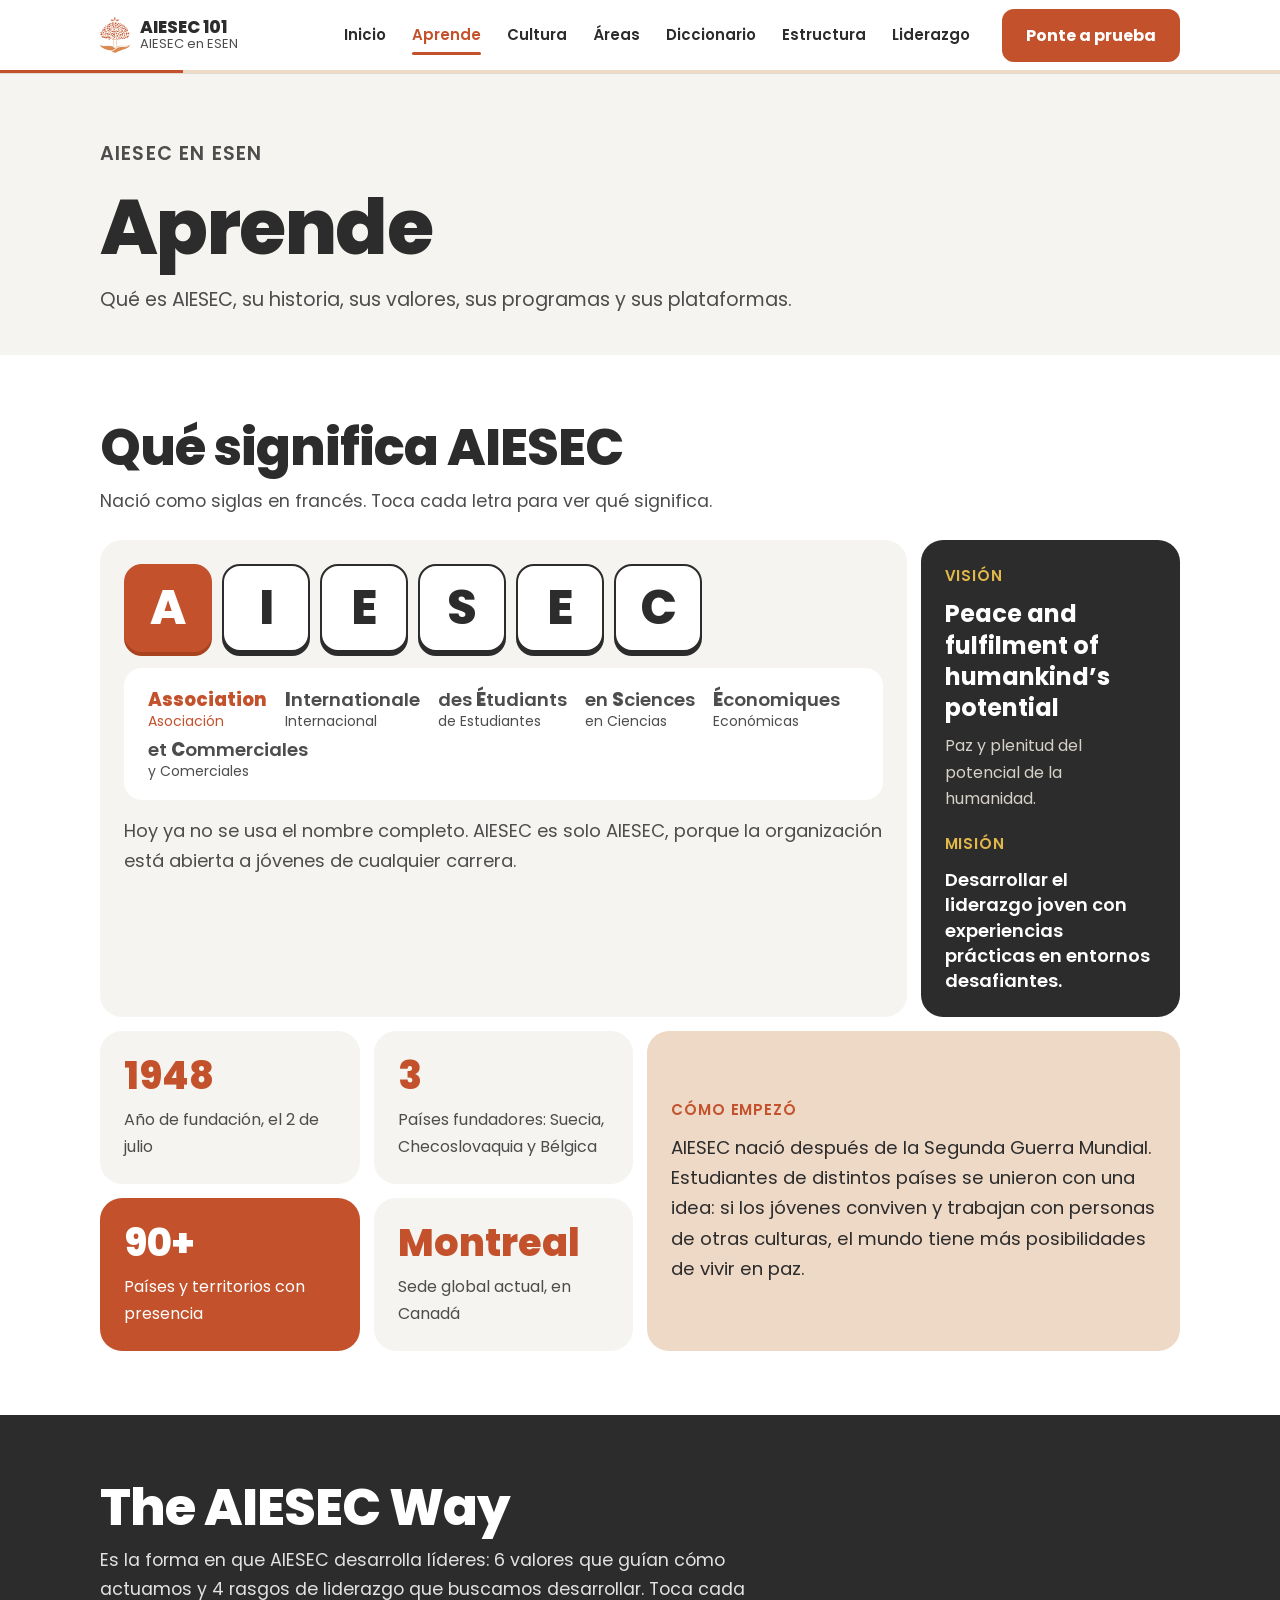
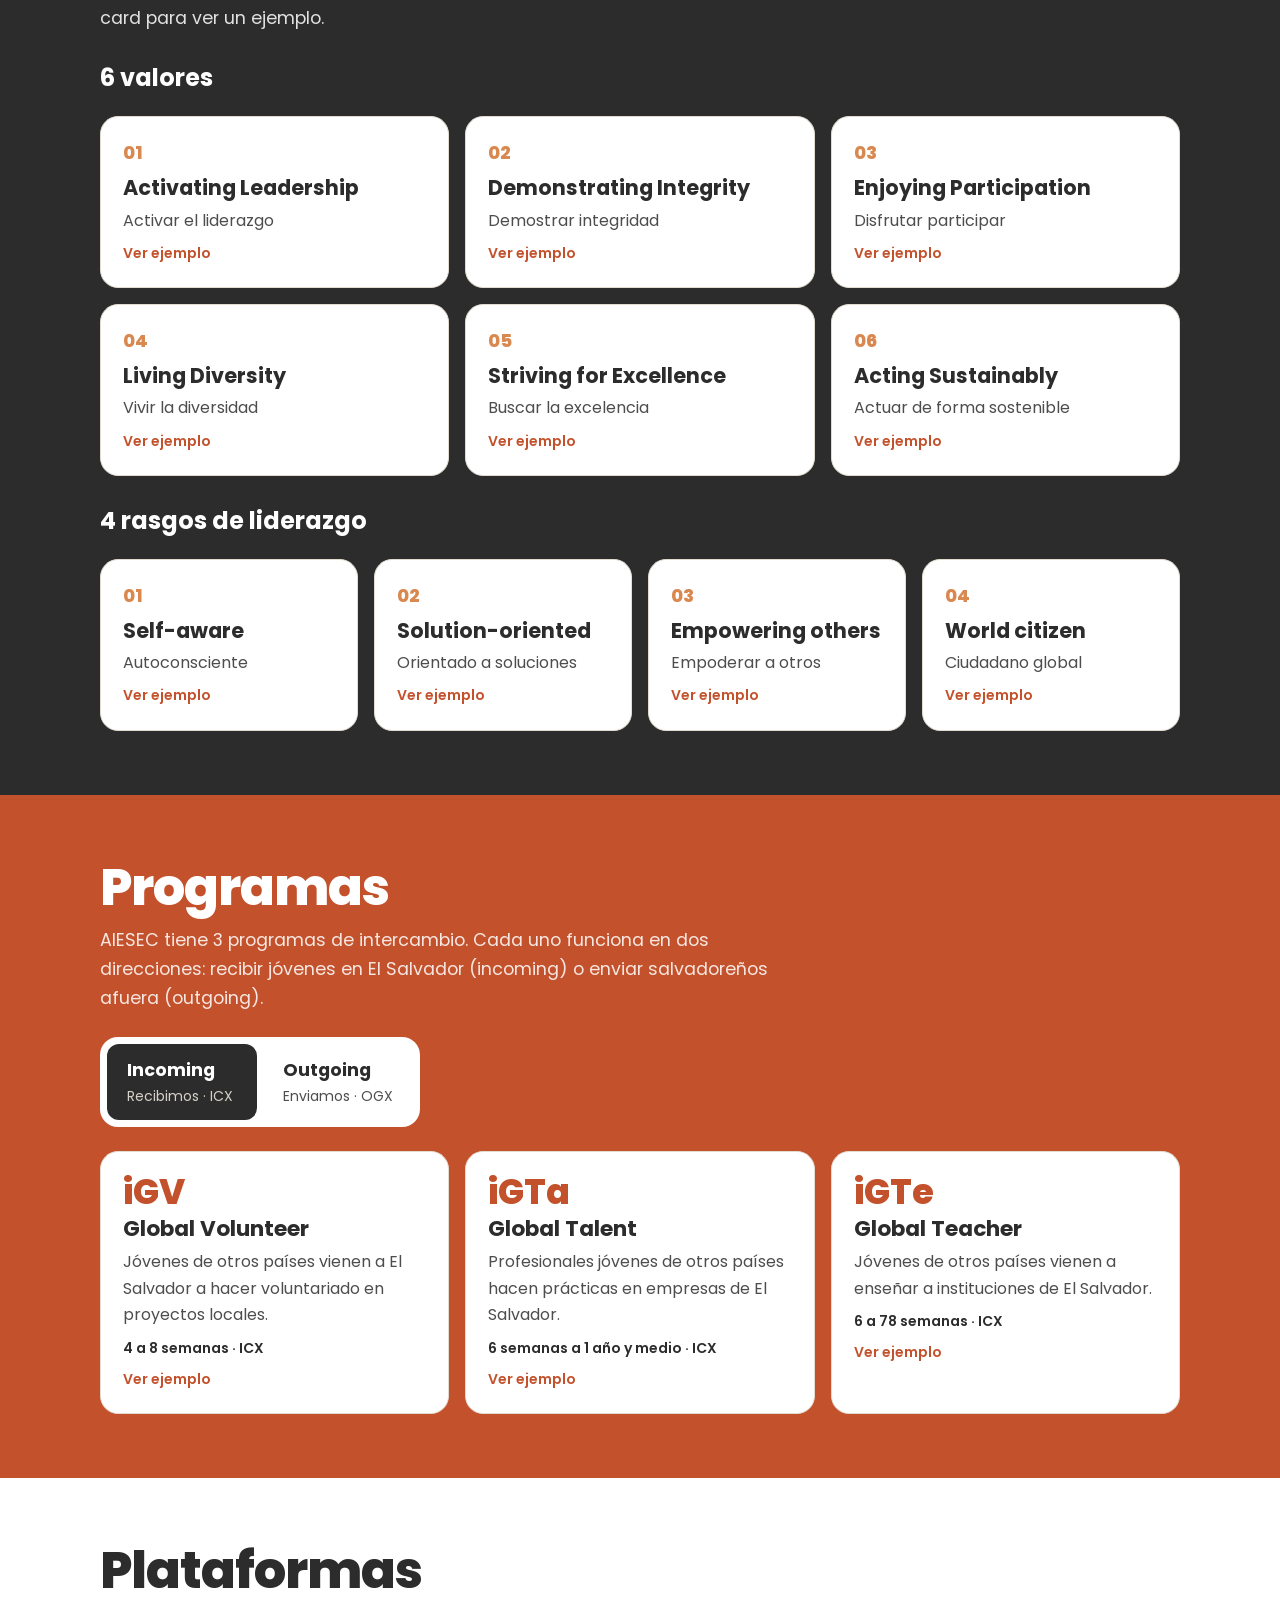
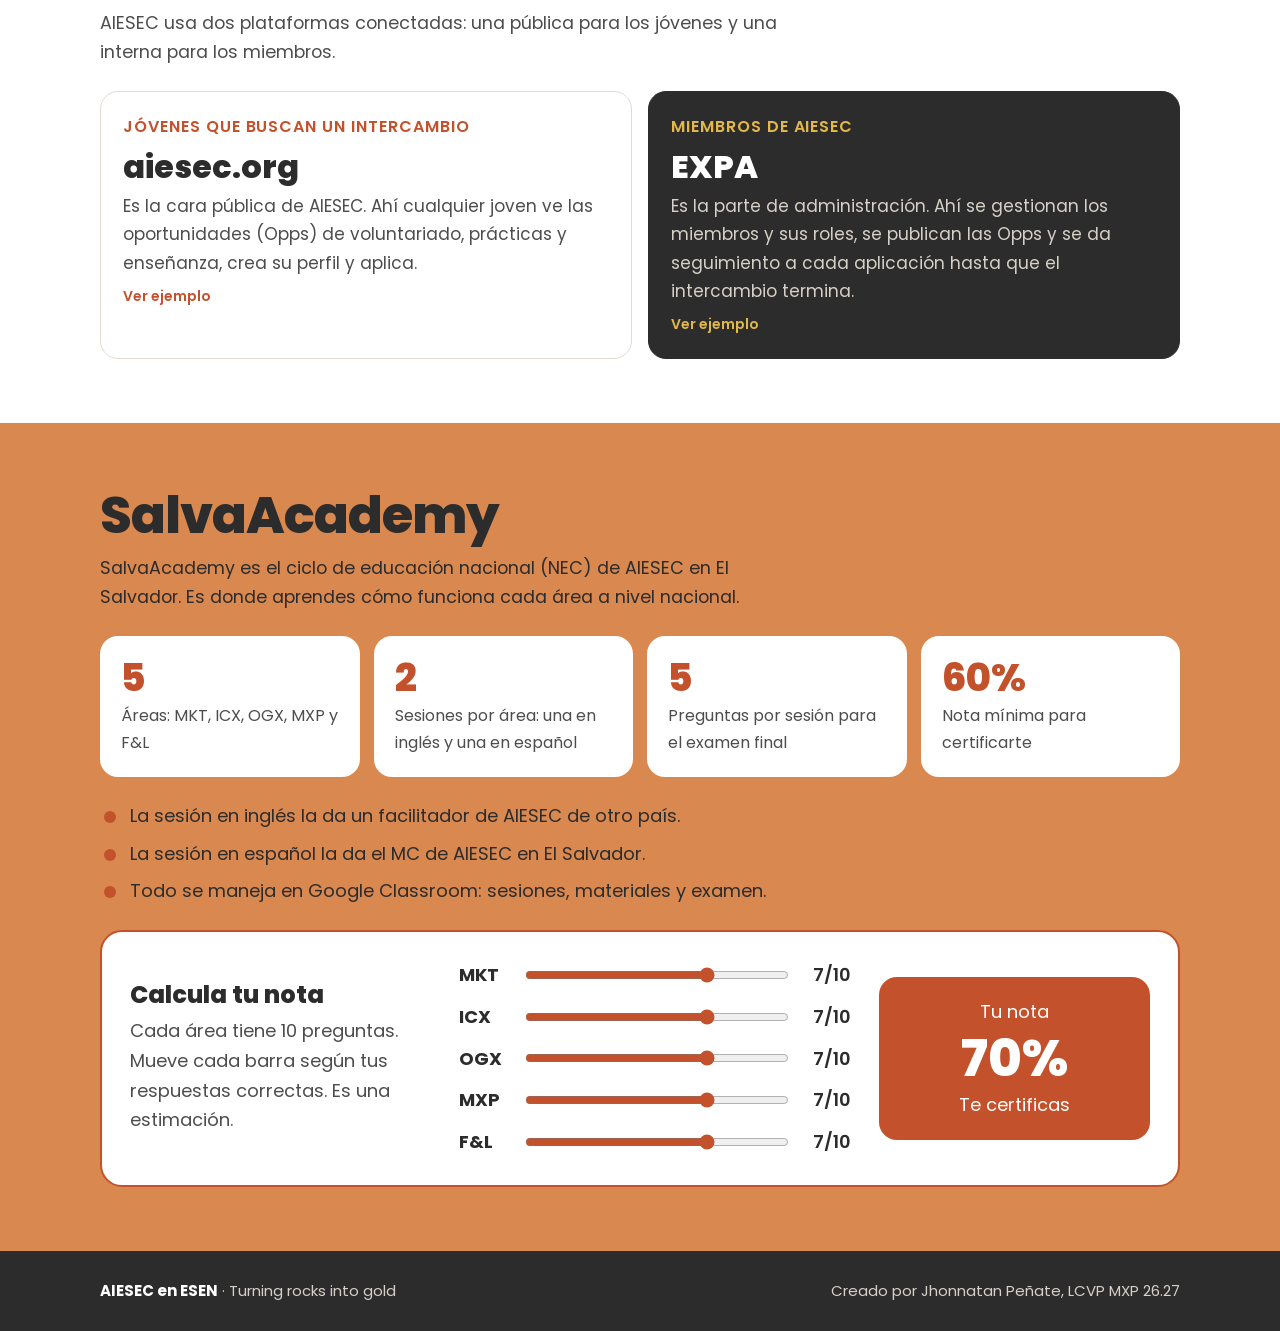
==== aprende.html @ 0e199e3c "feat(cultura): historia, EBs, Edrik, valores, espacios, tradiciones y convivencia - Paleta oficial A" ====
<!doctype html>
<html lang="es">
  <head>
    <meta charset="utf-8" />
    <meta
      name="viewport"
      content="width=device-width, initial-scale=1, viewport-fit=cover"
    />
    <title>Aprende · AIESEC 101</title>
    <meta
      name="description"
      content="Qué es AIESEC, su historia, sus valores, sus programas y sus plataformas."
    />
    <meta name="theme-color" content="#ffffff" />
    <link rel="icon" href="assets/img/logo.png" />
    <link rel="preconnect" href="https://fonts.googleapis.com" />
    <link rel="preconnect" href="https://fonts.gstatic.com" crossorigin />
    <link
      rel="stylesheet"
      href="https://fonts.googleapis.com/css2?family=Poppins:wght@400;500;600;700;800&display=swap"
    />
    <link rel="stylesheet" href="assets/css/tokens.css" />
    <link rel="stylesheet" href="assets/css/base.css" />
    <link rel="stylesheet" href="assets/css/layout.css" />
    <link rel="stylesheet" href="assets/css/components.css" />
    <link rel="stylesheet" href="assets/css/aprende.css" />
  </head>
  <body data-page="aprende">
    <a class="skip" href="#contenido">Saltar al contenido</a>
    <div data-site-header></div>

    <main id="contenido">
      <section class="page-head">
        <div class="wrap">
          <p class="kicker">AIESEC en ESEN</p>
          <h1>Aprende</h1>
          <p>
            Qué es AIESEC, su historia, sus valores, sus programas y sus
            plataformas.
          </p>
        </div>
      </section>

      <section class="section section--white" id="que-significa-aiesec">
        <div class="wrap">
          <header class="section__head">
            <h2>Qué significa AIESEC</h2>
            <p>
              Nació como siglas en francés. Toca cada letra para ver qué
              significa.
            </p>
          </header>
          <div class="bento">
            <div class="tile tile--acr">
              <div
                class="acronym"
                id="acronym"
                role="group"
                aria-label="Letras de AIESEC"
              ></div>
              <div
                class="acronym__out"
                id="acronymOut"
                aria-live="polite"
              ></div>
              <p class="muted" id="acronymNota"></p>
            </div>
            <div class="tile tile--dark tile--vision">
              <p class="kicker">Visión</p>
              <p class="vision__en" id="vision"></p>
              <p class="vision__es" id="visionEs"></p>
              <p class="kicker vision__k2">Misión</p>
              <p class="vision__mision" id="mision"></p>
            </div>
            <div class="tile tile--fact f1" data-fact="0"></div>
            <div class="tile tile--fact f2" data-fact="1"></div>
            <div class="tile tile--fact tile--terra f3" data-fact="2"></div>
            <div class="tile tile--fact f4" data-fact="3"></div>
            <div class="tile tile--story">
              <p class="kicker">Cómo empezó</p>
              <p id="historia"></p>
            </div>
          </div>
        </div>
      </section>
      <section class="section section--dark" id="the-aiesec-way">
        <div class="wrap">
          <header class="section__head">
            <h2>The AIESEC Way</h2>
            <p>
              Es la forma en que AIESEC desarrolla líderes: 6 valores que guían
              cómo actuamos y 4 rasgos de liderazgo que buscamos desarrollar.
              Toca cada card para ver un ejemplo.
            </p>
          </header>
          <h3 class="block-title">6 valores</h3>
          <div class="grid grid--3" id="valores"></div>
          <h3 class="block-title">4 rasgos de liderazgo</h3>
          <div class="grid grid--4" id="rasgos"></div>
        </div>
      </section>
      <section class="section section--terra" id="programas">
        <div class="wrap">
          <header class="section__head">
            <h2>Programas</h2>
            <p>
              AIESEC tiene 3 programas de intercambio. Cada uno funciona en dos
              direcciones: recibir jóvenes en El Salvador (incoming) o enviar
              salvadoreños afuera (outgoing).
            </p>
          </header>
          <div
            class="switch"
            role="radiogroup"
            aria-label="Dirección del intercambio"
          >
            <button
              type="button"
              role="radio"
              aria-checked="true"
              data-dir="in"
            >
              <b>Incoming</b><span>Recibimos · ICX</span>
            </button>
            <button
              type="button"
              role="radio"
              aria-checked="false"
              data-dir="out"
            >
              <b>Outgoing</b><span>Enviamos · OGX</span>
            </button>
          </div>
          <div class="grid grid--3" id="programas-grid"></div>
        </div>
      </section>
      <section class="section section--white" id="plataformas">
        <div class="wrap">
          <header class="section__head">
            <h2>Plataformas</h2>
            <p>
              AIESEC usa dos plataformas conectadas: una pública para los
              jóvenes y una interna para los miembros.
            </p>
          </header>
          <div class="platforms" id="plataformas-grid"></div>
        </div>
      </section>
      <section class="section section--orange" id="salvaacademy">
        <div class="wrap">
          <header class="section__head">
            <h2>SalvaAcademy</h2>
            <p id="saTexto"></p>
          </header>
          <div class="facts" id="saFacts"></div>
          <ul class="checks" id="saDetalle"></ul>
          <div class="calc">
            <div>
              <h3>Calcula tu nota</h3>
              <p class="muted">
                Cada área tiene 10 preguntas. Mueve cada barra según tus
                respuestas correctas. Es una estimación.
              </p>
            </div>
            <div class="calc__rows" id="calcRows"></div>
            <div class="calc__out" id="calcOut" aria-live="polite"></div>
          </div>
        </div>
      </section>
    </main>

    <div data-site-footer></div>

    <script src="data/site.js"></script>
    <script src="assets/js/site.js"></script>
    <script src="assets/js/modal.js"></script>
    <script src="data/aprende.js"></script>
    <script src="assets/js/aprende.js"></script>
  </body>
</html>
---- assets/css/tokens.css ----
/* Tokens de diseño: colores, tipografía, espacios y movimiento.
   Cambia aquí y se actualiza todo el sitio. */
:root {
  /* color · paleta oficial Alchemist ESEN */
  --charcoal: #2c2c2c; /* Carbón profundo */
  --terra: #c3522c; /* Terracota intenso */
  --orange: #d98850; /* Cobre mate */
  --bg: #f6f4f0; /* Blanco pergamino */
  --white: #ffffff;

  /* tonos de la paleta */
  --charcoal-1: #4c4d4c;
  --charcoal-2: #7e7c7d;
  --charcoal-3: #a9a7a8;
  --terra-1: #c26f4c;
  --terra-2: #daac92;
  --terra-3: #ead0c1;
  --orange-1: #d69b72;
  --orange-2: #e0b492;
  --orange-3: #eed8c6;
  --bg-1: #f5f2ea;
  --bg-2: #f9f7f1;

  /* acento dorado (roca de oro): solo para destacar sobre fondos oscuros */
  --gold: #e3b84a;

  /* alias usados por los componentes */
  --ink: var(--charcoal);
  --muted: var(--charcoal-1);
  --line: #e2dbd0;
  --terra-dark: #a8431f;
  --soft: var(--terra-3);
  --sand: var(--orange-3);

  /* estados (quiz, calculadora) */
  --ok: #2f7d4f;
  --ok-soft: #e1f0e6;
  --bad: #b3261e;
  --bad-soft: #fbe3e0;

  /* tipografía */
  --font: 'Poppins', ui-sans-serif, system-ui, 'Segoe UI', sans-serif;
  --mono: ui-monospace, 'SFMono-Regular', Menlo, Consolas, monospace;
  --fs-body: 18px;
  --fs-small: 15px;
  --fs-h1: clamp(2.6rem, 7vw, 4.8rem);
  --fs-h2: clamp(2rem, 5vw, 3.2rem);
  --fs-h3: 1.35rem;

  /* espacio y forma */
  --gutter: max(20px, env(safe-area-inset-left, 0px));
  --gutter-r: max(20px, env(safe-area-inset-right, 0px));
  --max: 1120px;
  --radius: 18px;
  --radius-sm: 12px;

  /* movimiento */
  --ease: cubic-bezier(0.2, 0.8, 0.2, 1);
  --fast: 180ms;

  color-scheme: light;
}
---- assets/css/base.css ----
/* Base: reset, tipografía y utilidades */
* {
  box-sizing: border-box;
}
html {
  scroll-padding-top: 90px;
}
@media (prefers-reduced-motion: no-preference) {
  html {
    scroll-behavior: smooth;
  }
}
body {
  margin: 0;
  background: var(--bg);
  color: var(--ink);
  font: 400 var(--fs-body) / 1.65 var(--font);
  -webkit-font-smoothing: antialiased;
}
img {
  max-width: 100%;
  height: auto;
}
h1,
h2,
h3,
p {
  margin: 0;
}
h1,
h2,
h3 {
  line-height: 1.12;
  text-wrap: balance;
}
a {
  color: var(--terra);
}
:focus-visible {
  outline: 3px solid var(--terra);
  outline-offset: 3px;
}
.wrap {
  max-width: var(--max);
  margin: 0 auto;
  padding-left: var(--gutter);
  padding-right: var(--gutter-r);
}
.sr {
  position: absolute;
  width: 1px;
  height: 1px;
  overflow: hidden;
  clip: rect(0 0 0 0);
  white-space: nowrap;
}
.skip {
  position: absolute;
  left: -9999px;
}
.skip:focus {
  left: 16px;
  top: 16px;
  z-index: 100;
  background: var(--white);
  padding: 8px 14px;
}
.muted {
  color: var(--muted);
}
.kicker {
  font-weight: 600;
  font-size: var(--fs-small);
  letter-spacing: 0.06em;
  text-transform: uppercase;
  color: var(--terra);
}
[hidden] {
  display: none !important;
}
---- assets/css/layout.css ----
/* Layout: header, menú, encabezado de página, secciones y footer */

/* ---------- header ---------- */
.site-header {
  position: sticky;
  top: 0;
  z-index: 40;
  background: rgba(255, 255, 255, 0.96);
  backdrop-filter: blur(8px);
  border-bottom: 1px solid var(--line);
  padding-top: env(safe-area-inset-top, 0px);
}
.site-header__in {
  display: flex;
  align-items: center;
  gap: 20px;
  min-height: 70px;
}
.brand {
  display: flex;
  align-items: center;
  gap: 10px;
  text-decoration: none;
  color: var(--ink);
  flex: none;
}
.brand img {
  width: 30px;
  height: auto;
}
.brand span {
  display: grid;
  line-height: 1.15;
}
.brand b {
  font-weight: 800;
  font-size: 17px;
}
.brand small {
  font-size: 13px;
  color: var(--muted);
}
.nav {
  display: flex;
  gap: 2px;
  margin-left: auto;
}
.nav a {
  position: relative;
  color: var(--ink);
  text-decoration: none;
  font-weight: 600;
  font-size: 15px;
  padding: 8px 12px;
}
.nav a::after {
  content: '';
  position: absolute;
  left: 12px;
  right: 12px;
  bottom: 0;
  height: 3px;
  border-radius: 2px;
  background: var(--terra);
  transform: scaleX(0);
  transition: transform var(--fast) var(--ease);
}
.nav a:hover::after {
  transform: scaleX(0.4);
}
.nav a[aria-current='page'] {
  color: var(--terra);
}
.nav a[aria-current='page']::after {
  transform: scaleX(1);
}
.site-header .btn--quiz {
  flex: none;
}
.menu-btn {
  display: none;
  margin-left: auto;
  font: 600 16px var(--font);
  background: var(--ink);
  color: var(--white);
  border: 0;
  border-radius: 10px;
  padding: 10px 16px;
  cursor: pointer;
}
.progress {
  height: 3px;
  background: var(--sand);
}
.progress span {
  display: block;
  height: 100%;
  width: 0;
  background: var(--terra);
  transition: width 0.4s var(--ease);
}

/* menú móvil a pantalla completa */
.mobile-nav {
  position: fixed;
  inset: 0;
  z-index: 60;
  background: var(--white);
  padding: calc(20px + env(safe-area-inset-top, 0px)) var(--gutter-r)
    calc(24px + env(safe-area-inset-bottom, 0px)) var(--gutter);
  display: grid;
  grid-template-rows: auto 1fr auto;
  gap: 24px;
}
.mobile-nav__top {
  display: flex;
  justify-content: space-between;
  align-items: center;
}
.mobile-nav ul {
  list-style: none;
  margin: 0;
  padding: 0;
  display: grid;
  align-content: start;
  gap: 4px;
}
.mobile-nav a {
  display: block;
  font-size: 1.6rem;
  font-weight: 700;
  color: var(--ink);
  text-decoration: none;
  padding: 10px 0;
  border-bottom: 1px solid var(--line);
}
.mobile-nav a[aria-current='page'] {
  color: var(--terra);
}

@media (max-width: 1060px) {
  .nav,
  .site-header .btn--quiz {
    display: none;
  }
  .menu-btn {
    display: block;
  }
}

/* ---------- encabezado de página ---------- */
.page-head {
  padding-block: 64px 40px;
}
.page-head .wrap {
  display: grid;
  gap: 14px;
}
.page-head h1 {
  font-size: var(--fs-h1);
  font-weight: 800;
  letter-spacing: -0.02em;
}
.page-head p {
  font-size: 1.2rem;
  color: var(--muted);
  max-width: 60ch;
}

/* ---------- secciones ---------- */
.section {
  padding-block: 64px;
}
.section--sand {
  background: var(--sand);
}
.section--white {
  background: var(--white);
}
.section--dark {
  background: var(--charcoal);
  color: var(--white);
}
.section--terra {
  background: var(--terra);
  color: var(--white);
}
.section--orange {
  background: var(--orange);
  color: var(--ink);
}
.section--orange .section__head p {
  color: var(--ink);
}
.section--dark .section__head p,
.section--terra .section__head p,
.section--dark .block-title,
.section--terra .block-title {
  color: rgba(255, 255, 255, 0.86);
}
.section--dark .block-title,
.section--terra .block-title {
  color: var(--white);
}
/* dorado para destacar en fondos oscuros */
.section--dark .section__head h2 em,
.section--dark .kicker {
  color: var(--gold);
}
/* las cards conservan su color de texto dentro de fondos oscuros */
.section--dark .card,
.section--terra .card {
  color: var(--ink);
}
.section .wrap {
  display: grid;
  grid-template-columns: minmax(0, 1fr);
  gap: 24px;
}
.section__head {
  display: grid;
  gap: 10px;
}
.section__head h2 {
  font-size: var(--fs-h2);
  font-weight: 800;
  letter-spacing: -0.02em;
}
.section__head p {
  font-size: 1.1rem;
  color: var(--muted);
  max-width: 62ch;
}

/* bloque temporal mientras se llena el contenido */
.placeholder {
  border: 2px dashed var(--line);
  border-radius: var(--radius);
  padding: 28px;
  color: var(--muted);
  background: var(--white);
}

/* ---------- footer ---------- */
.site-footer {
  background: var(--charcoal);
  color: #d6d1c8;
}
.site-footer__in {
  display: flex;
  flex-wrap: wrap;
  justify-content: space-between;
  gap: 12px 24px;
  padding-block: 28px calc(28px + env(safe-area-inset-bottom, 0px));
  font-size: var(--fs-small);
}
.site-footer b {
  color: var(--white);
}
.site-footer a {
  color: var(--gold);
}
---- assets/css/components.css ----
/* Componentes reutilizables: botones, cards, grid y modal */

/* ---------- botones ---------- */
.btn {
  display: inline-flex;
  align-items: center;
  justify-content: center;
  gap: 8px;
  background: var(--terra);
  color: var(--white);
  font: 700 16px var(--font);
  text-decoration: none;
  border: 2px solid var(--terra);
  border-radius: var(--radius-sm);
  padding: 12px 22px;
  cursor: pointer;
  transition:
    background var(--fast) var(--ease),
    transform var(--fast) var(--ease);
}
.btn:hover {
  background: var(--terra-dark);
  border-color: var(--terra-dark);
}
.btn:active {
  transform: translateY(1px);
}
.btn--ghost {
  background: var(--white);
  color: var(--terra);
}
.btn--ghost:hover {
  background: var(--soft);
  color: var(--terra-dark);
}
.btn--dark {
  background: var(--ink);
  border-color: var(--ink);
}

/* ---------- grid y cards ---------- */
.grid {
  display: grid;
  gap: 16px;
  grid-template-columns: repeat(auto-fill, minmax(min(100%, 260px), 1fr));
}
.card {
  background: var(--white);
  border: 1px solid var(--line);
  border-radius: var(--radius);
  padding: 22px;
  display: grid;
  gap: 8px;
  align-content: start;
  min-width: 0;
}
.card h3 {
  font-size: var(--fs-h3);
  font-weight: 700;
}
.card p {
  color: var(--muted);
  font-size: 16px;
}
/* card que abre un modal */
.card--action {
  text-align: left;
  font: inherit;
  color: inherit;
  cursor: pointer;
  transition:
    transform var(--fast) var(--ease),
    border-color var(--fast) var(--ease),
    box-shadow var(--fast) var(--ease);
}
.card--action:hover {
  transform: translateY(-3px);
  border-color: var(--terra);
  box-shadow: 0 6px 0 var(--soft);
}
.card--action .more {
  font-size: 14px;
  font-weight: 600;
  color: var(--terra);
}

/* ---------- modal ---------- */
.modal {
  position: fixed;
  inset: 0;
  z-index: 80;
  display: grid;
  place-items: center;
  padding: 20px var(--gutter-r) 20px var(--gutter);
}
.modal__backdrop {
  position: absolute;
  inset: 0;
  background: rgba(43, 43, 43, 0.55);
  animation: fade var(--fast) var(--ease);
}
.modal__box {
  position: relative;
  width: min(100%, 560px);
  max-height: calc(100% - 40px);
  overflow: auto;
  background: var(--white);
  border-radius: 22px;
  padding: 32px;
  display: grid;
  gap: 14px;
  animation: pop 220ms var(--ease);
  box-shadow: 0 20px 60px rgba(0, 0, 0, 0.2);
}
.modal__close {
  position: absolute;
  top: 14px;
  right: 14px;
  width: 40px;
  height: 40px;
  border-radius: 50%;
  border: 0;
  background: var(--sand);
  font: 700 20px var(--font);
  color: var(--ink);
  cursor: pointer;
}
.modal__kicker {
  font-size: 14px;
  font-weight: 600;
  letter-spacing: 0.06em;
  text-transform: uppercase;
  color: var(--orange);
}
.modal__title {
  font-size: 2rem;
  font-weight: 800;
  color: var(--terra);
  padding-right: 40px;
}
.modal__sub {
  font-weight: 600;
}
.modal__body p {
  color: var(--muted);
}
.modal__example {
  background: var(--soft);
  border-radius: var(--radius-sm);
  padding: 16px 18px;
}
.modal__example b {
  display: block;
  font-size: 14px;
  text-transform: uppercase;
  letter-spacing: 0.06em;
  color: var(--terra-dark);
  margin-bottom: 4px;
}
.modal.closing .modal__box {
  animation: pop-out 160ms var(--ease) forwards;
}
.modal.closing .modal__backdrop {
  animation: fade 160ms var(--ease) reverse forwards;
}
@keyframes fade {
  from {
    opacity: 0;
  }
}
@keyframes pop {
  from {
    opacity: 0;
    transform: translateY(16px) scale(0.96);
  }
}
@keyframes pop-out {
  to {
    opacity: 0;
    transform: translateY(10px) scale(0.97);
  }
}
@media (prefers-reduced-motion: reduce) {
  .modal__box,
  .modal__backdrop,
  .modal.closing .modal__box,
  .modal.closing .modal__backdrop {
    animation: none;
  }
}
@media (max-width: 560px) {
  .modal {
    place-items: end center;
    padding: 0;
  }
  .modal__box {
    width: 100%;
    max-height: 88%;
    border-radius: 22px 22px 0 0;
    padding: 28px var(--gutter-r) calc(28px + env(safe-area-inset-bottom, 0px))
      var(--gutter);
  }
}

/* ---------- chips de filtro ---------- */
.chips {
  display: flex;
  flex-wrap: wrap;
  gap: 8px;
}
.chip {
  font: 600 15px var(--font);
  padding: 8px 16px;
  border-radius: 999px;
  border: 2px solid var(--line);
  background: var(--white);
  color: var(--ink);
  cursor: pointer;
  transition:
    background var(--fast) var(--ease),
    border-color var(--fast) var(--ease);
}
.chip:hover {
  border-color: var(--terra);
}
.chip[aria-pressed='true'] {
  background: var(--terra);
  border-color: var(--terra);
  color: var(--white);
}
.card .kicker {
  color: var(--terra);
}
.modal__people {
  display: grid;
  gap: 10px;
  border-top: 1px solid var(--line);
  padding-top: 14px;
}
.modal__people > b {
  font-size: 14px;
  letter-spacing: 0.06em;
  text-transform: uppercase;
  color: var(--terra);
}
.modal__people ul {
  list-style: none;
  margin: 0;
  padding: 0;
  display: grid;
  gap: 8px;
}
.modal__people li {
  display: flex;
  align-items: center;
  gap: 12px;
}
.modal__people li > span:last-child {
  display: grid;
  line-height: 1.3;
}
.modal__people small {
  font-size: 14px;
  color: var(--muted);
}
.avatar {
  flex: none;
  width: 40px;
  height: 40px;
  border-radius: 50%;
  display: grid;
  place-items: center;
  font-weight: 700;
  font-size: 14px;
  background: var(--soft);
  color: var(--terra-dark);
}

/* ---------- interruptor de dos opciones ---------- */
.switch {
  display: inline-grid;
  grid-template-columns: 1fr 1fr;
  gap: 6px;
  padding: 6px;
  background: var(--white);
  border-radius: var(--radius);
  border: 1px solid var(--line);
  justify-self: start;
  max-width: 100%;
}
.switch button {
  display: grid;
  text-align: left;
  font: inherit;
  padding: 12px 20px;
  border: 0;
  border-radius: var(--radius-sm);
  background: transparent;
  color: var(--ink);
  cursor: pointer;
  transition: background var(--fast) var(--ease);
}
.switch b {
  font-size: 1.1rem;
}
.switch span {
  font-size: 14px;
  color: var(--muted);
}
.switch button[aria-checked='true'] {
  background: var(--ink);
  color: var(--white);
}
.switch button[aria-checked='true'] span {
  color: #d6d1c8;
}
---- assets/css/aprende.css ----
/* Página Aprende */

.grid--3 {
  grid-template-columns: repeat(auto-fill, minmax(min(100%, 300px), 1fr));
}
.grid--4 {
  grid-template-columns: repeat(auto-fill, minmax(min(100%, 240px), 1fr));
}
.block-title {
  font-size: 1.5rem;
  font-weight: 700;
  margin-top: 8px;
}

/* ---------- siglas de AIESEC ---------- */
.acronym {
  display: flex;
  gap: clamp(6px, 1.5vw, 10px);
}
.acronym button {
  flex: 1 1 0;
  min-width: 0;
  max-width: 88px;
  aspect-ratio: 1;
  font: 800 clamp(1.8rem, 6vw, 3rem) var(--font);
  border-radius: var(--radius);
  border: 2px solid var(--ink);
  background: var(--white);
  color: var(--ink);
  cursor: pointer;
  box-shadow: 0 4px 0 var(--ink);
  transition:
    transform var(--fast) var(--ease),
    background var(--fast) var(--ease);
}
.acronym button:hover {
  transform: translateY(-3px);
}
.acronym button[aria-pressed='true'] {
  background: var(--terra);
  border-color: var(--terra);
  color: var(--white);
  box-shadow: 0 4px 0 var(--terra-dark);
}
.acronym__out {
  display: flex;
  flex-wrap: wrap;
  gap: 8px 18px;
  background: var(--white);
  border-radius: var(--radius);
  padding: 20px 24px;
}
.acronym__out span {
  display: grid;
  line-height: 1.3;
  color: var(--muted);
  transition: color var(--fast) var(--ease);
}
.acronym__out b {
  font-size: 1.15rem;
  font-weight: 600;
}
.acronym__out u {
  text-decoration: none;
  font-weight: 800;
}
.acronym__out small {
  font-size: 14px;
}
.acronym__out .on {
  color: var(--terra);
}
.acronym__out .on b {
  font-weight: 800;
}

/* ---------- datos ---------- */
.facts {
  display: grid;
  grid-template-columns: repeat(4, 1fr);
  gap: 14px;
}
@media (max-width: 860px) {
  .facts {
    grid-template-columns: 1fr 1fr;
  }
}
@media (max-width: 520px) {
  .facts b {
    font-size: 1.5rem;
  }
}
.facts div {
  background: var(--white);
  border: 1px solid var(--line);
  border-radius: var(--radius);
  padding: 20px;
  display: grid;
  gap: 4px;
  align-content: start;
  min-width: 0;
}
.facts b {
  font-size: clamp(1.8rem, 4vw, 2.4rem);
  font-weight: 800;
  color: var(--terra);
  line-height: 1.1;
  overflow-wrap: anywhere;
}
.facts span {
  color: var(--muted);
  font-size: 16px;
}

.story {
  display: grid;
  grid-template-columns: 1.2fr 1fr;
  gap: 16px;
}
@media (max-width: 820px) {
  .story {
    grid-template-columns: 1fr;
  }
}
.story > div {
  display: grid;
  gap: 8px;
  align-content: start;
  padding: 24px;
  border-radius: var(--radius);
  background: var(--white);
}
.story .vision {
  background: var(--charcoal);
  color: var(--white);
}
.story .vision .kicker {
  color: var(--gold);
}
.vision__en {
  font-size: 1.5rem;
  font-weight: 700;
  line-height: 1.3;
}
.story .vision .muted {
  color: #d6d1c8;
}

/* ---------- valores ---------- */
.value__n {
  font-weight: 800;
  font-size: 1.1rem;
  color: var(--orange);
}
.value h3 {
  font-size: 1.3rem;
}

/* ---------- programas ---------- */
.program__code {
  font-size: 2.2rem;
  font-weight: 800;
  color: var(--terra);
  line-height: 1;
}
.program__meta {
  font-size: 14px;
  font-weight: 600;
  color: var(--ink);
}
#programas-grid .card {
  animation: rise 240ms var(--ease) both;
}
#programas-grid .card:nth-child(2) {
  animation-delay: 40ms;
}
#programas-grid .card:nth-child(3) {
  animation-delay: 80ms;
}
@keyframes rise {
  from {
    opacity: 0;
    transform: translateY(8px);
  }
}
@media (prefers-reduced-motion: reduce) {
  #programas-grid .card {
    animation: none;
  }
}

/* ---------- plataformas ---------- */
.platforms {
  display: grid;
  grid-template-columns: 1fr 1fr;
  gap: 16px;
}
@media (max-width: 760px) {
  .platforms {
    grid-template-columns: 1fr;
  }
}
.platform h3 {
  font-size: 2rem;
  font-weight: 800;
}
.platform p:not(.kicker) {
  font-size: 17px;
}

/* ---------- SalvaAcademy ---------- */
.checks {
  list-style: none;
  margin: 0;
  padding: 0;
  display: grid;
  gap: 8px;
}
.checks li {
  position: relative;
  padding-left: 30px;
}
.checks li::before {
  content: '';
  position: absolute;
  left: 4px;
  top: 0.55em;
  width: 12px;
  height: 12px;
  border-radius: 50%;
  background: var(--terra);
}
.calc {
  background: var(--white);
  border: 2px solid var(--ink);
  border-radius: 22px;
  padding: 28px;
  display: grid;
  grid-template-columns: 1fr 1.3fr 0.9fr;
  gap: 28px;
  align-items: center;
}
@media (max-width: 900px) {
  .calc {
    grid-template-columns: 1fr;
  }
}
.calc h3 {
  font-size: 1.5rem;
  font-weight: 800;
  margin-bottom: 8px;
}
.calc__rows {
  display: grid;
  gap: 12px;
}
.calc__row {
  display: grid;
  grid-template-columns: 52px 1fr 52px;
  align-items: center;
  gap: 12px;
}
.calc__row label {
  font-weight: 700;
}
.calc__row output {
  font-weight: 600;
  text-align: right;
  font-variant-numeric: tabular-nums;
}
input[type='range'] {
  width: 100%;
  accent-color: var(--terra);
}
.calc__out {
  text-align: center;
  display: grid;
  gap: 6px;
  padding: 20px;
  border-radius: var(--radius);
  background: var(--soft);
}
.calc__out b {
  font-size: 3.2rem;
  font-weight: 800;
  line-height: 1;
  font-variant-numeric: tabular-nums;
}
.calc__out.pass {
  background: var(--terra);
  color: var(--white);
}
.calc__out.fail {
  background: var(--bad-soft);
  color: var(--bad);
}

/* ---------- bento ---------- */
.bento {
  display: grid;
  grid-template-columns: repeat(4, 1fr);
  grid-template-areas:
    'acr acr acr vis'
    'f1 f2 sto sto'
    'f3 f4 sto sto';
  gap: 14px;
}
.tile {
  background: var(--bg);
  border-radius: 22px;
  padding: 24px;
  display: grid;
  gap: 10px;
  align-content: start;
  min-width: 0;
}
.tile--acr {
  grid-area: acr;
  gap: 16px;
}
.tile--vision {
  grid-area: vis;
  align-content: end;
}
.tile--story {
  grid-area: sto;
  background: var(--sand);
  align-content: center;
  font-size: 1.15rem;
}
.f1 {
  grid-area: f1;
}
.f2 {
  grid-area: f2;
}
.f3 {
  grid-area: f3;
}
.f4 {
  grid-area: f4;
}
.tile--dark {
  background: var(--charcoal);
  color: var(--white);
}
.tile--dark .kicker {
  color: var(--gold);
}
.vision__es {
  color: #d6d1c8;
  font-size: 16px;
}
.tile--fact b {
  font-size: clamp(1.6rem, 3.4vw, 2.4rem);
  font-weight: 800;
  color: var(--terra);
  line-height: 1.1;
  overflow-wrap: anywhere;
}
.tile--fact span {
  color: var(--muted);
  font-size: 16px;
}
.tile--terra {
  background: var(--terra);
}
.tile--terra b,
.tile--terra span {
  color: var(--white);
}
.tile--acr .acronym__out {
  background: var(--white);
}
@media (max-width: 900px) {
  .bento {
    grid-template-columns: 1fr 1fr;
    grid-template-areas:
      'acr acr'
      'vis vis'
      'f1 f2'
      'f3 f4'
      'sto sto';
  }
}

/* ---------- ajustes por fondo ---------- */
.section--dark .value__n {
  color: var(--orange);
}
.section--terra .switch {
  border-color: transparent;
}
.section--terra .program__code {
  color: var(--terra);
}
.platform--dark {
  background: var(--charcoal);
  border-color: var(--charcoal);
  color: var(--white);
}
.platform--dark p:not(.kicker) {
  color: #d6d1c8;
}
.platform--dark .kicker,
.platform--dark .more {
  color: var(--gold);
}
.section--orange .facts b {
  color: var(--terra);
}
.section--orange .facts div {
  border-color: transparent;
}
.section--orange .checks li::before {
  background: var(--terra);
}
.section--orange .calc {
  border-color: var(--terra);
}
.section--orange input[type='range'] {
  accent-color: var(--terra);
}

.vision__k2 {
  margin-top: 10px;
}
.vision__mision {
  font-weight: 600;
  line-height: 1.4;
}
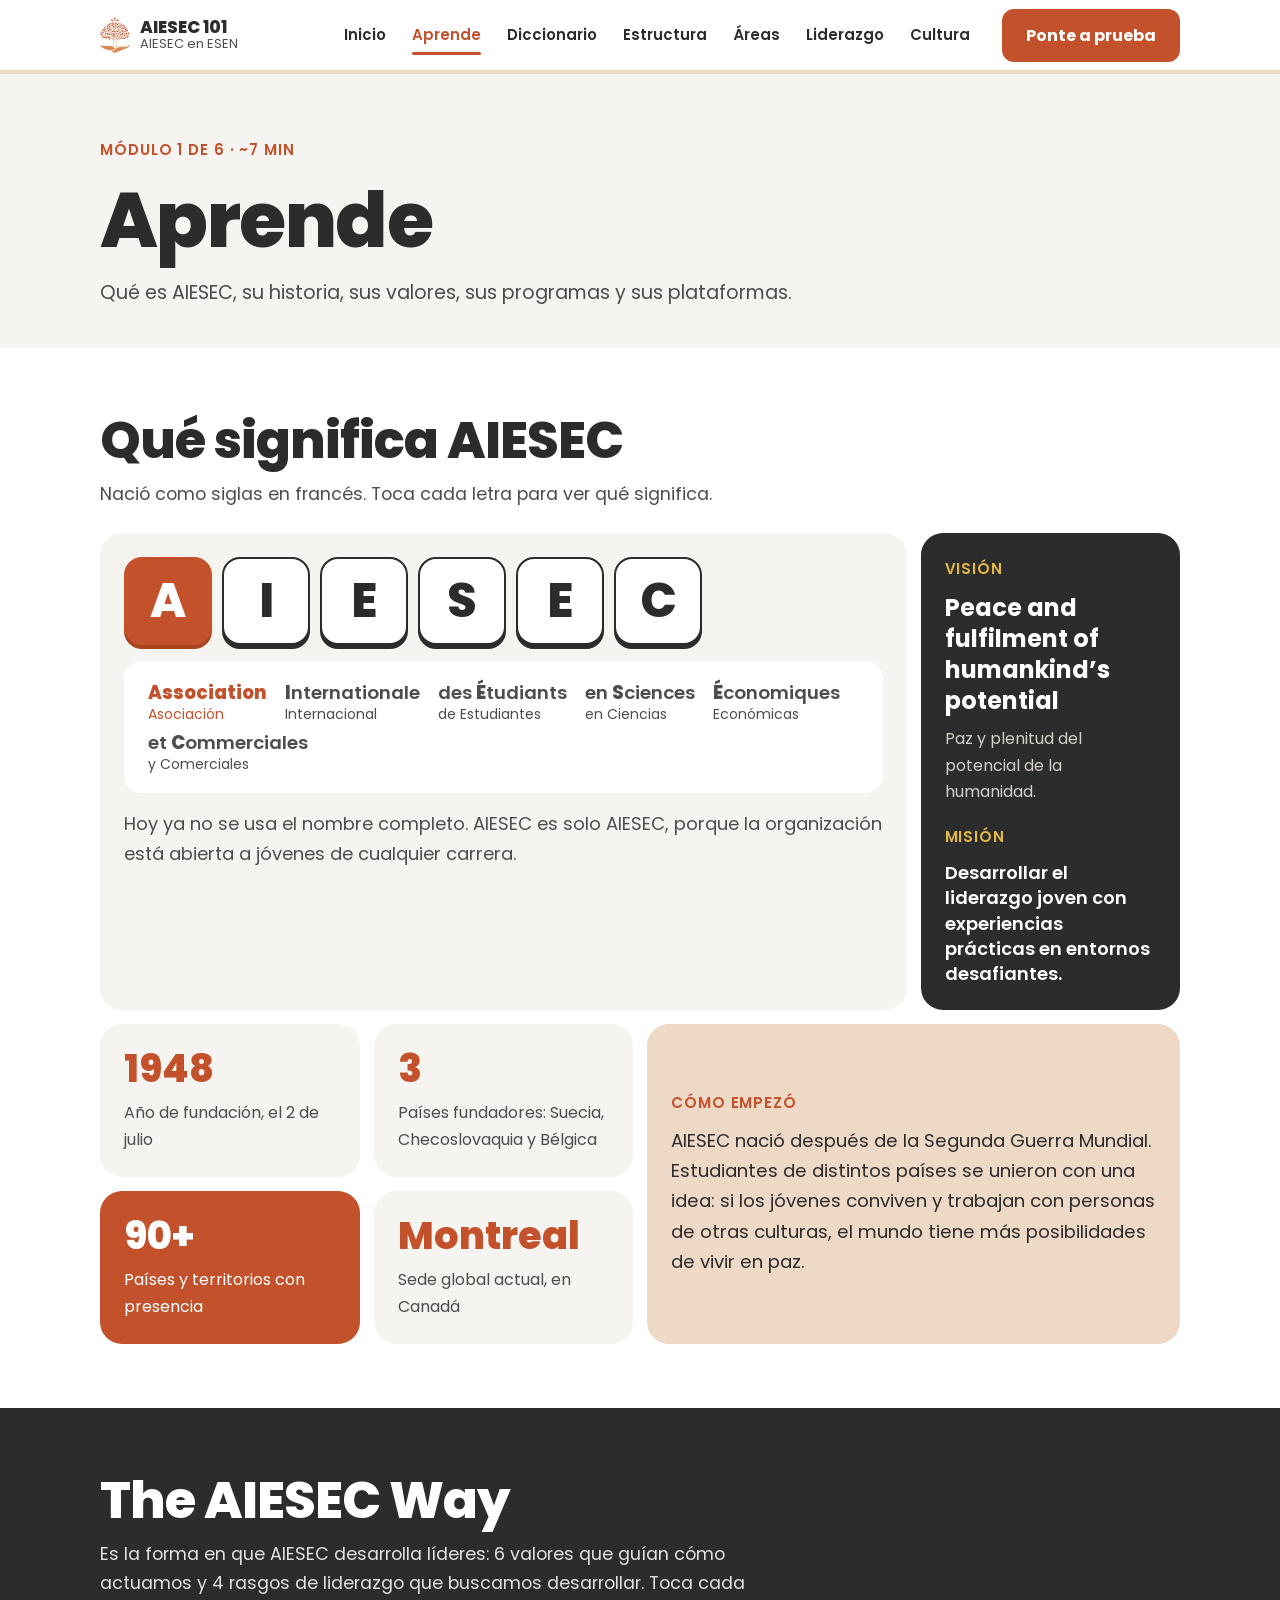
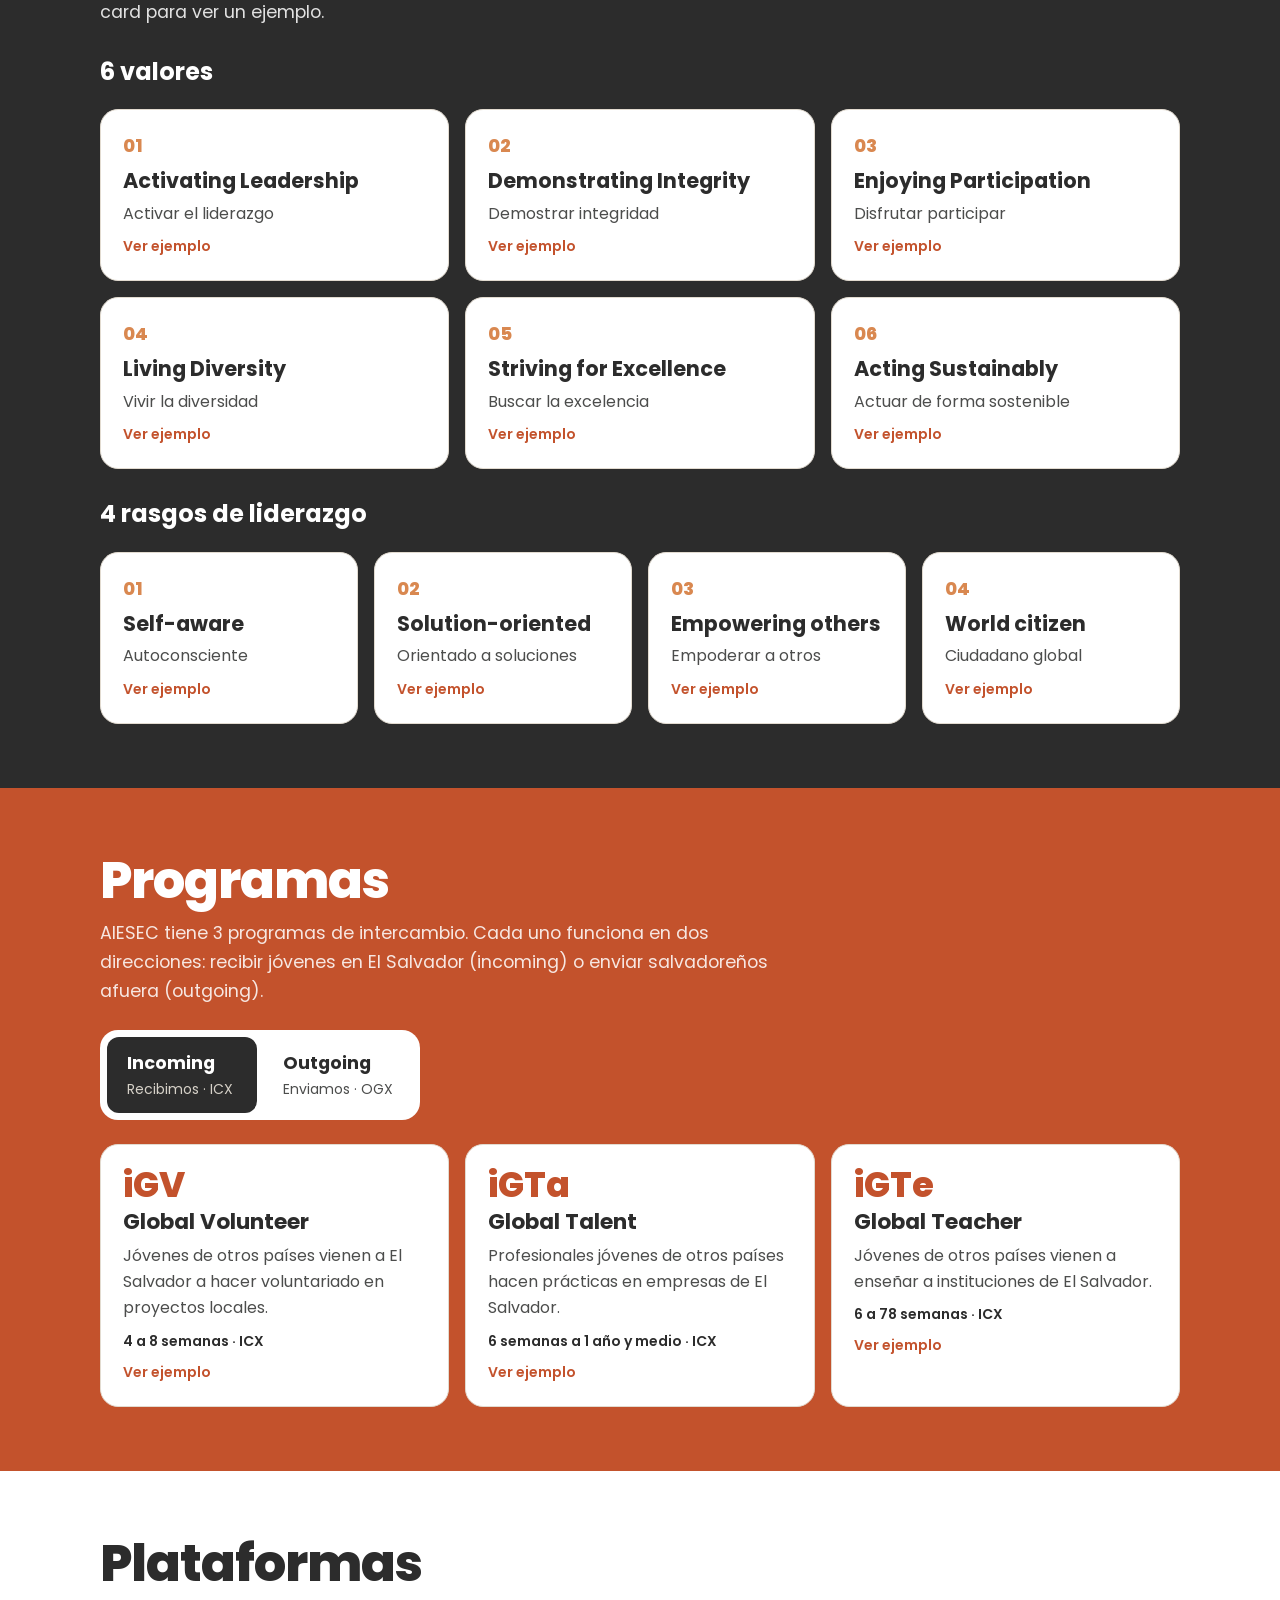
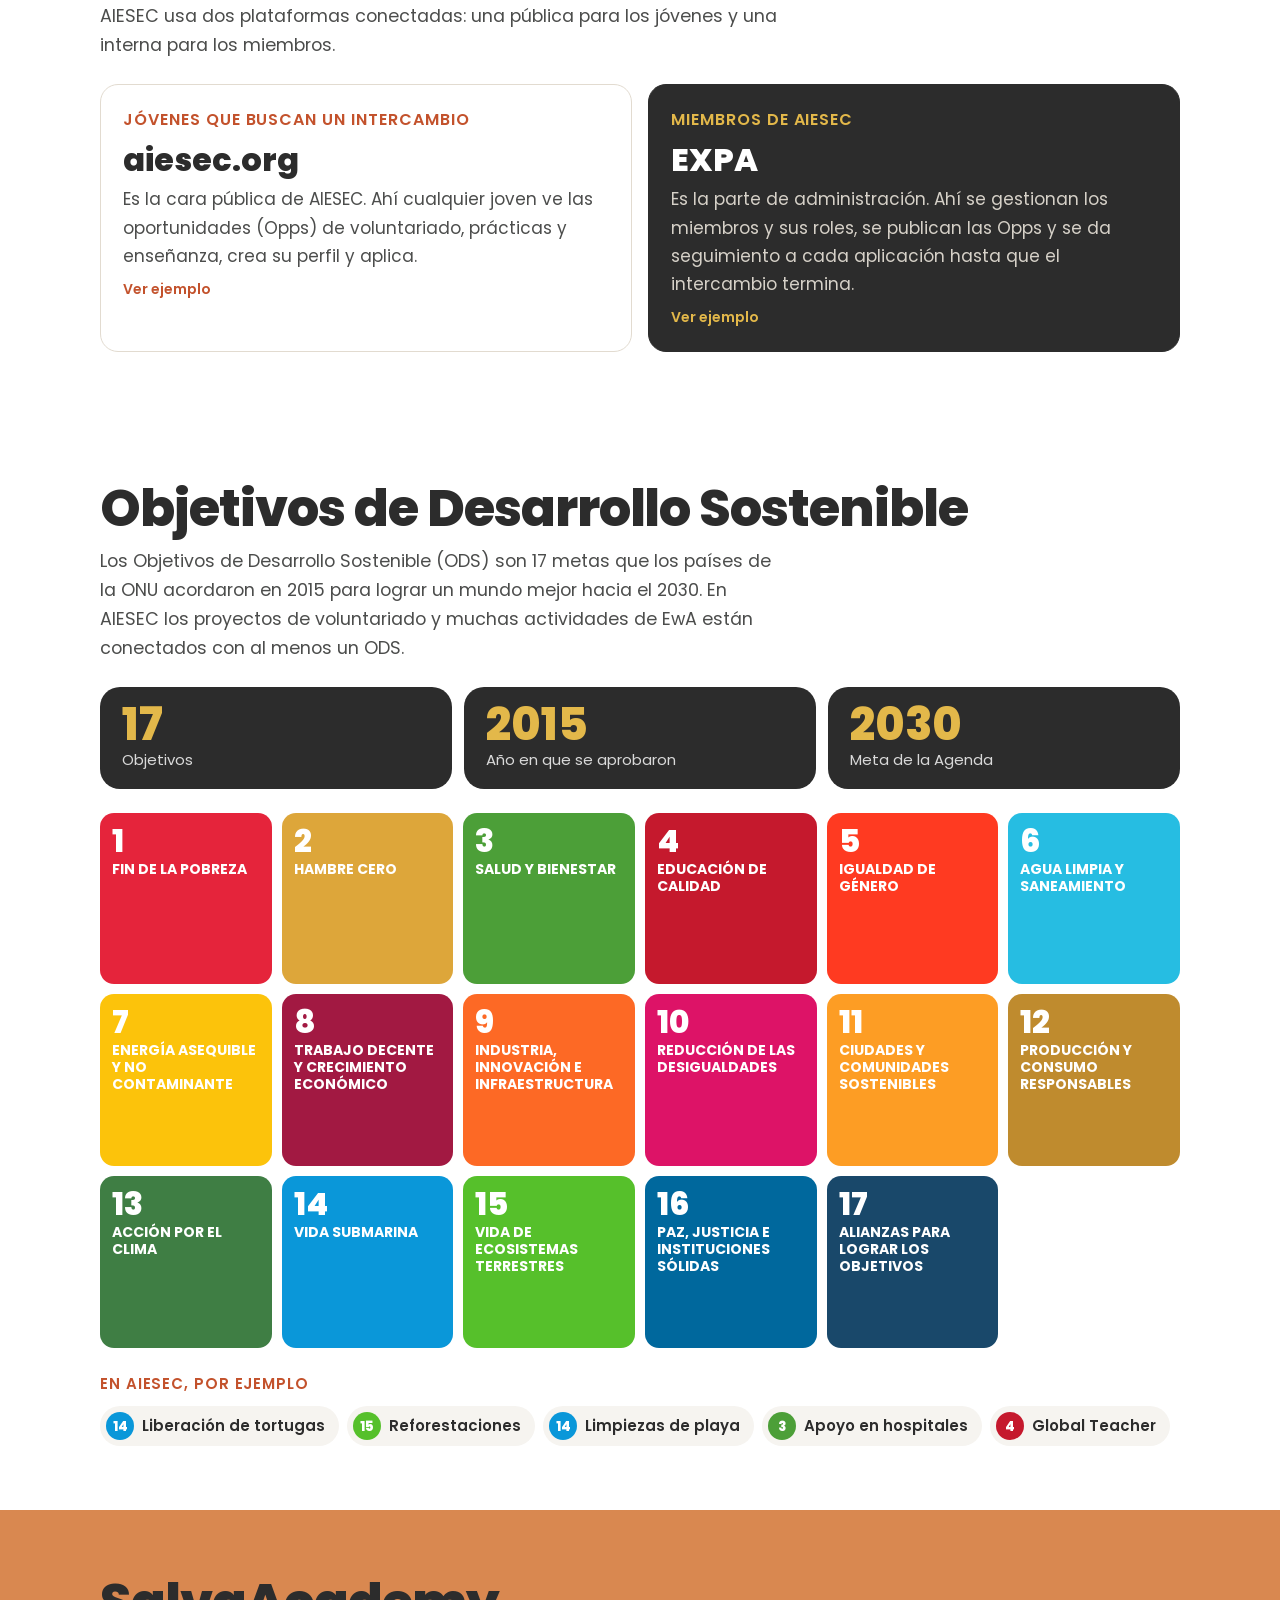
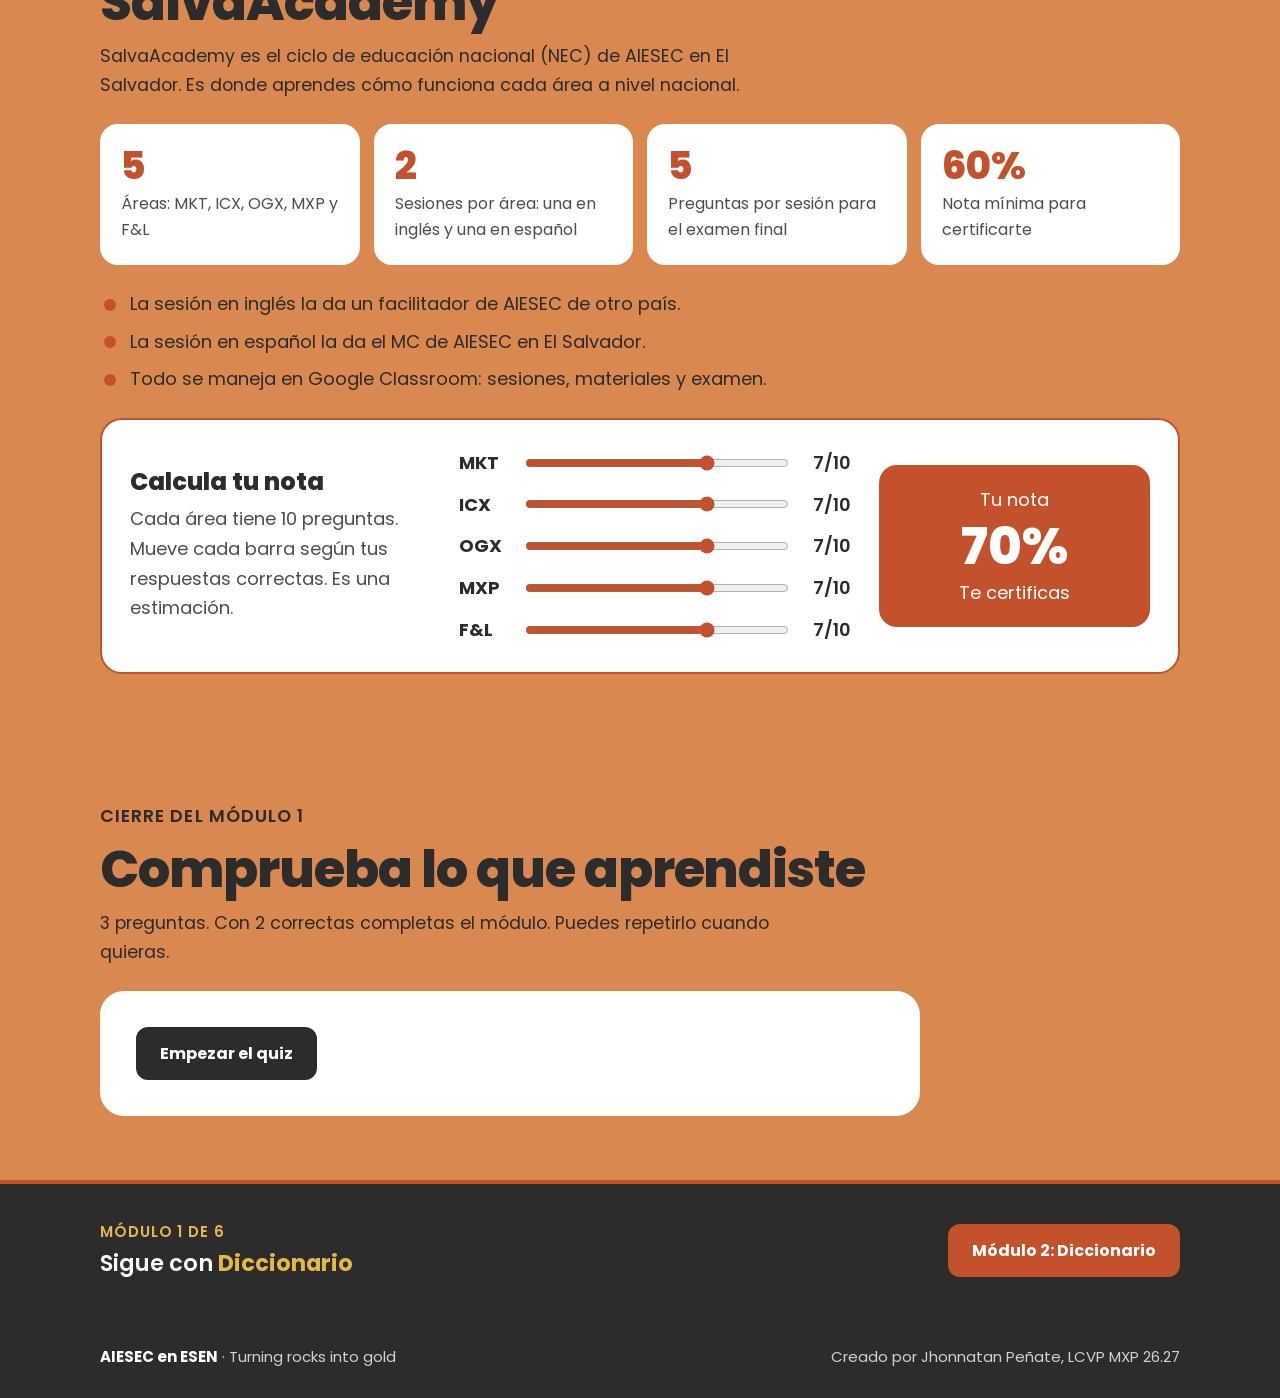
==== commit ac7ff5d9: "feat: mini-quiz por módulo, insignias con celebración y ODS - Mini-quiz de 3 preguntas al final de c" ====
--- a/aprende.html
+++ b/aprende.html
@@ -23,6 +23,7 @@
     <link rel="stylesheet" href="assets/css/base.css" />
     <link rel="stylesheet" href="assets/css/layout.css" />
     <link rel="stylesheet" href="assets/css/components.css" />
+    <link rel="stylesheet" href="assets/css/badges.css" />
     <link rel="stylesheet" href="assets/css/aprende.css" />
   </head>
   <body data-page="aprende">
@@ -146,6 +147,20 @@
           <div class="platforms" id="plataformas-grid"></div>
         </div>
       </section>
+      <section class="section section--white" id="ods">
+        <div class="wrap">
+          <header class="section__head">
+            <h2>Objetivos de Desarrollo Sostenible</h2>
+            <p id="odsIntro"></p>
+          </header>
+          <div class="ods-facts" id="odsFacts"></div>
+          <div class="ods" id="odsGrid"></div>
+          <div class="ods-ex">
+            <p class="kicker">En AIESEC, por ejemplo</p>
+            <div class="ods-ex__list" id="odsEx"></div>
+          </div>
+        </div>
+      </section>
       <section class="section section--orange" id="salvaacademy">
         <div class="wrap">
           <header class="section__head">
@@ -174,6 +189,9 @@
     <script src="data/site.js"></script>
     <script src="assets/js/site.js"></script>
     <script src="assets/js/modal.js"></script>
+    <script src="data/quizzes.js"></script>
+    <script src="assets/js/quiz.js"></script>
+    <script src="assets/js/insignias.js"></script>
     <script src="data/aprende.js"></script>
     <script src="assets/js/aprende.js"></script>
   </body>
--- a/assets/css/layout.css
+++ b/assets/css/layout.css
@@ -166,6 +166,10 @@
   color: var(--muted);
   max-width: 60ch;
 }
+.page-head .kicker {
+  color: var(--terra);
+  font-size: 15px;
+}
 
 /* ---------- secciones ---------- */
 .section {
@@ -260,3 +264,28 @@
 .site-footer a {
   color: var(--gold);
 }
+
+/* ---------- banda "siguiente módulo" ---------- */
+.next-band {
+  background: var(--charcoal);
+  color: var(--white);
+  border-top: 4px solid var(--terra);
+}
+.next-band__in {
+  display: flex;
+  flex-wrap: wrap;
+  align-items: center;
+  justify-content: space-between;
+  gap: 16px 24px;
+  padding-block: 36px;
+}
+.next-band .kicker {
+  color: var(--gold);
+}
+.next-band__t {
+  font-size: 1.4rem;
+  font-weight: 600;
+}
+.next-band__t b {
+  color: var(--gold);
+}
--- a/assets/css/components.css
+++ b/assets/css/components.css
@@ -76,7 +76,7 @@
 .card--action:hover {
   transform: translateY(-3px);
   border-color: var(--terra);
-  box-shadow: 0 6px 0 var(--soft);
+  box-shadow: 0 6px 0 var(--orange);
 }
 .card--action .more {
   font-size: 14px;
@@ -120,10 +120,20 @@
   height: 40px;
   border-radius: 50%;
   border: 0;
-  background: var(--sand);
-  font: 700 20px var(--font);
-  color: var(--ink);
-  cursor: pointer;
+  background: var(--charcoal);
+  font: 700 22px var(--font);
+  line-height: 1;
+  color: var(--white);
+  cursor: pointer;
+  display: grid;
+  place-items: center;
+  transition:
+    background var(--fast) var(--ease),
+    transform var(--fast) var(--ease);
+}
+.modal__close:hover {
+  background: var(--terra);
+  transform: rotate(90deg);
 }
 .modal__kicker {
   font-size: 14px;
@@ -145,16 +155,18 @@
   color: var(--muted);
 }
 .modal__example {
-  background: var(--soft);
+  background: var(--charcoal);
+  color: var(--white);
+  border-left: 5px solid var(--gold);
   border-radius: var(--radius-sm);
   padding: 16px 18px;
 }
 .modal__example b {
   display: block;
-  font-size: 14px;
+  font-size: 13px;
   text-transform: uppercase;
-  letter-spacing: 0.06em;
-  color: var(--terra-dark);
+  letter-spacing: 0.08em;
+  color: var(--gold);
   margin-bottom: 4px;
 }
 .modal.closing .modal__box {
--- a/assets/css/badges.css
+++ b/assets/css/badges.css
@@ -0,0 +1,310 @@
+/* Mini-quiz de módulo, insignias y modal de celebración */
+
+/* ---------- mini-quiz ---------- */
+.mq .mq__kicker {
+  color: var(--charcoal);
+}
+.mq__box {
+  background: var(--white);
+  color: var(--ink);
+  border-radius: 24px;
+  padding: clamp(22px, 4vw, 36px);
+  display: grid;
+  gap: 18px;
+  max-width: 820px;
+}
+.mq__start {
+  display: grid;
+  gap: 14px;
+  justify-items: start;
+}
+.mq__done {
+  font-weight: 600;
+  color: var(--terra);
+}
+.mq__top {
+  display: flex;
+  justify-content: space-between;
+  align-items: center;
+  gap: 12px;
+  font-size: 14px;
+  font-weight: 600;
+  letter-spacing: 0.04em;
+  text-transform: uppercase;
+  color: var(--muted);
+}
+.mq__dots {
+  display: flex;
+  gap: 6px;
+}
+.mq__dots i {
+  width: 28px;
+  height: 6px;
+  border-radius: 3px;
+  background: var(--line);
+}
+.mq__dots i.past {
+  background: var(--terra);
+}
+.mq__dots i.now {
+  background: var(--orange);
+}
+.mq__q {
+  font-size: clamp(1.25rem, 3vw, 1.6rem);
+  font-weight: 700;
+  line-height: 1.3;
+}
+.mq__opts {
+  display: grid;
+  gap: 10px;
+}
+.mq .opt {
+  text-align: left;
+  font: 500 17px/1.4 var(--font);
+  padding: 14px 18px;
+  border-radius: 14px;
+  border: 2px solid var(--line);
+  background: var(--bg);
+  color: var(--ink);
+  cursor: pointer;
+  transition: border-color var(--fast) var(--ease);
+}
+.mq .opt:hover:not(:disabled) {
+  border-color: var(--terra);
+}
+.mq .opt:disabled {
+  cursor: default;
+}
+.mq .opt.ok {
+  background: var(--ok-soft);
+  border-color: var(--ok);
+}
+.mq .opt.bad {
+  background: var(--bad-soft);
+  border-color: var(--bad);
+}
+.mq__fb {
+  display: grid;
+  gap: 14px;
+  justify-items: start;
+}
+.mq__fb:empty {
+  display: none;
+}
+.mq__fb p {
+  background: var(--charcoal);
+  color: var(--white);
+  border-left: 5px solid var(--gold);
+  border-radius: 14px;
+  padding: 14px 18px;
+}
+.mq__fb p b {
+  color: var(--gold);
+}
+.mq__end {
+  display: grid;
+  gap: 10px;
+  justify-items: start;
+}
+.mq__end > b {
+  font-size: 4rem;
+  font-weight: 800;
+  line-height: 1;
+}
+.mq__end.pass > b {
+  color: var(--terra);
+}
+.mq__end.fail > b {
+  color: var(--muted);
+}
+.mq__end p {
+  font-size: 1.2rem;
+  font-weight: 600;
+}
+.mq__actions {
+  display: flex;
+  flex-wrap: wrap;
+  gap: 10px;
+  margin-top: 6px;
+}
+
+/* ---------- insignias en el Inicio ---------- */
+.badges {
+  display: grid;
+  grid-template-columns: repeat(2, minmax(0, 1fr));
+  gap: 16px;
+}
+@media (max-width: 700px) {
+  .badges {
+    grid-template-columns: 1fr;
+  }
+}
+.badge-card {
+  font: inherit;
+  text-align: left;
+  border: 0;
+  cursor: pointer;
+  background: var(--white);
+  color: var(--ink);
+  border-radius: 24px;
+  padding: 18px;
+  display: grid;
+  grid-template-columns: 130px 1fr;
+  align-items: center;
+  gap: 18px;
+  transition: transform var(--fast) var(--ease);
+}
+.badge-card:hover {
+  transform: translateY(-3px);
+}
+.badge-card__img svg {
+  width: 100%;
+  height: auto;
+  display: block;
+}
+.badge-card__txt {
+  display: grid;
+  gap: 4px;
+}
+.badge-card__txt b {
+  font-size: 1.25rem;
+}
+.badge-card__txt span {
+  color: var(--muted);
+  font-size: 15px;
+}
+.badge-card--locked {
+  cursor: default;
+}
+.badge-card--locked:hover {
+  transform: none;
+}
+.badge-card--locked .badge-card__img {
+  filter: grayscale(1);
+  opacity: 0.35;
+}
+
+/* ---------- modal de celebración ---------- */
+.celebra__box {
+  width: min(100%, 520px);
+  justify-items: center;
+  text-align: center;
+}
+.celebra__box .modal__title {
+  padding-right: 0;
+}
+.celebra__txt {
+  color: var(--muted);
+}
+.badge {
+  width: min(100%, 320px);
+}
+.badge svg {
+  width: 100%;
+  height: auto;
+  display: block;
+}
+.celebra__label {
+  justify-self: stretch;
+  text-align: left;
+  font-size: 14px;
+  font-weight: 600;
+}
+.celebra__input {
+  justify-self: stretch;
+  font: 500 17px var(--font);
+  padding: 12px 16px;
+  border-radius: 12px;
+  border: 2px solid var(--line);
+  color: var(--ink);
+}
+.celebra__input:focus {
+  outline: none;
+  border-color: var(--terra);
+}
+.celebra__actions {
+  display: flex;
+  flex-wrap: wrap;
+  justify-content: center;
+  gap: 10px;
+}
+.celebra__note {
+  font-size: 13px;
+  color: var(--muted);
+}
+
+/* animación de la insignia */
+@media (prefers-reduced-motion: no-preference) {
+  .badge--anim .b-ring {
+    transform-origin: 300px 300px;
+    animation: b-spin 700ms var(--ease) both;
+  }
+  .badge--anim .b-stitch {
+    stroke-dasharray: 1760;
+    stroke-dashoffset: 1760;
+    animation: b-sew 900ms 300ms ease-out forwards;
+  }
+  .badge--anim .b-center {
+    transform-origin: 300px 300px;
+    animation: b-pop 500ms 500ms var(--ease) both;
+  }
+  .badge--anim .b-tag {
+    animation: b-fade 400ms 900ms both;
+  }
+  .badge--anim .b-ribbon {
+    transform-origin: 150px 436px;
+    animation: b-unroll 500ms 1050ms var(--ease) both;
+  }
+  .confeti i {
+    position: absolute;
+    top: -20px;
+    left: var(--x);
+    width: 10px;
+    height: 16px;
+    background: var(--c);
+    border-radius: 2px;
+    transform: rotate(var(--r));
+    animation: b-fall 2.4s var(--d) ease-in forwards;
+  }
+}
+.confeti {
+  position: absolute;
+  inset: 0;
+  pointer-events: none;
+  overflow: hidden;
+  z-index: 2;
+}
+@keyframes b-spin {
+  from {
+    opacity: 0;
+    transform: rotate(-120deg) scale(0.6);
+  }
+}
+@keyframes b-sew {
+  to {
+    stroke-dashoffset: 0;
+    stroke-dasharray: 7 6;
+  }
+}
+@keyframes b-pop {
+  from {
+    opacity: 0;
+    transform: scale(0.4);
+  }
+}
+@keyframes b-fade {
+  from {
+    opacity: 0;
+  }
+}
+@keyframes b-unroll {
+  from {
+    transform: scaleX(0);
+  }
+}
+@keyframes b-fall {
+  to {
+    top: 110%;
+    transform: rotate(calc(var(--r) + 540deg));
+  }
+}
--- a/assets/css/aprende.css
+++ b/assets/css/aprende.css
@@ -429,3 +429,106 @@
   font-weight: 600;
   line-height: 1.4;
 }
+
+/* ---------- ODS ---------- */
+.ods-facts {
+  display: grid;
+  grid-template-columns: repeat(3, minmax(0, 1fr));
+  gap: 12px;
+}
+.ods-facts div {
+  background: var(--charcoal);
+  color: var(--white);
+  border-radius: 20px;
+  padding: 16px clamp(12px, 3vw, 22px);
+  min-width: 0;
+  display: grid;
+}
+.ods-facts b {
+  font-size: clamp(1.5rem, 5vw, 2.8rem);
+  font-weight: 800;
+  line-height: 1;
+  color: var(--gold);
+}
+.ods-facts span {
+  font-size: 15px;
+  color: rgba(255, 255, 255, 0.82);
+}
+.ods {
+  display: grid;
+  grid-template-columns: repeat(6, minmax(0, 1fr));
+  gap: 10px;
+}
+@media (max-width: 900px) {
+  .ods {
+    grid-template-columns: repeat(4, minmax(0, 1fr));
+  }
+}
+@media (max-width: 520px) {
+  .ods {
+    grid-template-columns: repeat(3, minmax(0, 1fr));
+  }
+}
+.ods__tile {
+  font: inherit;
+  text-align: left;
+  border: 0;
+  cursor: pointer;
+  aspect-ratio: 1;
+  max-width: 100%;
+  border-radius: 14px;
+  padding: 12px;
+  background: var(--c);
+  color: #fff;
+  display: grid;
+  align-content: start;
+  gap: 4px;
+  min-width: 0;
+  transition: transform var(--fast) var(--ease);
+}
+.ods__tile:hover {
+  transform: translateY(-3px) scale(1.03);
+}
+.ods__tile b {
+  font-size: clamp(1.4rem, 3vw, 2rem);
+  font-weight: 800;
+  line-height: 1;
+}
+.ods__tile span {
+  font-size: clamp(11px, 1.3vw, 14px);
+  font-weight: 700;
+  line-height: 1.2;
+  text-transform: uppercase;
+  overflow-wrap: anywhere;
+}
+.ods-ex {
+  display: grid;
+  gap: 10px;
+}
+.ods-ex__list {
+  display: flex;
+  flex-wrap: wrap;
+  gap: 8px;
+}
+.ods-ex__list span {
+  display: inline-flex;
+  align-items: center;
+  gap: 8px;
+  padding: 6px 14px 6px 6px;
+  border-radius: 999px;
+  background: var(--bg);
+  font-weight: 600;
+  font-size: 15px;
+}
+.ods-ex__list i {
+  font-style: normal;
+  width: 28px;
+  height: 28px;
+  border-radius: 50%;
+  display: grid;
+  place-items: center;
+  background: var(--c);
+  color: #fff;
+  font-weight: 800;
+  font-size: 13px;
+}
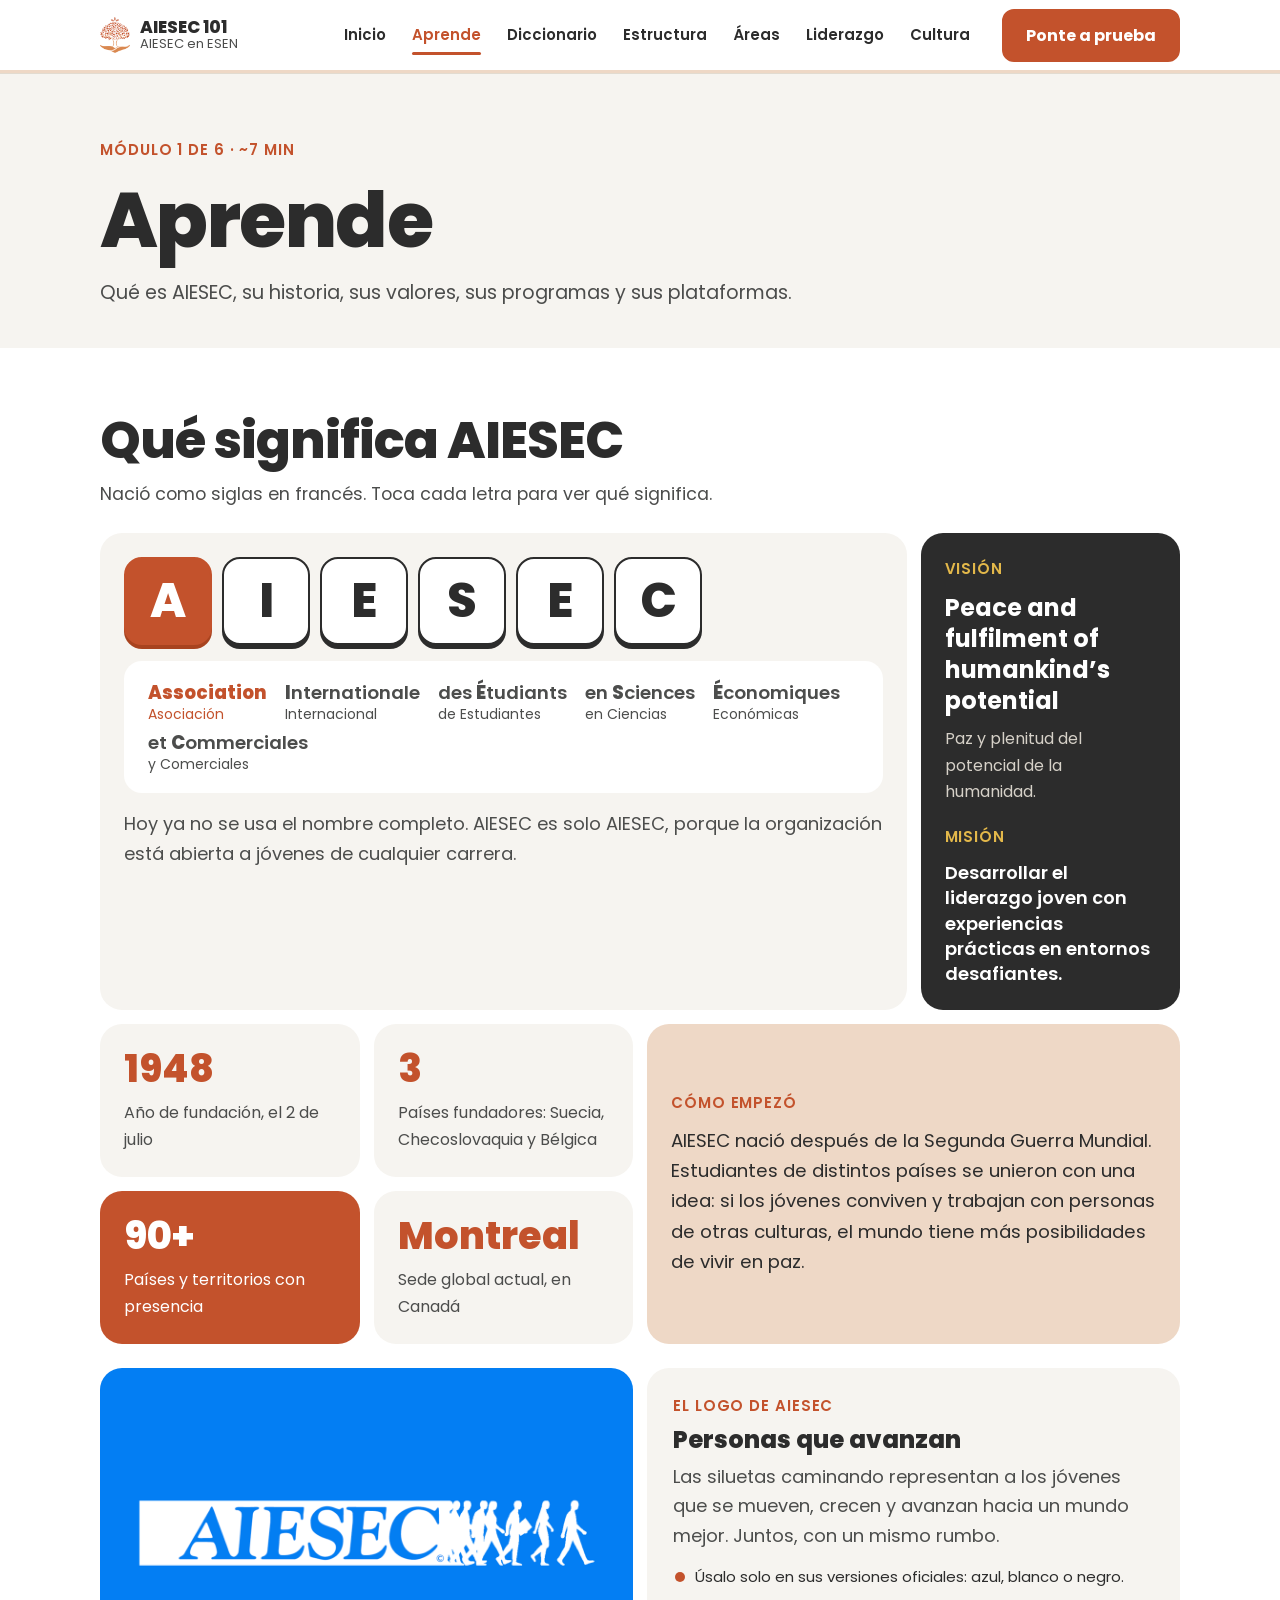
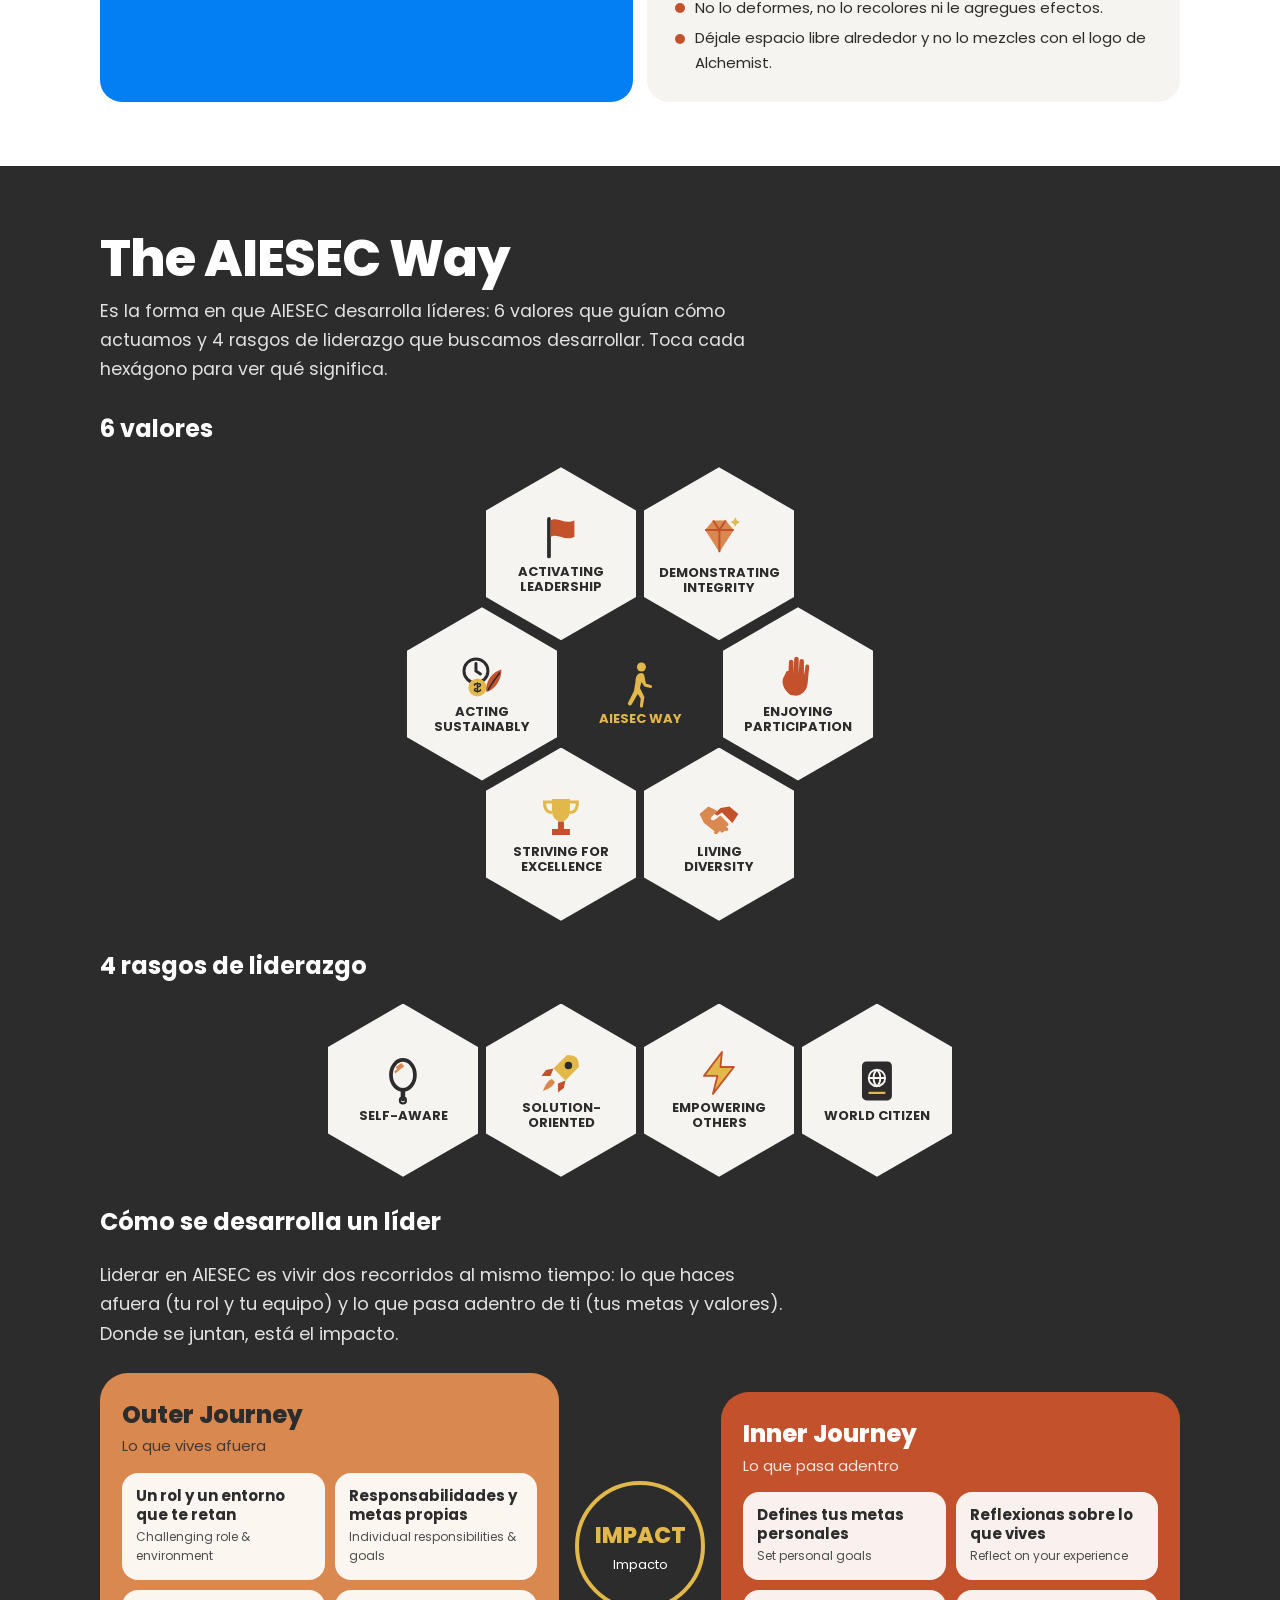
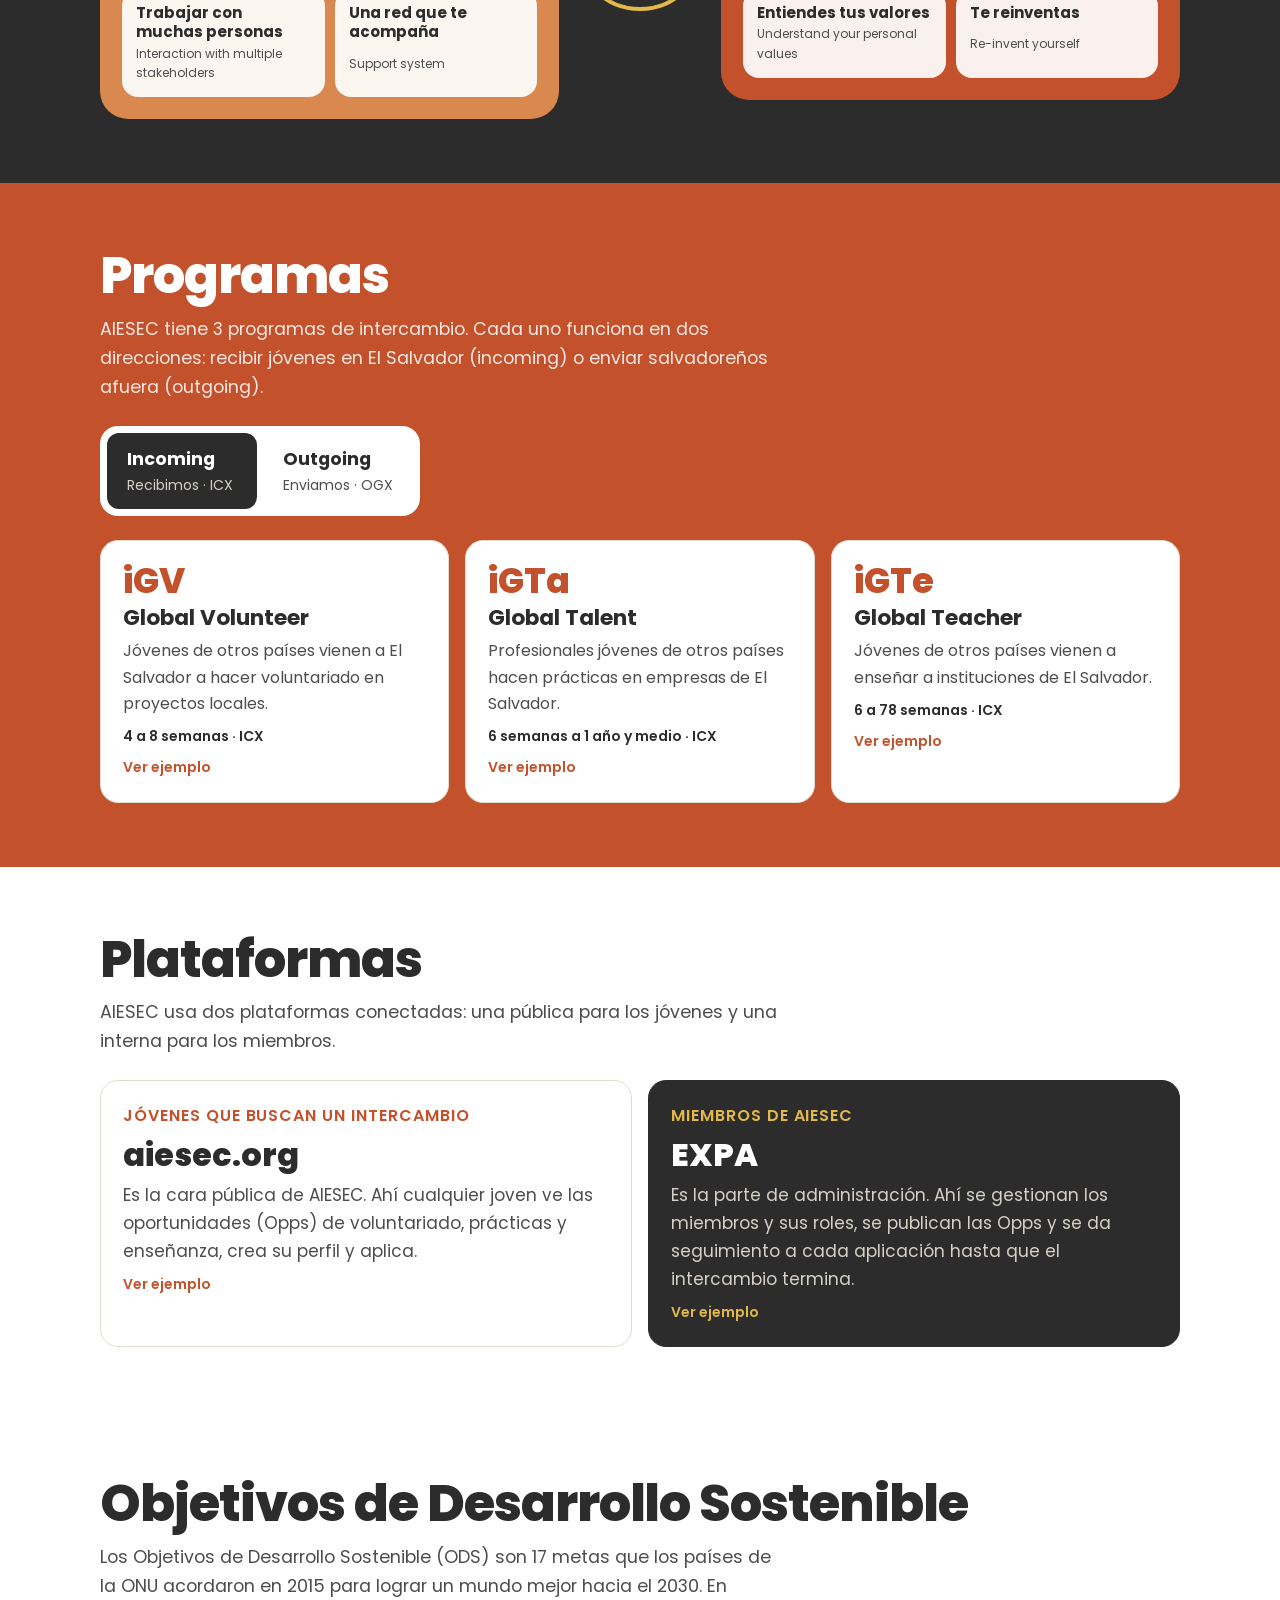
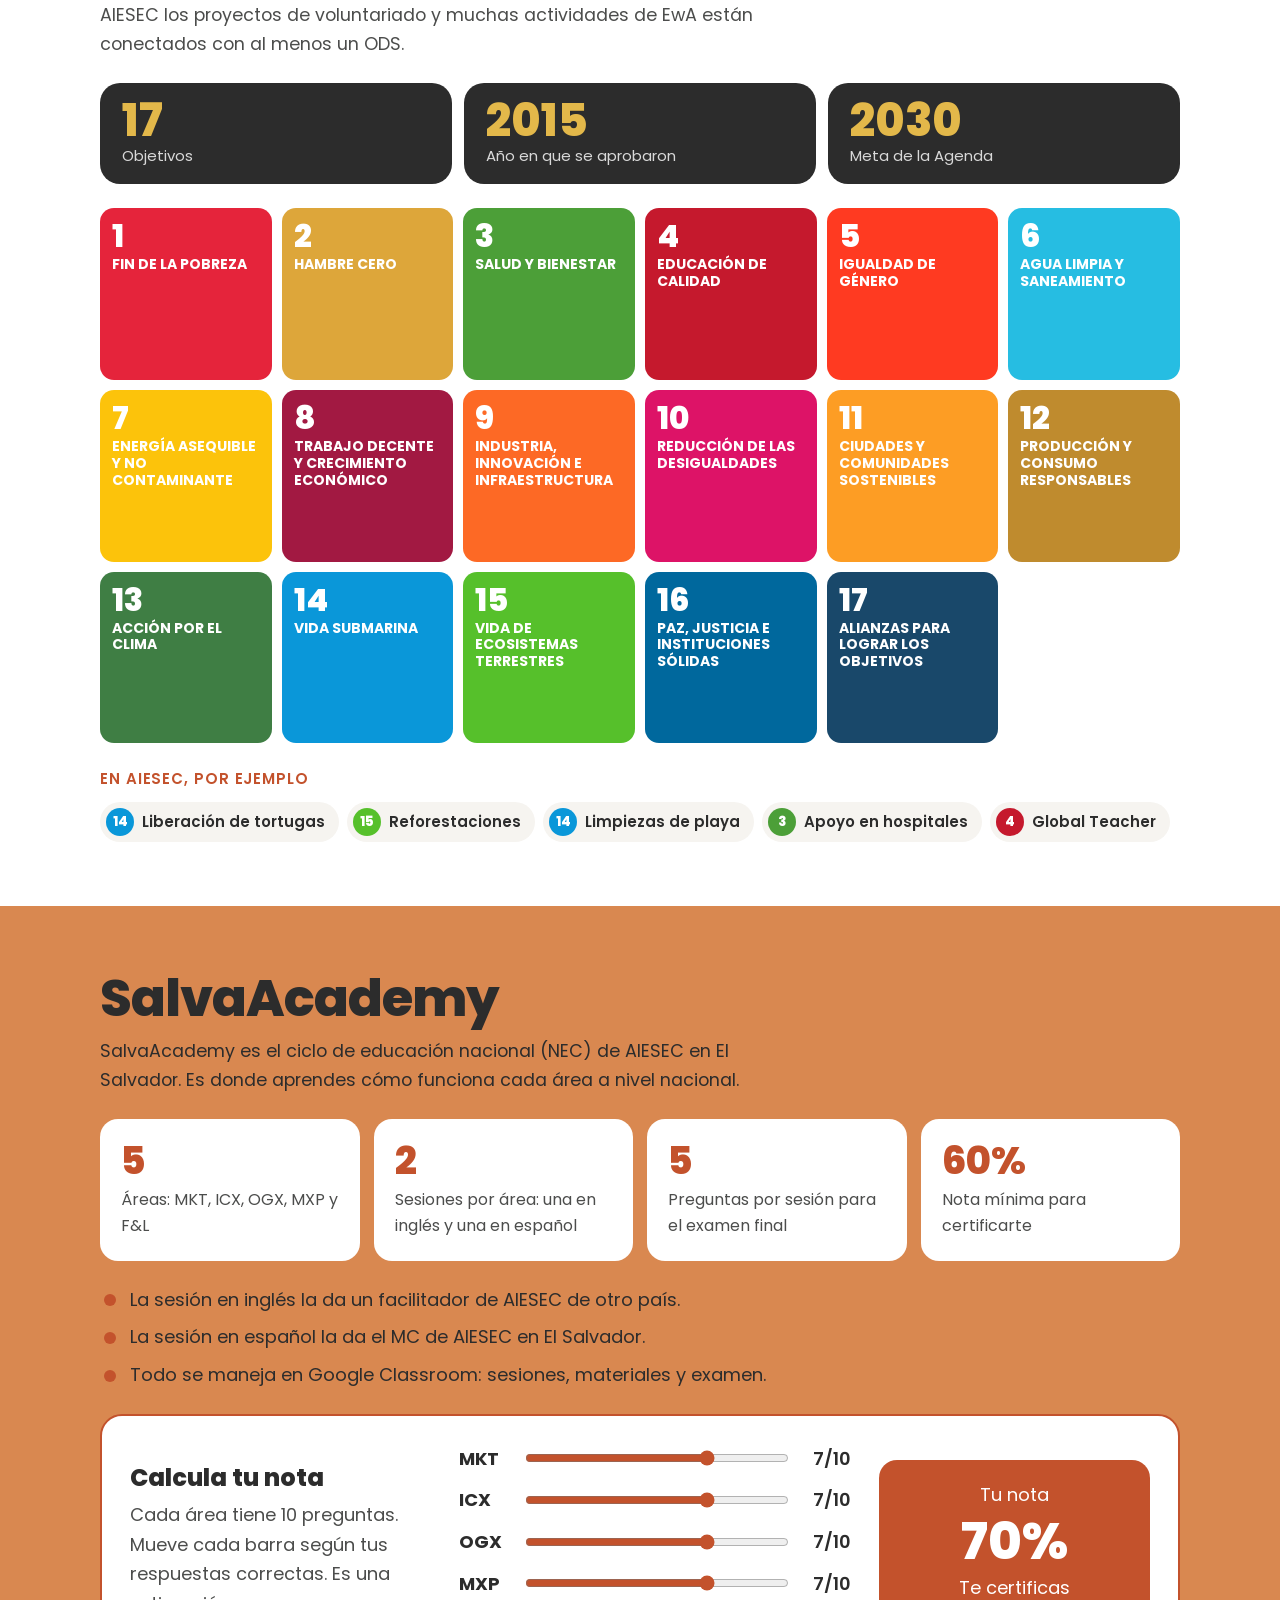
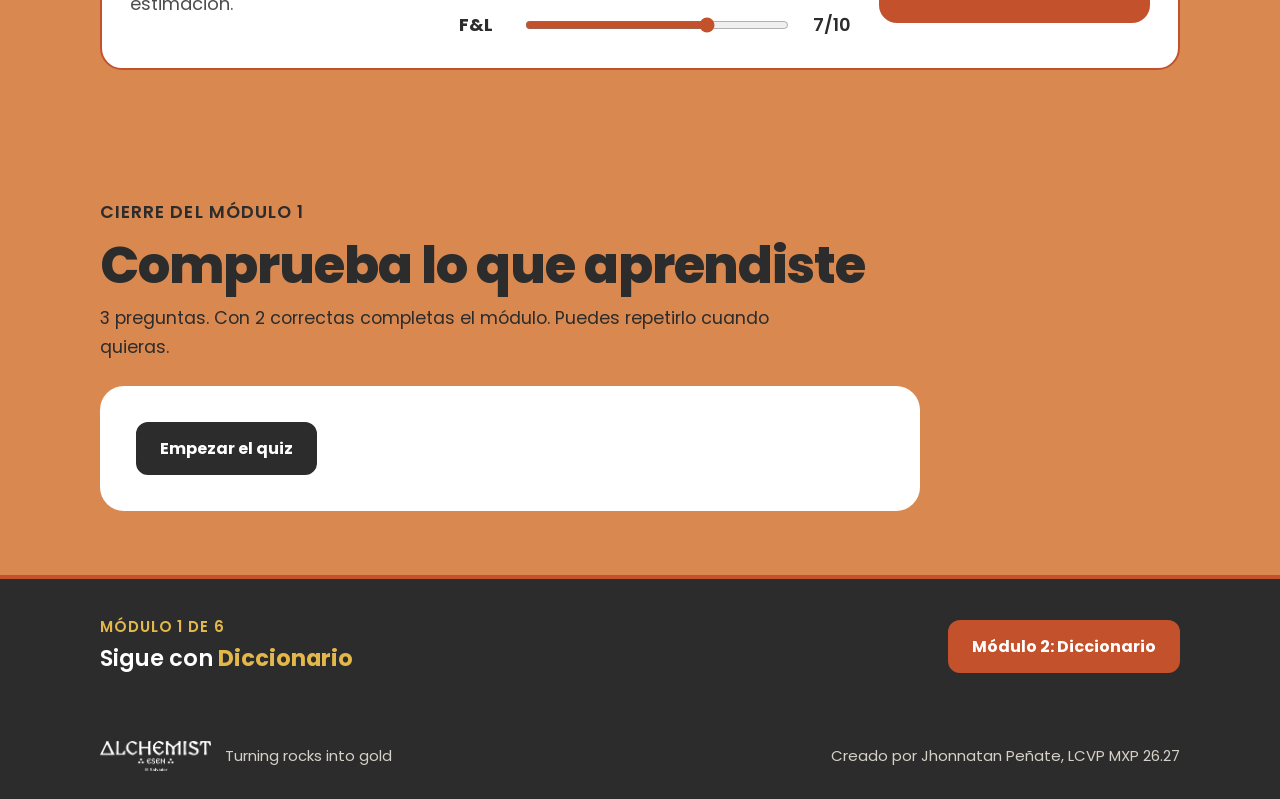
==== commit 511282b3: "feat: hexágonos, LDE, logos, EwA, La señal y equipo en bento - Valores en panal de hexágonos con el " ====
--- a/aprende.html
+++ b/aprende.html
@@ -82,6 +82,35 @@
               <p id="historia"></p>
             </div>
           </div>
+          <div class="ailogo">
+            <div class="ailogo__img">
+              <img
+                src="assets/img/aiesec-logo.png"
+                alt="Logo de AIESEC"
+                width="1000"
+                height="196"
+              />
+            </div>
+            <div class="ailogo__txt">
+              <p class="kicker">El logo de AIESEC</p>
+              <h3>Personas que avanzan</h3>
+              <p>
+                Las siluetas caminando representan a los jóvenes que se mueven,
+                crecen y avanzan hacia un mundo mejor. Juntos, con un mismo
+                rumbo.
+              </p>
+              <ul class="rules">
+                <li>
+                  Úsalo solo en sus versiones oficiales: azul, blanco o negro.
+                </li>
+                <li>No lo deformes, no lo recolores ni le agregues efectos.</li>
+                <li>
+                  Déjale espacio libre alrededor y no lo mezcles con el logo de
+                  Alchemist.
+                </li>
+              </ul>
+            </div>
+          </div>
         </div>
       </section>
       <section class="section section--dark" id="the-aiesec-way">
@@ -91,13 +120,27 @@
             <p>
               Es la forma en que AIESEC desarrolla líderes: 6 valores que guían
               cómo actuamos y 4 rasgos de liderazgo que buscamos desarrollar.
-              Toca cada card para ver un ejemplo.
+              Toca cada hexágono para ver qué significa.
             </p>
           </header>
           <h3 class="block-title">6 valores</h3>
-          <div class="grid grid--3" id="valores"></div>
+          <div class="hexwrap">
+            <div class="honey" id="valores"></div>
+            <div class="hexdetail" id="valoresDetail" aria-live="polite"></div>
+          </div>
           <h3 class="block-title">4 rasgos de liderazgo</h3>
-          <div class="grid grid--4" id="rasgos"></div>
+          <div class="hexwrap">
+            <div class="honey honey--row" id="rasgos"></div>
+            <div class="hexdetail" id="rasgosDetail" aria-live="polite"></div>
+          </div>
+          <h3 class="block-title">Cómo se desarrolla un líder</h3>
+          <p class="lde__intro" id="ldeIntro"></p>
+          <div class="lde" id="lde"></div>
+          <div
+            class="hexdetail hexdetail--lde"
+            id="ldeDetail"
+            aria-live="polite"
+          ></div>
         </div>
       </section>
       <section class="section section--terra" id="programas">
@@ -192,6 +235,7 @@
     <script src="data/quizzes.js"></script>
     <script src="assets/js/quiz.js"></script>
     <script src="assets/js/insignias.js"></script>
+    <script src="assets/js/iconos.js"></script>
     <script src="data/aprende.js"></script>
     <script src="assets/js/aprende.js"></script>
   </body>
--- a/assets/css/tokens.css
+++ b/assets/css/tokens.css
@@ -33,10 +33,11 @@
   --sand: var(--orange-3);
 
   /* estados (quiz, calculadora) */
-  --ok: #2f7d4f;
-  --ok-soft: #e1f0e6;
-  --bad: #b3261e;
-  --bad-soft: #fbe3e0;
+  /* verde del ODS 3 y rojo del ODS 4 */
+  --ok: #4c9f38;
+  --ok-soft: #e4f1df;
+  --bad: #c5192d;
+  --bad-soft: #f8e0e3;
 
   /* tipografía */
   --font: 'Poppins', ui-sans-serif, system-ui, 'Segoe UI', sans-serif;
--- a/assets/css/layout.css
+++ b/assets/css/layout.css
@@ -289,3 +289,16 @@
 .next-band__t b {
   color: var(--gold);
 }
+
+.site-footer__brand {
+  display: flex;
+  align-items: center;
+  gap: 14px;
+}
+.site-footer__brand img {
+  height: 30px;
+  width: auto;
+}
+.site-footer__in {
+  align-items: center;
+}
--- a/assets/css/components.css
+++ b/assets/css/components.css
@@ -326,3 +326,64 @@
 .switch button[aria-checked='true'] span {
   color: #d6d1c8;
 }
+
+/* ---------- equipo en bento dentro del modal ---------- */
+.team-bento {
+  display: grid;
+  gap: 10px;
+  border-top: 1px solid var(--line);
+  padding-top: 14px;
+}
+.team-bento__t {
+  font-size: 14px;
+  letter-spacing: 0.06em;
+  text-transform: uppercase;
+  color: var(--terra);
+}
+.team-bento__row {
+  display: grid;
+  grid-template-columns: repeat(auto-fit, minmax(min(100%, 140px), 1fr));
+  gap: 8px;
+}
+.team-bento__row--lcvp {
+  grid-template-columns: minmax(0, 260px);
+  justify-content: center;
+}
+.team-bento__card {
+  border-radius: 16px;
+  padding: 12px;
+  display: grid;
+  justify-items: center;
+  text-align: center;
+  gap: 4px;
+  background: var(--orange-3);
+  min-width: 0;
+}
+.team-bento__card strong {
+  font-size: 15px;
+  line-height: 1.25;
+}
+.team-bento__card small {
+  font-size: 13px;
+  color: var(--muted);
+}
+.team-bento__row--lcvp .team-bento__card {
+  background: var(--terra);
+  color: var(--white);
+  padding: 16px;
+}
+.team-bento__row--lcvp .team-bento__card small {
+  color: rgba(255, 255, 255, 0.85);
+}
+.team-bento__row--lcvp .avatar {
+  background: var(--white);
+}
+.team-bento__row--manager .team-bento__card {
+  background: var(--orange);
+}
+.team-bento__row--manager .team-bento__card small {
+  color: var(--ink);
+}
+.team-bento__row--team .team-bento__card {
+  background: var(--bg);
+}
--- a/assets/css/badges.css
+++ b/assets/css/badges.css
@@ -76,12 +76,14 @@
   cursor: default;
 }
 .mq .opt.ok {
-  background: var(--ok-soft);
+  background: var(--ok);
   border-color: var(--ok);
+  color: var(--white);
 }
 .mq .opt.bad {
-  background: var(--bad-soft);
+  background: var(--bad);
   border-color: var(--bad);
+  color: var(--white);
 }
 .mq__fb {
   display: grid;
@@ -92,14 +94,36 @@
   display: none;
 }
 .mq__fb p {
-  background: var(--charcoal);
   color: var(--white);
-  border-left: 5px solid var(--gold);
   border-radius: 14px;
   padding: 14px 18px;
 }
-.mq__fb p b {
-  color: var(--gold);
+.mq__fb p.is-ok {
+  background: var(--ok);
+}
+.mq__fb p.is-bad {
+  background: var(--bad);
+}
+/* el fondo de la sección se tiñe un instante según la respuesta */
+@media (prefers-reduced-motion: no-preference) {
+  .mq.flash-ok {
+    animation: flash-ok 1.4s ease-out;
+  }
+  .mq.flash-bad {
+    animation: flash-bad 1.4s ease-out;
+  }
+}
+@keyframes flash-ok {
+  0%,
+  35% {
+    background: var(--ok-soft);
+  }
+}
+@keyframes flash-bad {
+  0%,
+  35% {
+    background: var(--bad-soft);
+  }
 }
 .mq__end {
   display: grid;
--- a/assets/css/aprende.css
+++ b/assets/css/aprende.css
@@ -457,6 +457,7 @@
 .ods {
   display: grid;
   grid-template-columns: repeat(6, minmax(0, 1fr));
+  grid-auto-flow: dense;
   gap: 10px;
 }
 @media (max-width: 900px) {
@@ -532,3 +533,397 @@
   font-weight: 800;
   font-size: 13px;
 }
+
+.ods__more {
+  display: none;
+}
+/* ODS abierto: ocupa 2x2 (o 3x2) en su lugar */
+.ods__tile.is-open {
+  aspect-ratio: auto;
+  padding: clamp(14px, 2vw, 22px);
+  gap: 8px;
+  overflow: hidden;
+  box-shadow: 0 8px 0 rgba(0, 0, 0, 0.18);
+  animation: ods-in 240ms var(--ease);
+}
+.ods__tile.is-open:hover {
+  transform: none;
+}
+.ods__tile.is-open b {
+  font-size: clamp(2.2rem, 5vw, 3.4rem);
+}
+.ods__tile.is-open .ods__name {
+  font-size: clamp(14px, 1.8vw, 19px);
+}
+.ods__tile.is-open .ods__more {
+  display: grid;
+  gap: 8px;
+  font-size: clamp(14px, 1.5vw, 16px);
+  line-height: 1.4;
+  font-weight: 500;
+}
+.ods__more em {
+  font-style: normal;
+  font-weight: 700;
+  background: rgba(0, 0, 0, 0.2);
+  padding: 8px 12px;
+  border-radius: 10px;
+  justify-self: start;
+}
+@keyframes ods-in {
+  from {
+    opacity: 0;
+    transform: scale(0.96);
+  }
+}
+@media (prefers-reduced-motion: reduce) {
+  .ods__tile.is-open {
+    animation: none;
+  }
+}
+.ods__tile[hidden] {
+  display: none;
+}
+
+/* ---------- logo de AIESEC ---------- */
+.ailogo {
+  display: grid;
+  grid-template-columns: 1fr 1fr;
+  gap: 14px;
+  align-items: stretch;
+}
+@media (max-width: 820px) {
+  .ailogo {
+    grid-template-columns: 1fr;
+  }
+}
+.ailogo__img {
+  background: #037ef3;
+  border-radius: 22px;
+  display: grid;
+  place-items: center;
+  padding: 28px;
+  min-width: 0;
+}
+.ailogo__img img {
+  width: 100%;
+  height: auto;
+}
+.ailogo__txt {
+  background: var(--bg);
+  border-radius: 22px;
+  padding: 26px;
+  display: grid;
+  gap: 8px;
+  align-content: start;
+}
+.ailogo__txt h3 {
+  font-size: 1.5rem;
+  font-weight: 800;
+}
+.ailogo__txt > p:not(.kicker) {
+  color: var(--muted);
+}
+.rules {
+  margin: 6px 0 0;
+  padding: 0;
+  list-style: none;
+  display: grid;
+  gap: 6px;
+  font-size: 15px;
+}
+.rules li {
+  position: relative;
+  padding-left: 22px;
+}
+.rules li::before {
+  content: '';
+  position: absolute;
+  left: 2px;
+  top: 0.5em;
+  width: 10px;
+  height: 10px;
+  border-radius: 50%;
+  background: var(--terra);
+}
+
+/* ---------- hexágonos (valores y rasgos) ---------- */
+.hexwrap {
+  display: grid;
+  gap: 16px;
+}
+.honey {
+  --hw: clamp(104px, 15vw, 150px);
+  display: grid;
+  justify-items: center;
+}
+.honey__row {
+  display: flex;
+  justify-content: center;
+  gap: 8px;
+}
+.honey__row + .honey__row {
+  margin-top: calc(var(--hw) * -0.22);
+}
+.honey--row .honey__row {
+  flex-wrap: wrap;
+  row-gap: 8px;
+}
+.hex {
+  font: inherit;
+  border: 0;
+  padding: 0;
+  background: none;
+  cursor: pointer;
+  width: var(--hw);
+  aspect-ratio: 0.866;
+  color: var(--charcoal);
+  transition: transform var(--fast) var(--ease);
+}
+.hex__in {
+  width: 100%;
+  height: 100%;
+  clip-path: polygon(50% 0, 100% 25%, 100% 75%, 50% 100%, 0 75%, 0 25%);
+  background: var(--bg);
+  display: grid;
+  place-content: center;
+  justify-items: center;
+  gap: 4px;
+  padding: 18% 12%;
+  text-align: center;
+  transition: background var(--fast) var(--ease);
+}
+.hex__icon {
+  width: 42%;
+  display: block;
+}
+.hex__icon svg {
+  width: 100%;
+  height: auto;
+  display: block;
+}
+.hex b {
+  font-size: clamp(10px, 1.25vw, 13px);
+  font-weight: 700;
+  line-height: 1.15;
+  text-transform: uppercase;
+}
+.hex:hover {
+  transform: translateY(-3px) scale(1.04);
+}
+.hex[aria-pressed='true'] .hex__in {
+  background: var(--terra);
+}
+.hex[aria-pressed='true'] {
+  color: var(--white);
+  transform: scale(1.08);
+}
+.hex--center {
+  cursor: default;
+}
+.hex--center .hex__in {
+  background: var(--charcoal);
+  color: var(--gold);
+  border: 0;
+}
+.hex--center:hover {
+  transform: none;
+}
+.hexdetail {
+  display: none;
+}
+.hexdetail.open {
+  display: grid;
+  grid-template-columns: auto 1fr;
+  gap: 20px;
+  align-items: start;
+  background: var(--white);
+  color: var(--ink);
+  border-radius: 22px;
+  padding: clamp(20px, 3vw, 28px);
+  animation: fade-in 240ms var(--ease);
+}
+.hexdetail--lde.open {
+  grid-template-columns: 1fr;
+}
+.hexdetail__icon {
+  width: 72px;
+  color: var(--charcoal);
+}
+.hexdetail__icon svg {
+  width: 100%;
+  height: auto;
+}
+.hexdetail__txt {
+  display: grid;
+  gap: 6px;
+}
+.hexdetail__txt h4 {
+  margin: 0;
+  font-size: 1.6rem;
+  color: var(--terra);
+}
+.hexdetail__es {
+  font-weight: 600;
+}
+.hexdetail__txt > p:not(.kicker):not(.hexdetail__es) {
+  color: var(--muted);
+}
+.hexdetail__ex {
+  margin-top: 6px;
+  background: var(--charcoal);
+  color: var(--white);
+  border-left: 5px solid var(--gold);
+  border-radius: 14px;
+  padding: 14px 18px;
+}
+.hexdetail__ex b {
+  display: block;
+  font-size: 13px;
+  letter-spacing: 0.08em;
+  text-transform: uppercase;
+  color: var(--gold);
+}
+@media (max-width: 520px) {
+  .honey {
+    --hw: 96px;
+  }
+  .hex b {
+    font-size: 9.5px;
+  }
+  .hexdetail.open {
+    grid-template-columns: 1fr;
+  }
+}
+
+/* ---------- Leadership Development Experience ---------- */
+.lde__intro {
+  color: rgba(255, 255, 255, 0.86);
+  max-width: 62ch;
+}
+.lde {
+  display: grid;
+  grid-template-columns: 1fr auto 1fr;
+  gap: 16px;
+  align-items: center;
+}
+@media (max-width: 820px) {
+  .lde {
+    grid-template-columns: 1fr;
+  }
+}
+.lde__loop {
+  border-radius: 28px;
+  padding: 22px;
+  display: grid;
+  gap: 14px;
+}
+.lde__loop--outer {
+  background: var(--orange);
+  color: var(--ink);
+}
+.lde__loop--inner {
+  background: var(--terra);
+  color: var(--white);
+}
+.lde__t {
+  display: grid;
+}
+.lde__t b {
+  font-size: 1.5rem;
+  font-weight: 800;
+}
+.lde__t span {
+  font-size: 15px;
+  opacity: 0.85;
+}
+.lde__steps {
+  display: grid;
+  grid-template-columns: 1fr 1fr;
+  gap: 10px;
+}
+.lde__step {
+  font: inherit;
+  text-align: left;
+  border: 0;
+  cursor: pointer;
+  border-radius: 16px;
+  padding: 14px;
+  display: grid;
+  gap: 2px;
+  background: rgba(255, 255, 255, 0.92);
+  color: var(--ink);
+  transition: transform var(--fast) var(--ease);
+}
+.lde__step b {
+  font-size: 15px;
+  line-height: 1.25;
+}
+.lde__step span {
+  font-size: 12px;
+  color: var(--muted);
+}
+.lde__step:hover {
+  transform: translateY(-2px);
+}
+.lde__step[aria-pressed='true'] {
+  background: var(--charcoal);
+  color: var(--white);
+}
+.lde__step[aria-pressed='true'] span {
+  color: var(--gold);
+}
+.lde__impact {
+  font: inherit;
+  border: 4px solid var(--gold);
+  cursor: pointer;
+  width: 130px;
+  aspect-ratio: 1;
+  border-radius: 50%;
+  justify-self: center;
+  background: var(--charcoal);
+  color: var(--white);
+  display: grid;
+  place-content: center;
+  text-align: center;
+  transition: transform var(--fast) var(--ease);
+}
+.lde__impact b {
+  font-size: 1.4rem;
+  font-weight: 800;
+  text-transform: uppercase;
+  color: var(--gold);
+}
+.lde__impact span {
+  font-size: 13px;
+}
+.lde__impact:hover,
+.lde__impact[aria-pressed='true'] {
+  transform: scale(1.06);
+  background: var(--gold);
+  color: var(--charcoal);
+}
+.lde__impact[aria-pressed='true'] b,
+.lde__impact:hover b {
+  color: var(--charcoal);
+}
+@keyframes fade-in {
+  from {
+    opacity: 0;
+    transform: translateY(6px);
+  }
+}
+@media (prefers-reduced-motion: reduce) {
+  .hexdetail.open {
+    animation: none;
+  }
+}
+.hex[aria-pressed='true'] .hex__icon {
+  background: var(--bg);
+  border-radius: 50%;
+  padding: 7%;
+  width: 50%;
+}
+.hex[aria-pressed='true'] .hex__icon {
+  color: var(--charcoal);
+}
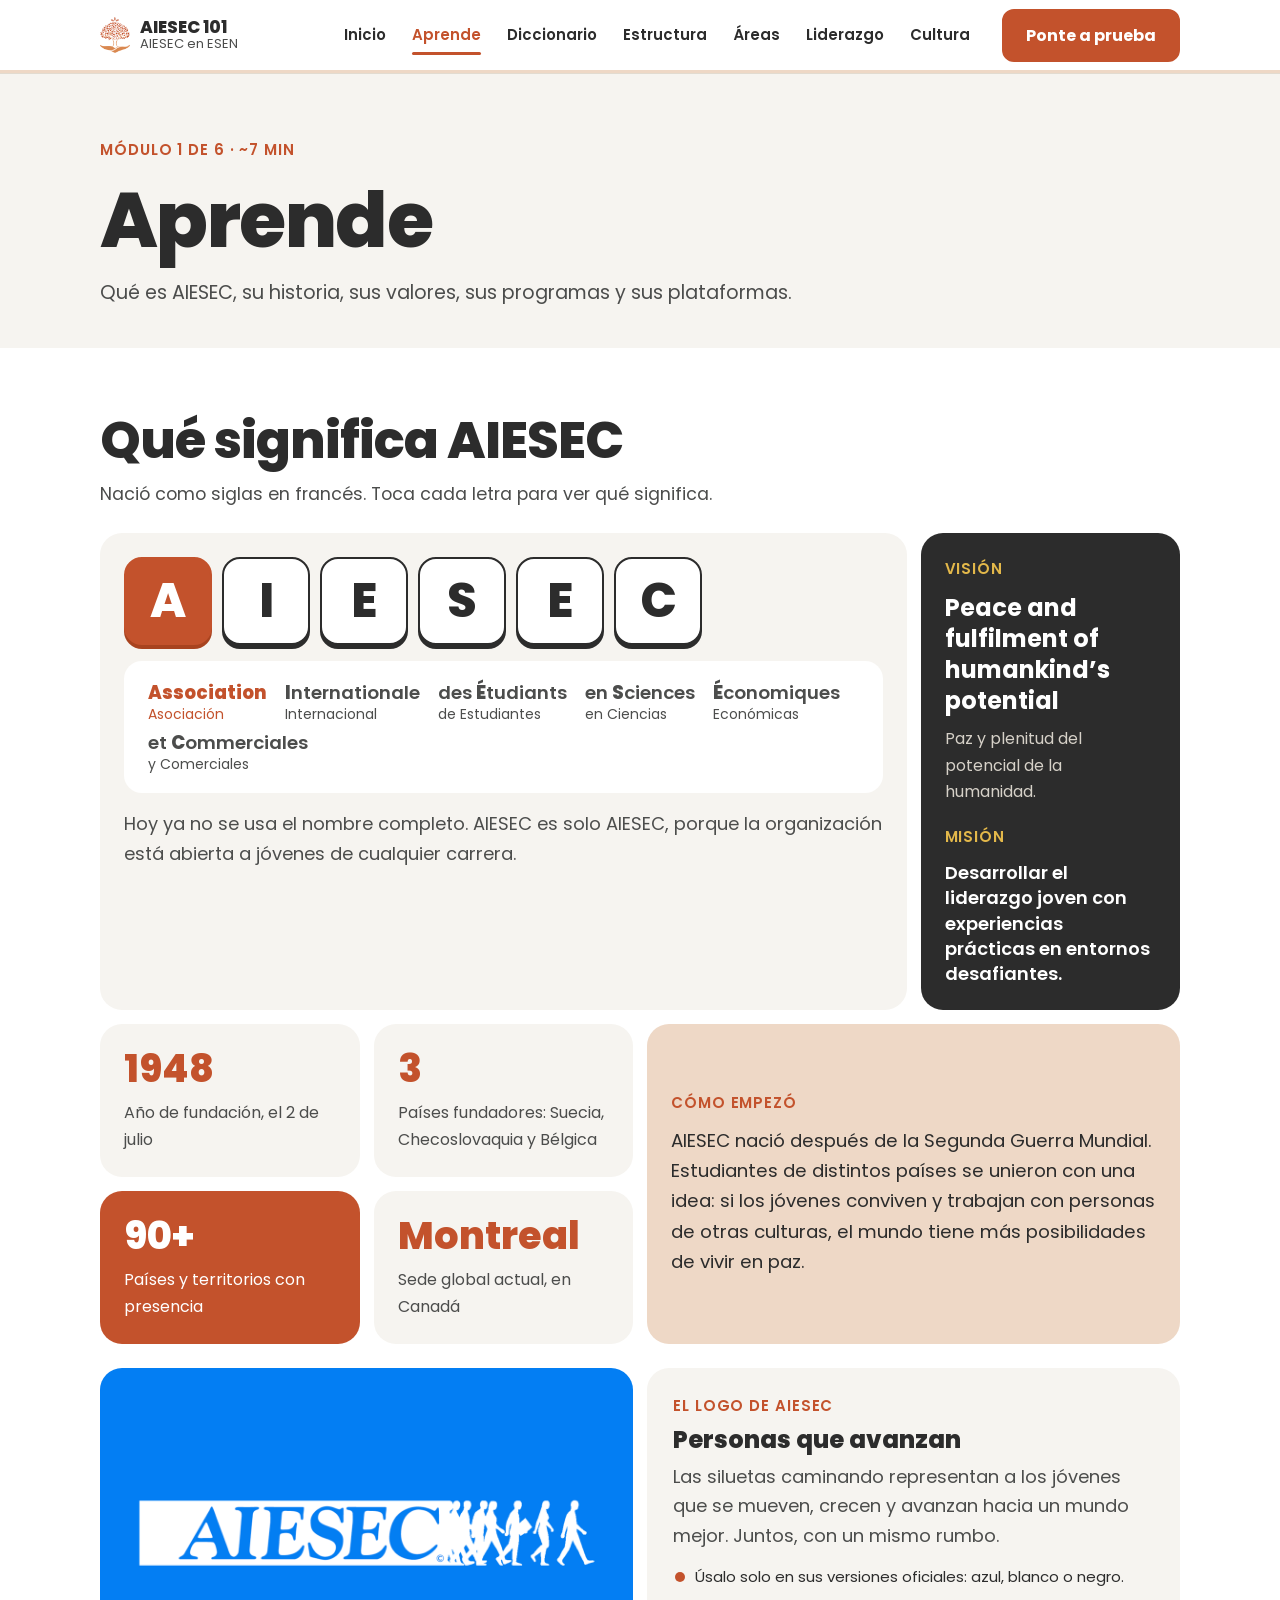
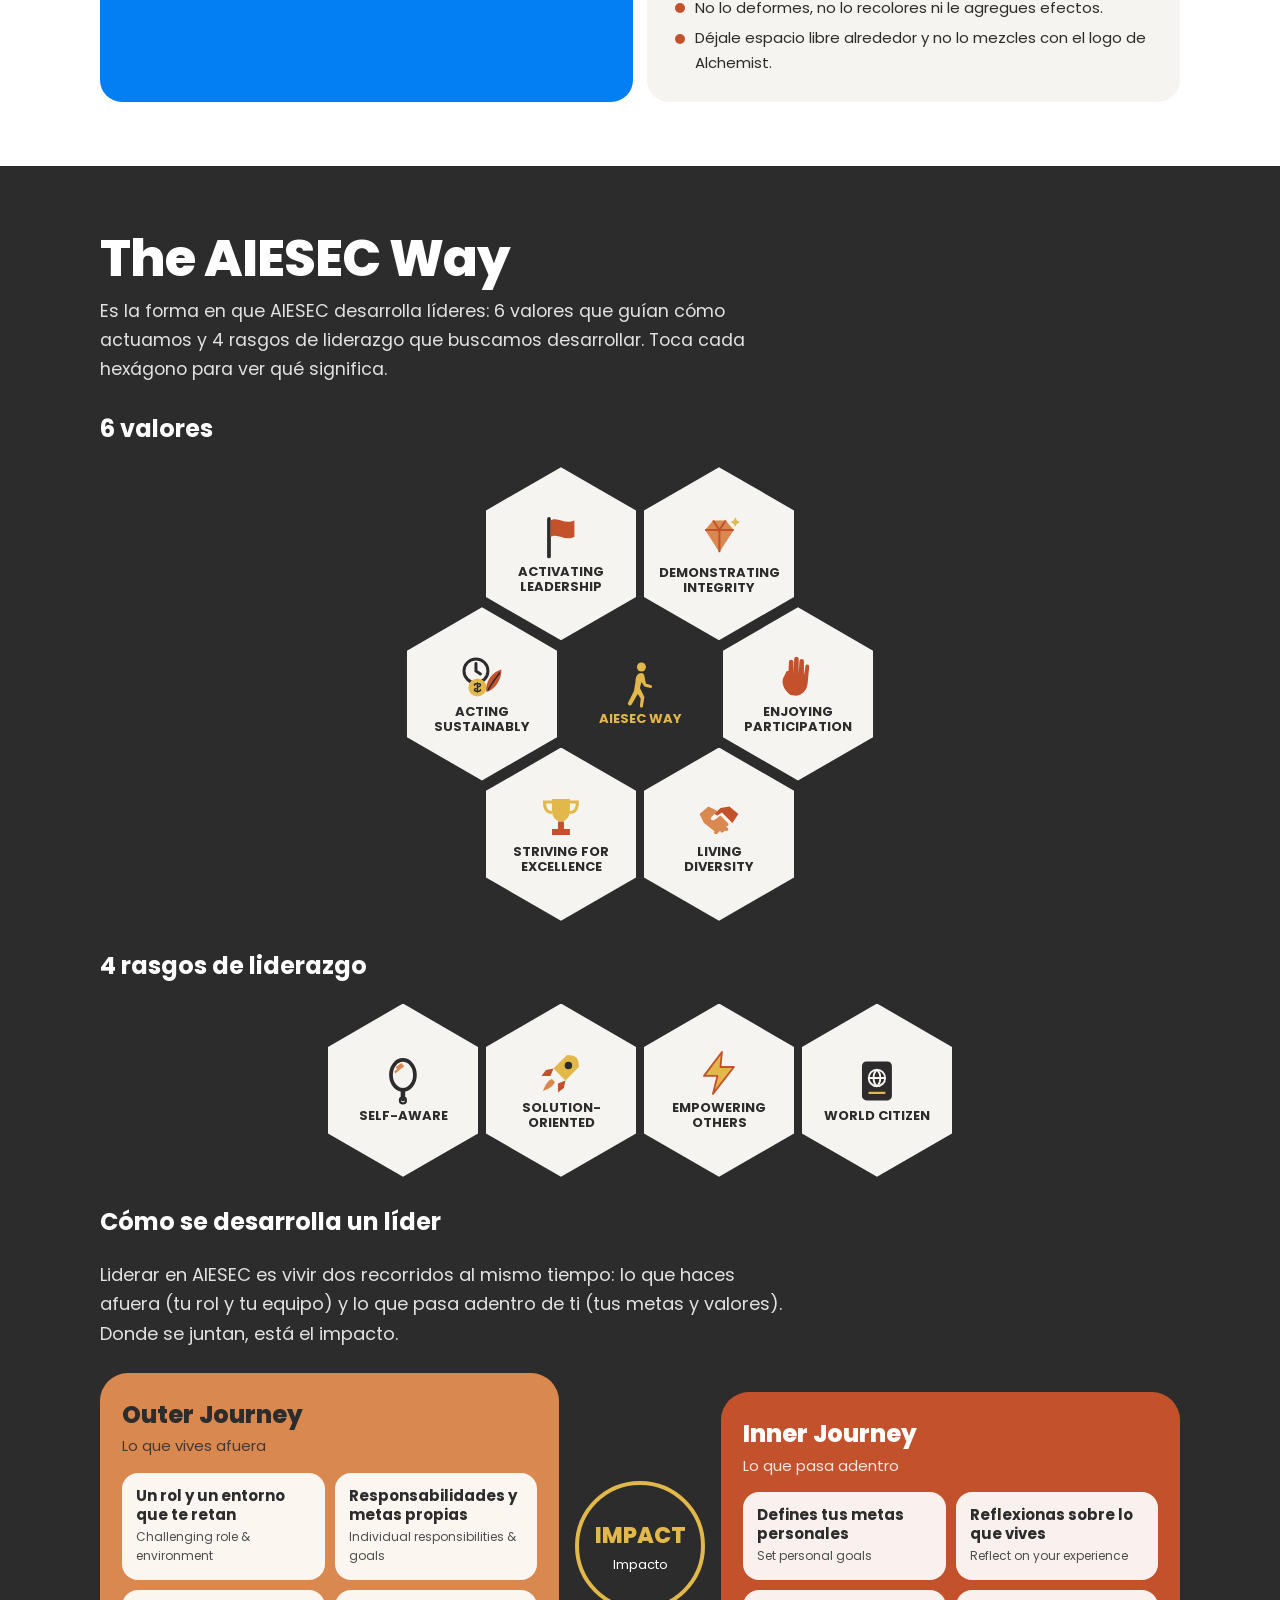
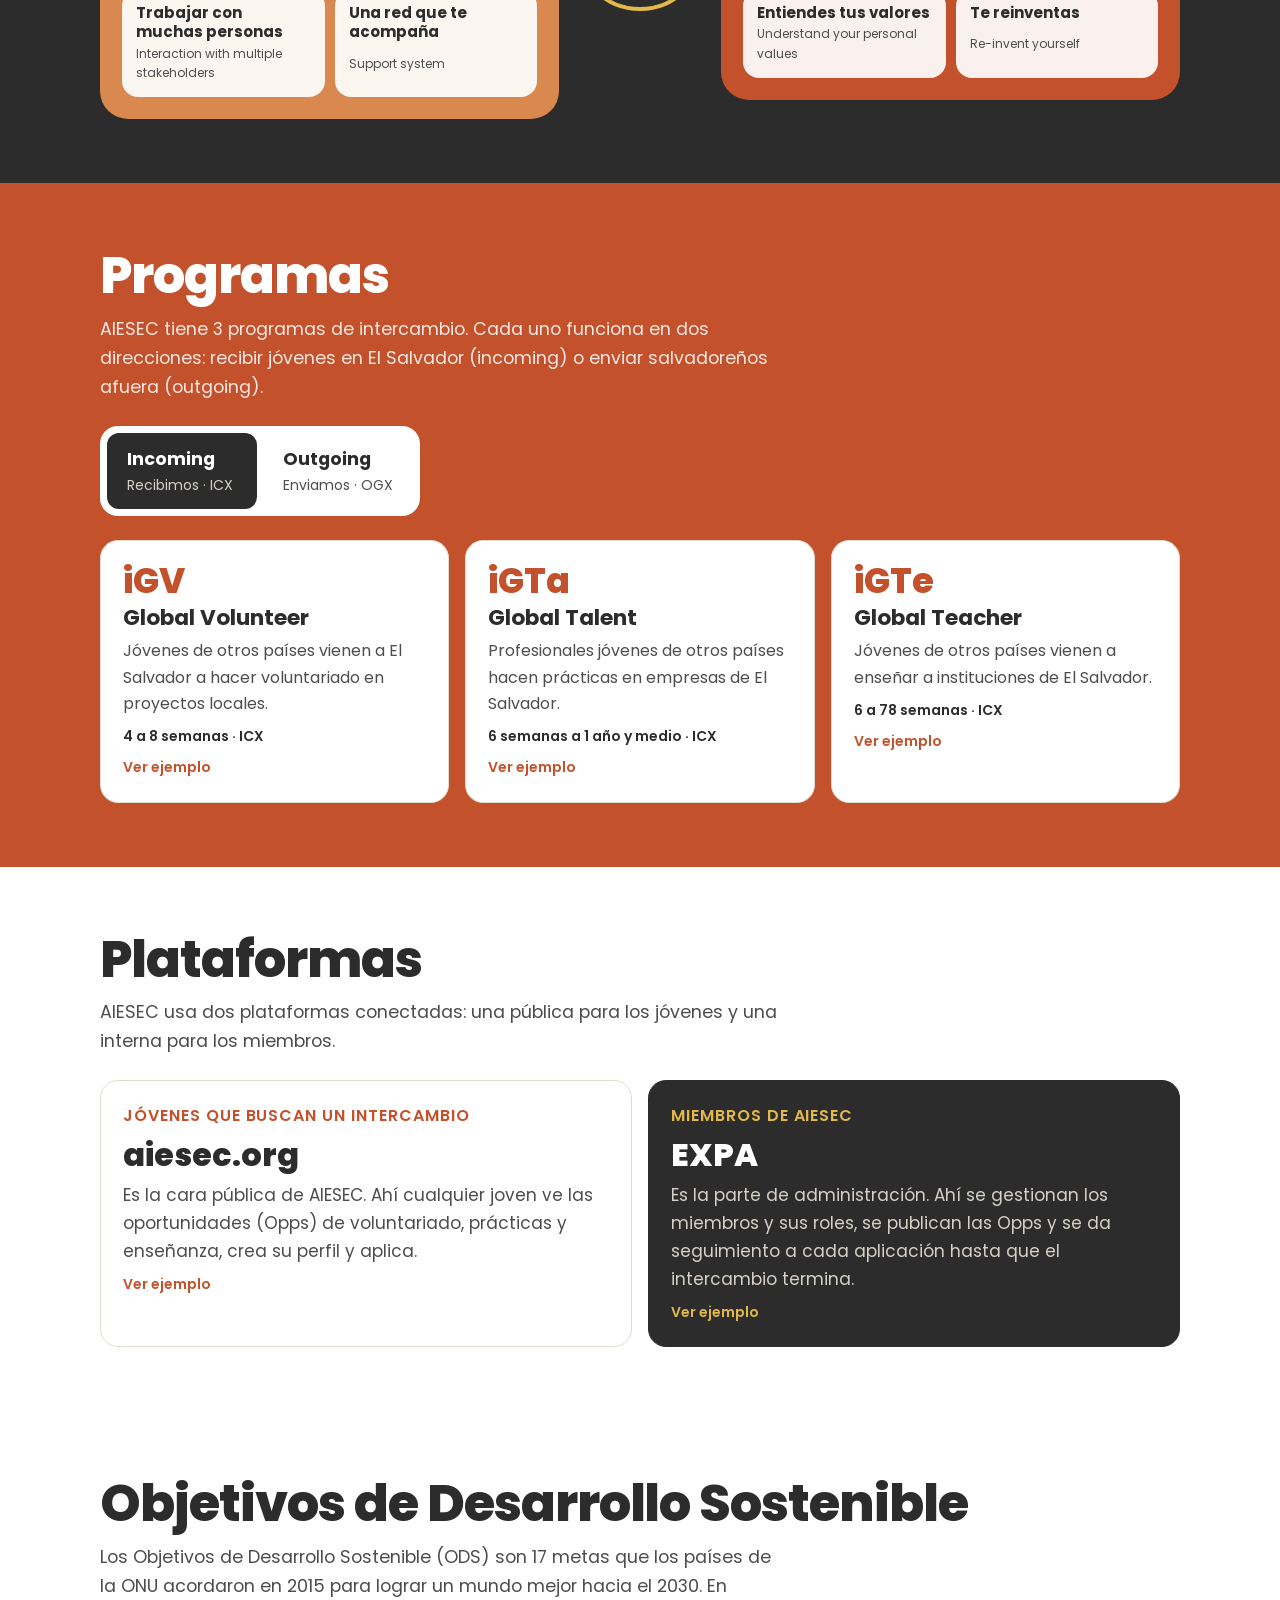
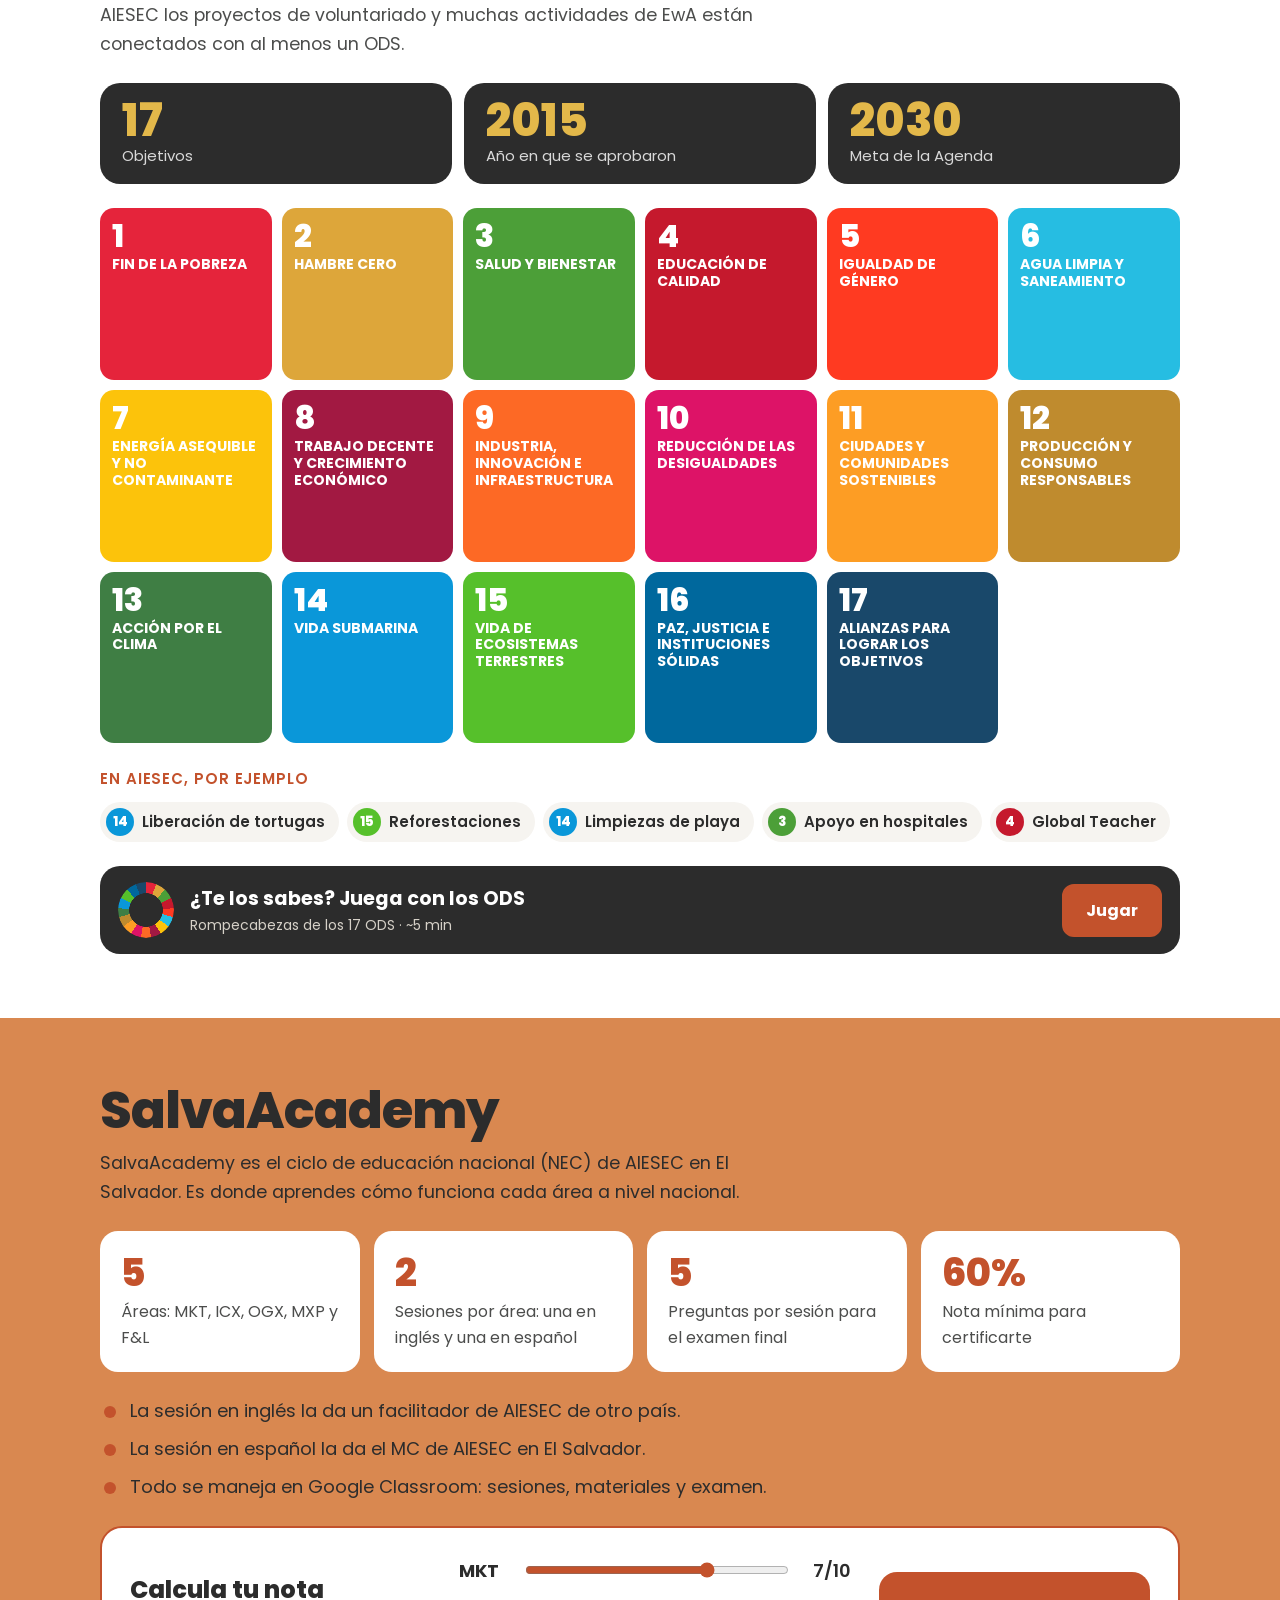
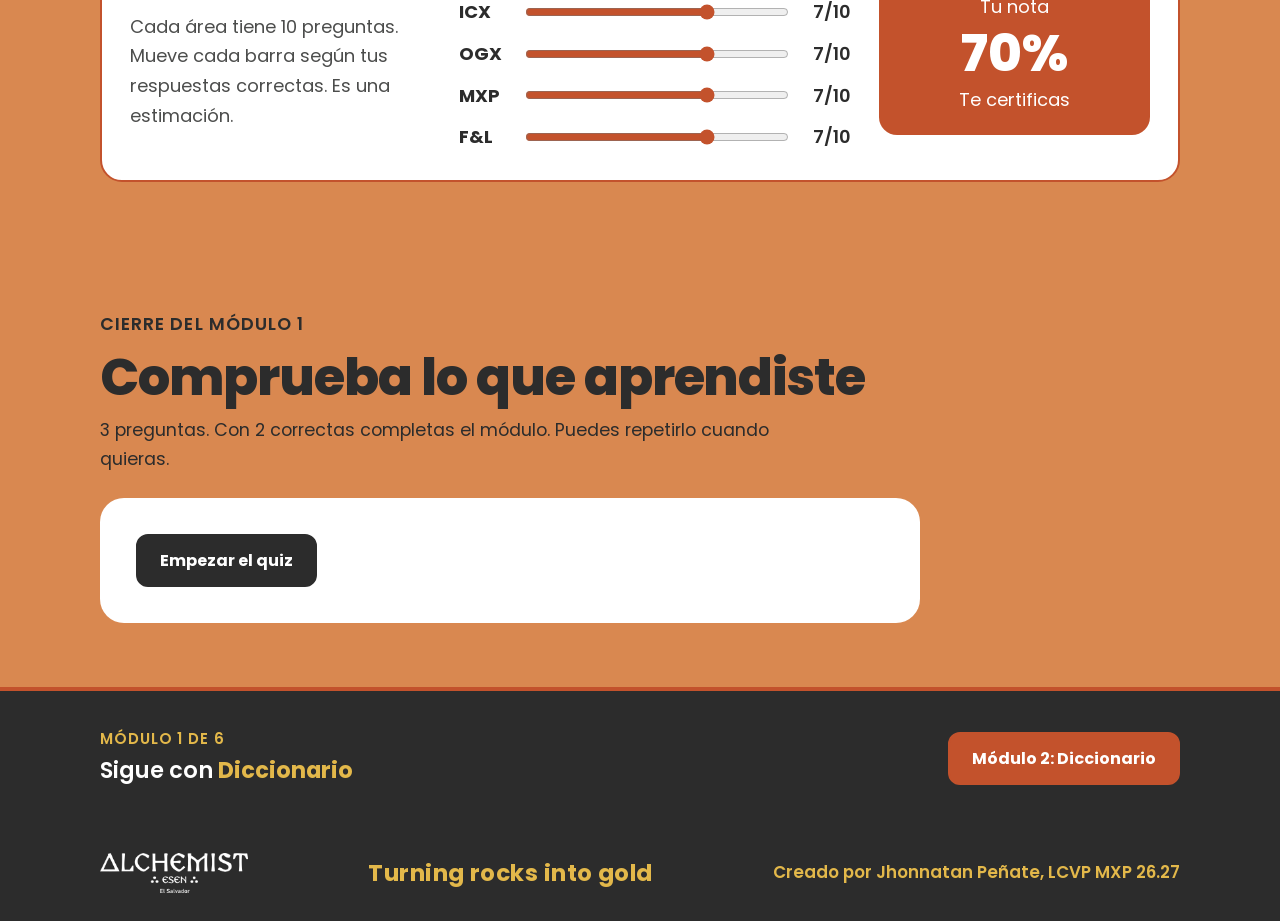
==== commit 1d7a5736: "feat: juego de los ODS, ODS crece dentro del recuadro, señal con persona y footer en 3 partes Co-Aut" ====
--- a/aprende.html
+++ b/aprende.html
@@ -202,6 +202,14 @@
             <p class="kicker">En AIESEC, por ejemplo</p>
             <div class="ods-ex__list" id="odsEx"></div>
           </div>
+          <a class="play-cta" href="juega.html">
+            <span class="play-cta__bar" aria-hidden="true"></span>
+            <span
+              ><b>¿Te los sabes? Juega con los ODS</b
+              ><small>Rompecabezas de los 17 ODS · ~5 min</small></span
+            >
+            <span class="btn">Jugar</span>
+          </a>
         </div>
       </section>
       <section class="section section--orange" id="salvaacademy">
--- a/assets/css/layout.css
+++ b/assets/css/layout.css
@@ -290,15 +290,43 @@
   color: var(--gold);
 }
 
-.site-footer__brand {
-  display: flex;
-  align-items: center;
-  gap: 14px;
-}
-.site-footer__brand img {
-  height: 30px;
+/* footer: logo a la izquierda, lema al centro, créditos a la derecha */
+.site-footer .site-footer__in {
+  display: grid;
+  grid-template-columns: auto 1fr auto;
+  align-items: center;
+}
+.site-footer__logo {
+  height: 40px;
   width: auto;
-}
-.site-footer__in {
-  align-items: center;
-}
+  justify-self: start;
+}
+.site-footer__lema {
+  color: var(--gold);
+  font-size: clamp(1.15rem, 2vw, 1.45rem);
+  font-weight: 700;
+  letter-spacing: 0.02em;
+  text-align: center;
+}
+.site-footer__cred {
+  justify-self: end;
+  text-align: right;
+  white-space: nowrap;
+  font-size: clamp(0.95rem, 1.4vw, 1.05rem);
+  font-weight: 600;
+  color: var(--gold);
+}
+@media (max-width: 760px) {
+  .site-footer .site-footer__in {
+    grid-template-columns: 1fr;
+    justify-items: center;
+    text-align: center;
+    gap: 10px;
+  }
+  .site-footer__logo,
+  .site-footer__cred {
+    justify-self: center;
+    text-align: center;
+    white-space: normal;
+  }
+}
--- a/assets/css/components.css
+++ b/assets/css/components.css
@@ -387,3 +387,67 @@
 .team-bento__row--team .team-bento__card {
   background: var(--bg);
 }
+
+/* ---------- acceso al juego de los ODS ---------- */
+.play-cta {
+  display: flex;
+  align-items: center;
+  gap: 16px;
+  background: var(--charcoal);
+  color: var(--white);
+  text-decoration: none;
+  border-radius: 20px;
+  padding: 16px 18px;
+  overflow: hidden;
+  transition:
+    transform var(--fast) var(--ease),
+    box-shadow var(--fast) var(--ease);
+}
+.play-cta:hover {
+  transform: translateY(-3px);
+  box-shadow: 0 6px 0 var(--orange);
+}
+.play-cta__bar {
+  flex: none;
+  width: 56px;
+  height: 56px;
+  border-radius: 50%;
+  background: conic-gradient(
+    #e5243b 0 6%,
+    #dda63a 0 12%,
+    #4c9f38 0 18%,
+    #c5192d 0 24%,
+    #ff3a21 0 29%,
+    #26bde2 0 35%,
+    #fcc30b 0 41%,
+    #a21942 0 47%,
+    #fd6925 0 53%,
+    #dd1367 0 59%,
+    #fd9d24 0 65%,
+    #bf8b2e 0 71%,
+    #3f7e44 0 76%,
+    #0a97d9 0 82%,
+    #56c02b 0 88%,
+    #00689d 0 94%,
+    #19486a 0
+  );
+  -webkit-mask: radial-gradient(circle, transparent 42%, #000 43%);
+  mask: radial-gradient(circle, transparent 42%, #000 43%);
+}
+.play-cta > span:nth-child(2) {
+  display: grid;
+  flex: 1;
+  min-width: 0;
+}
+.play-cta b {
+  font-size: 1.2rem;
+}
+.play-cta small {
+  color: #d6d1c8;
+  font-size: 14px;
+}
+@media (max-width: 480px) {
+  .play-cta .btn {
+    display: none;
+  }
+}
--- a/assets/css/aprende.css
+++ b/assets/css/aprende.css
@@ -475,8 +475,9 @@
   text-align: left;
   border: 0;
   cursor: pointer;
-  aspect-ratio: 1;
   max-width: 100%;
+  min-height: 0;
+  overflow: hidden;
   border-radius: 14px;
   padding: 12px;
   background: var(--c);
@@ -537,13 +538,11 @@
 .ods__more {
   display: none;
 }
-/* ODS abierto: ocupa 2x2 (o 3x2) en su lugar */
+/* ODS abierto: ocupa 2x2 (o 2x3) dentro del recuadro, sin salirse */
 .ods__tile.is-open {
-  aspect-ratio: auto;
   padding: clamp(14px, 2vw, 22px);
   gap: 8px;
-  overflow: hidden;
-  box-shadow: 0 8px 0 rgba(0, 0, 0, 0.18);
+  overflow: auto;
   animation: ods-in 240ms var(--ease);
 }
 .ods__tile.is-open:hover {
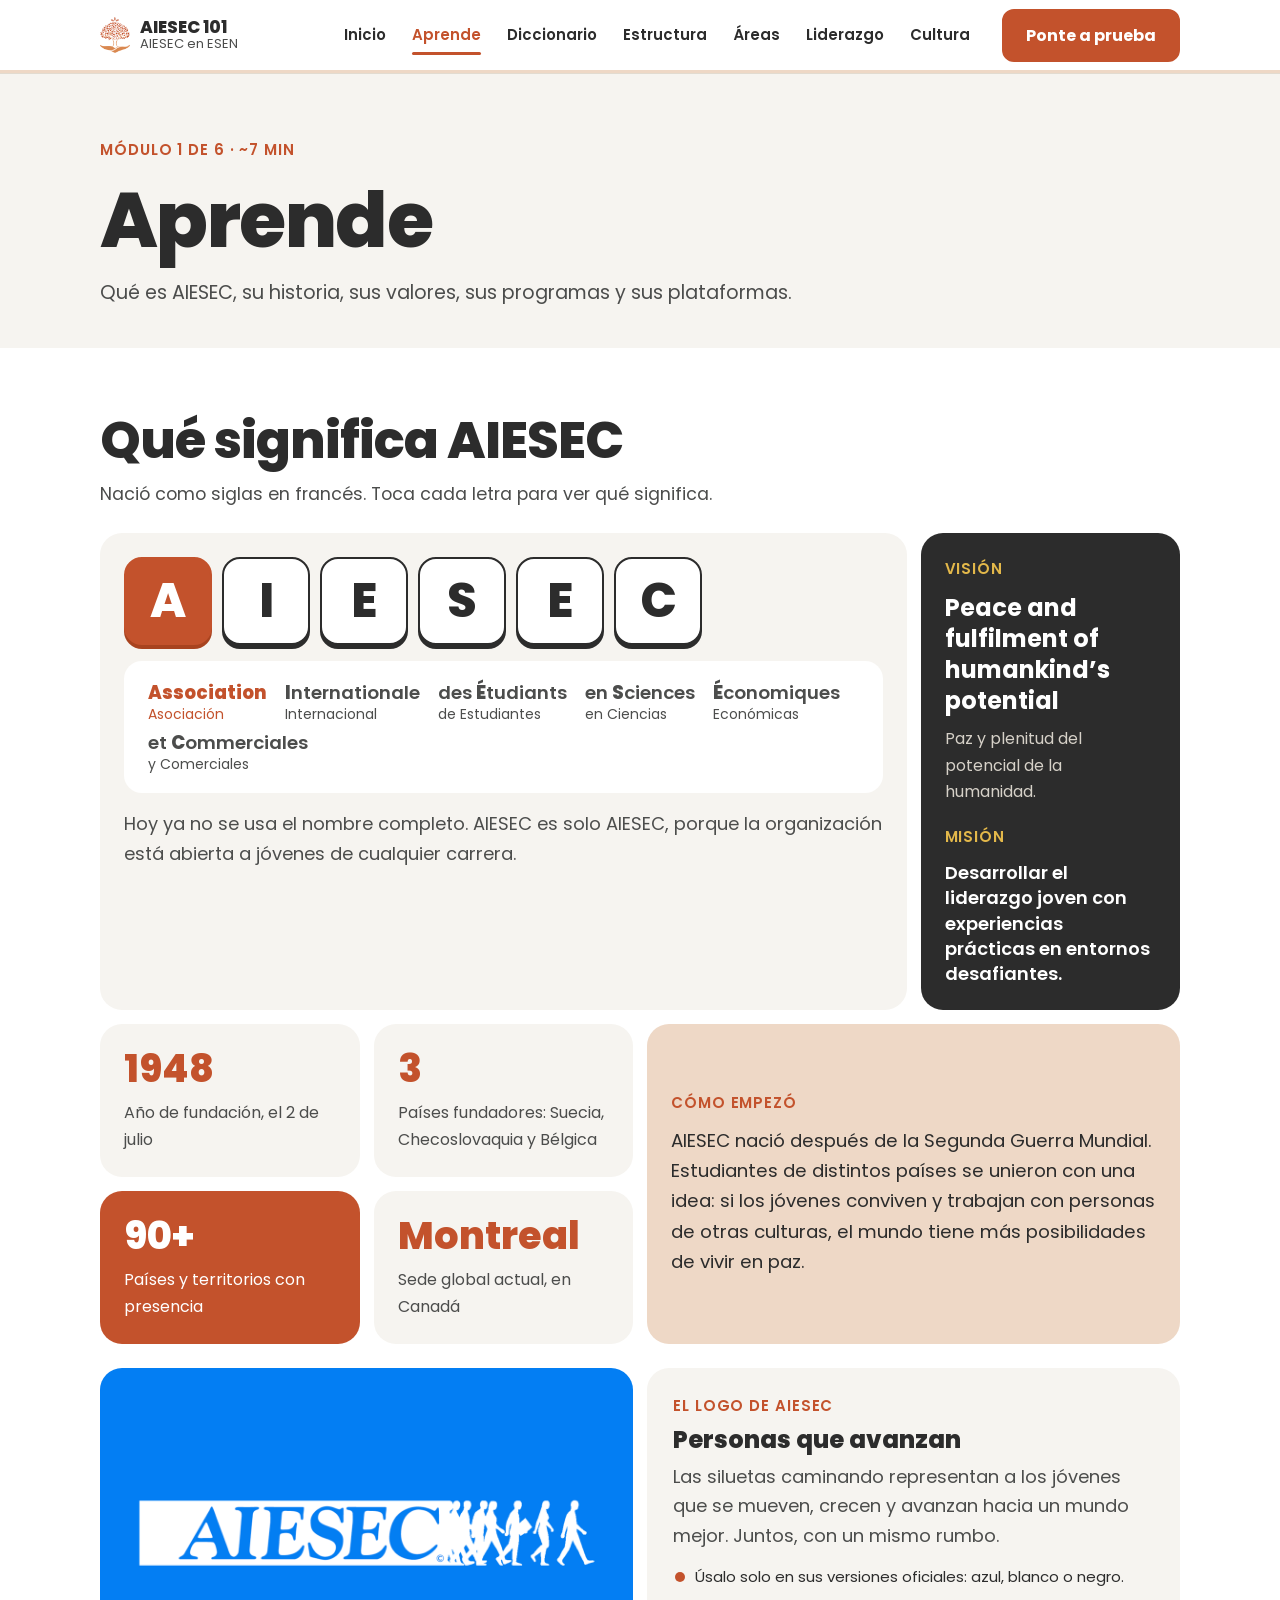
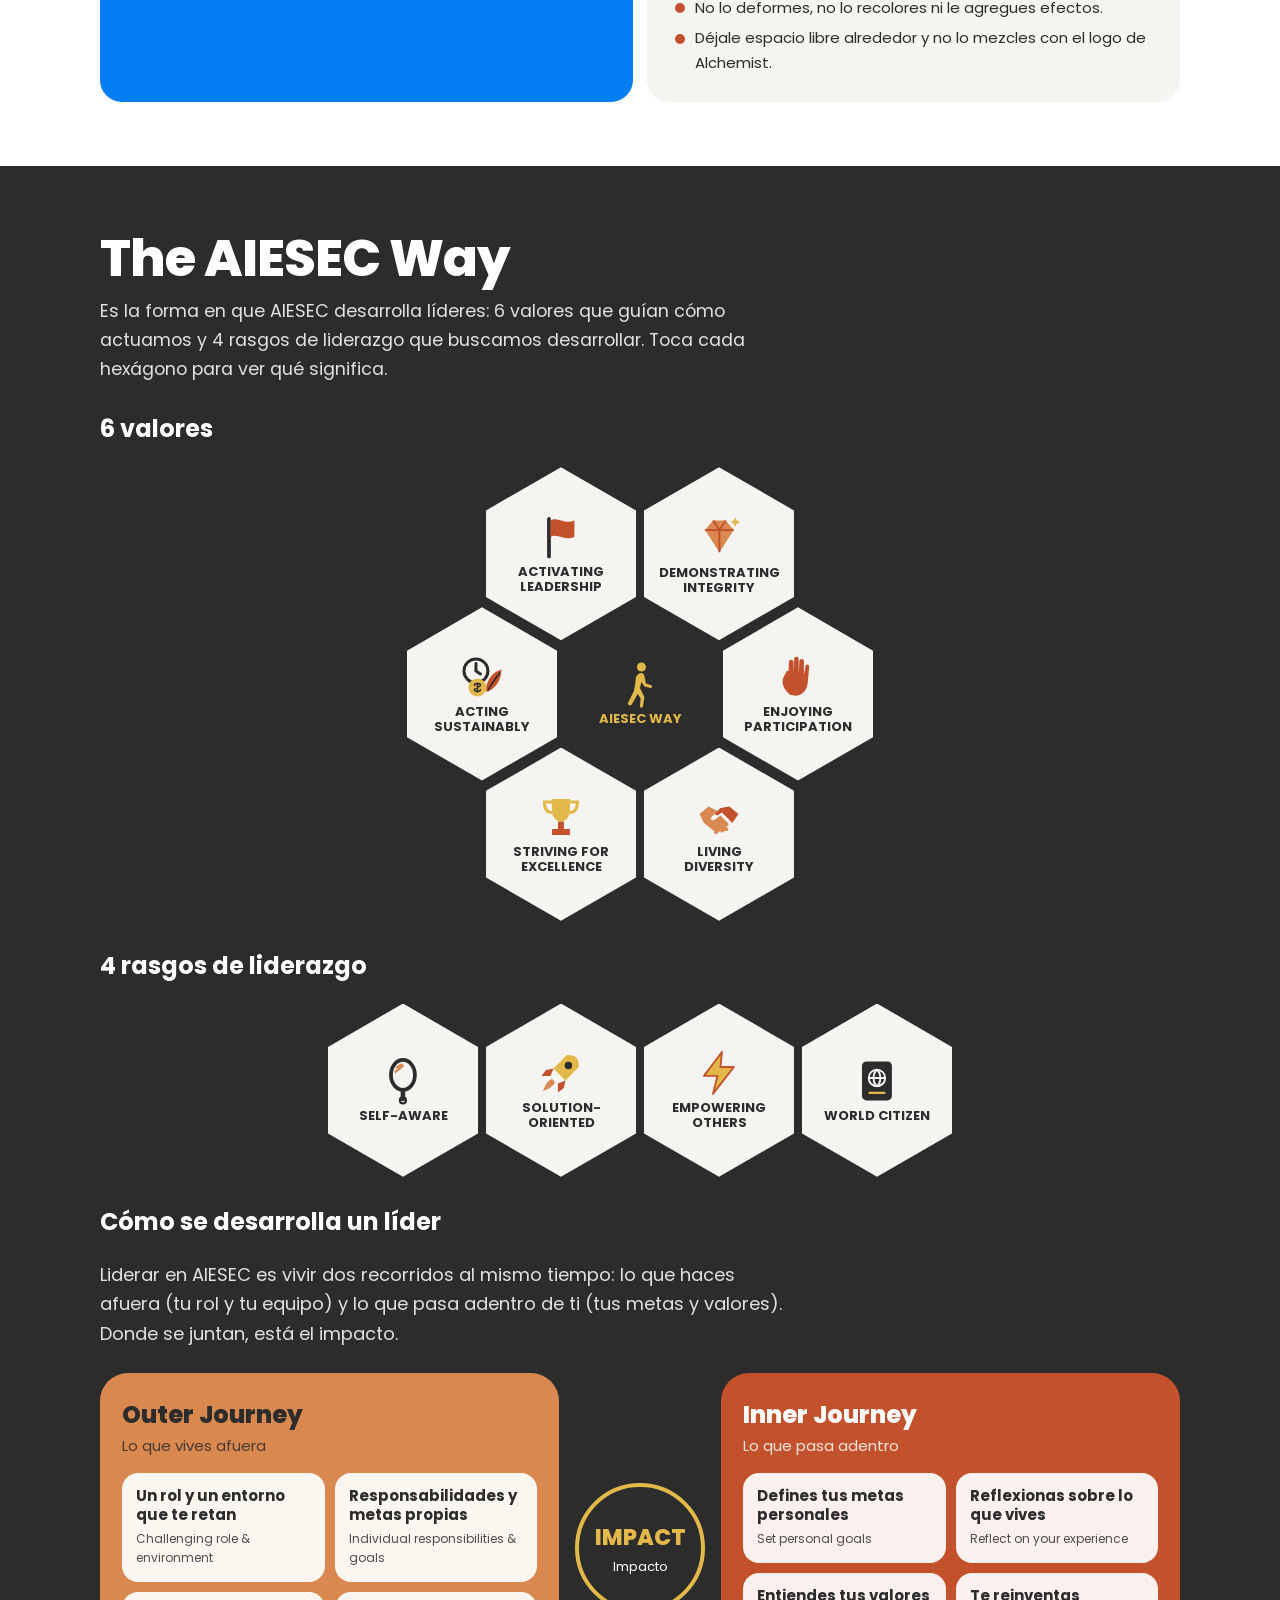
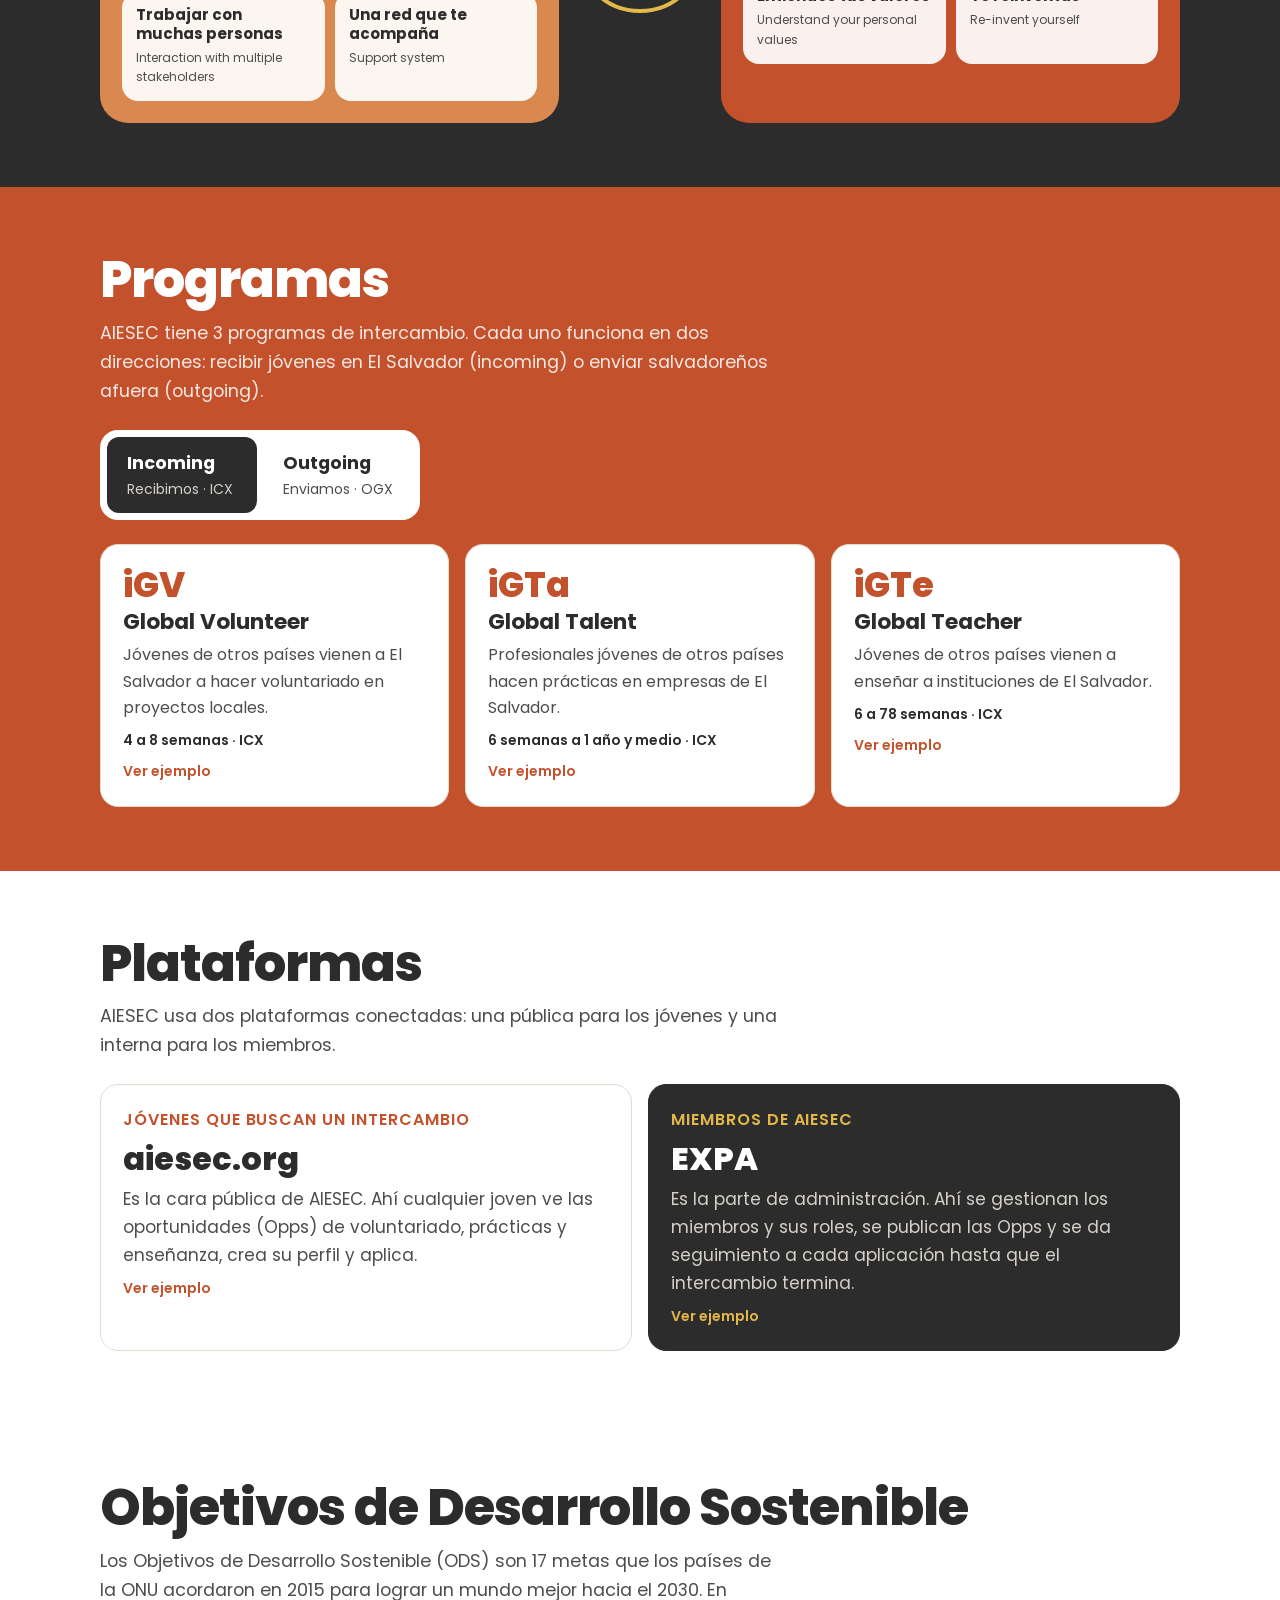
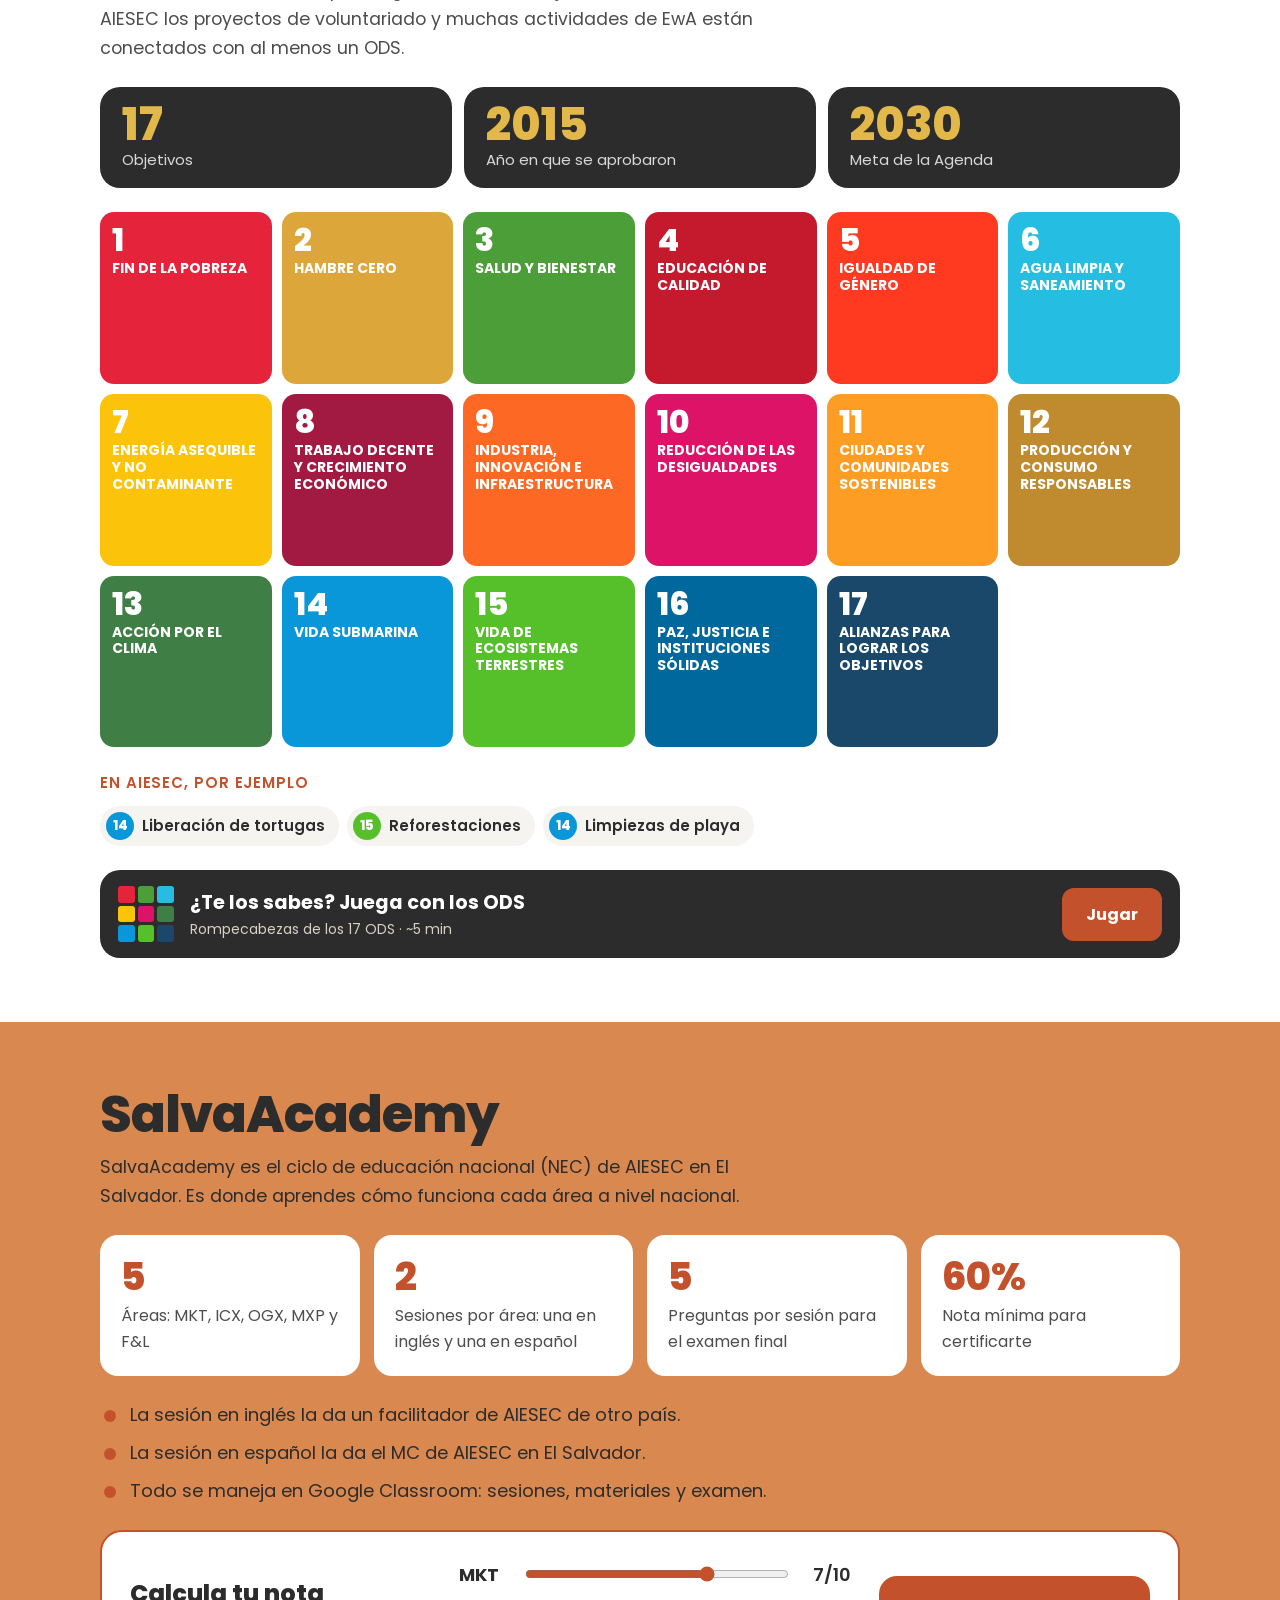
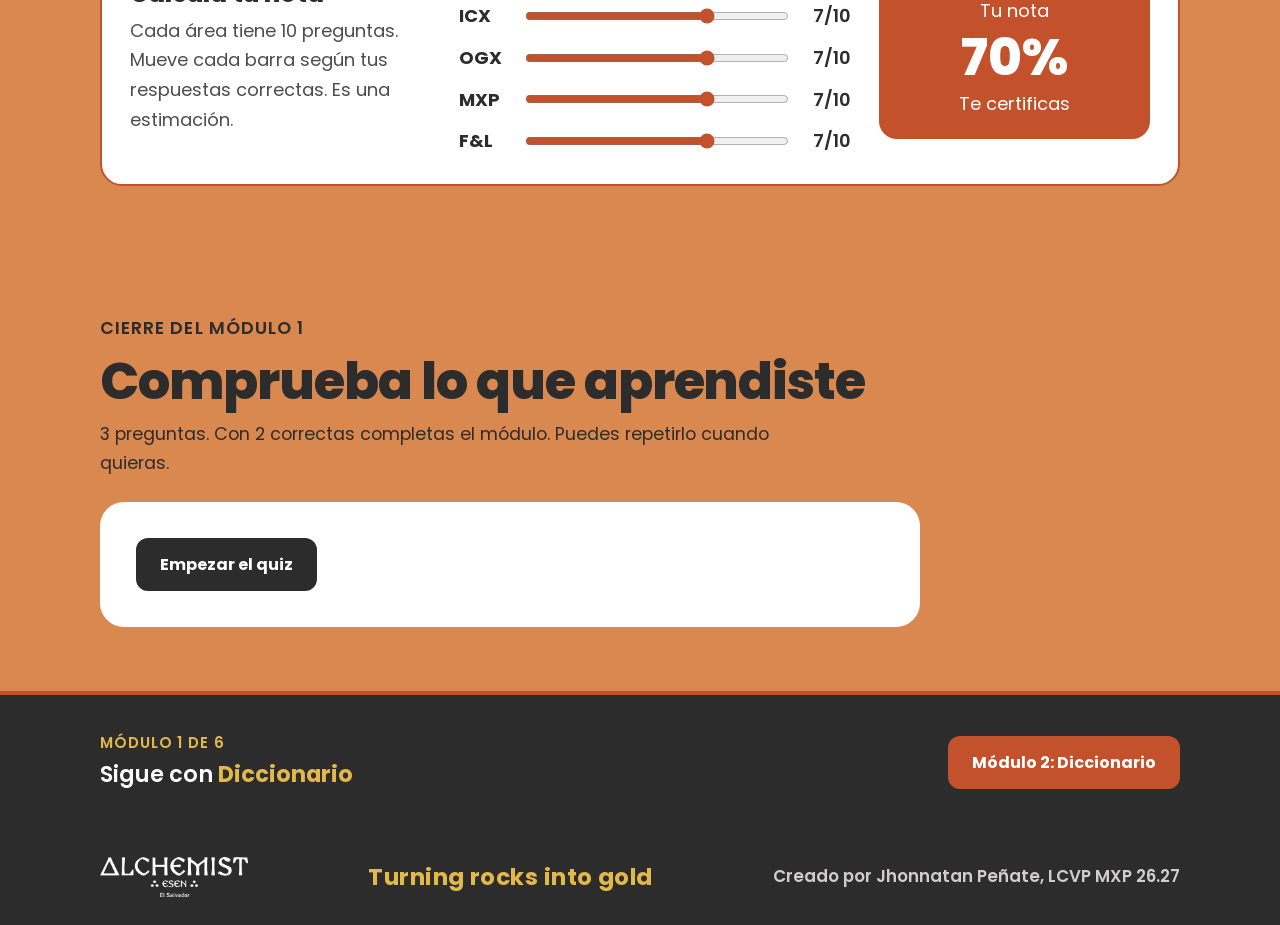
==== commit 318f628e: "feat: equipo en bento 2x2 en todos los niveles y ajustes del juego a los lineamientos de la ONU Co-A" ====
--- a/aprende.html
+++ b/aprende.html
@@ -203,7 +203,13 @@
             <div class="ods-ex__list" id="odsEx"></div>
           </div>
           <a class="play-cta" href="juega.html">
-            <span class="play-cta__bar" aria-hidden="true"></span>
+            <span class="play-cta__bar" aria-hidden="true"
+              ><i style="--c: #e5243b"></i><i style="--c: #4c9f38"></i
+              ><i style="--c: #26bde2"></i><i style="--c: #fcc30b"></i
+              ><i style="--c: #dd1367"></i><i style="--c: #3f7e44"></i
+              ><i style="--c: #0a97d9"></i><i style="--c: #56c02b"></i
+              ><i style="--c: #19486a"></i
+            ></span>
             <span
               ><b>¿Te los sabes? Juega con los ODS</b
               ><small>Rompecabezas de los 17 ODS · ~5 min</small></span
--- a/assets/css/layout.css
+++ b/assets/css/layout.css
@@ -314,7 +314,7 @@
   white-space: nowrap;
   font-size: clamp(0.95rem, 1.4vw, 1.05rem);
   font-weight: 600;
-  color: var(--gold);
+  color: #cfcdce;
 }
 @media (max-width: 760px) {
   .site-footer .site-footer__in {
--- a/assets/css/components.css
+++ b/assets/css/components.css
@@ -342,8 +342,15 @@
 }
 .team-bento__row {
   display: grid;
-  grid-template-columns: repeat(auto-fit, minmax(min(100%, 140px), 1fr));
+  grid-template-columns: repeat(2, minmax(0, 1fr));
   gap: 8px;
+}
+/* si queda uno solo al final, va centrado */
+.team-bento__row:not(.team-bento__row--lcvp)
+  > .team-bento__card:last-child:nth-child(odd) {
+  grid-column: 1 / -1;
+  justify-self: center;
+  width: calc(50% - 4px);
 }
 .team-bento__row--lcvp {
   grid-template-columns: minmax(0, 260px);
@@ -407,32 +414,18 @@
   transform: translateY(-3px);
   box-shadow: 0 6px 0 var(--orange);
 }
+/* mini cuadrícula de colores (no usa la rueda oficial de los ODS) */
 .play-cta__bar {
   flex: none;
   width: 56px;
   height: 56px;
-  border-radius: 50%;
-  background: conic-gradient(
-    #e5243b 0 6%,
-    #dda63a 0 12%,
-    #4c9f38 0 18%,
-    #c5192d 0 24%,
-    #ff3a21 0 29%,
-    #26bde2 0 35%,
-    #fcc30b 0 41%,
-    #a21942 0 47%,
-    #fd6925 0 53%,
-    #dd1367 0 59%,
-    #fd9d24 0 65%,
-    #bf8b2e 0 71%,
-    #3f7e44 0 76%,
-    #0a97d9 0 82%,
-    #56c02b 0 88%,
-    #00689d 0 94%,
-    #19486a 0
-  );
-  -webkit-mask: radial-gradient(circle, transparent 42%, #000 43%);
-  mask: radial-gradient(circle, transparent 42%, #000 43%);
+  display: grid;
+  grid-template-columns: repeat(3, 1fr);
+  gap: 3px;
+}
+.play-cta__bar i {
+  border-radius: 3px;
+  background: var(--c);
 }
 .play-cta > span:nth-child(2) {
   display: grid;
--- a/assets/css/aprende.css
+++ b/assets/css/aprende.css
@@ -802,13 +802,21 @@
 }
 .lde {
   display: grid;
-  grid-template-columns: 1fr auto 1fr;
+  grid-template-columns: minmax(0, 1fr) auto minmax(0, 1fr);
   gap: 16px;
-  align-items: center;
-}
-@media (max-width: 820px) {
+  align-items: stretch;
+}
+.lde__impact {
+  align-self: center;
+}
+/* tablet y celular: de arriba hacia abajo — Outer, Impact, Inner */
+@media (max-width: 1060px) {
   .lde {
-    grid-template-columns: 1fr;
+    grid-template-columns: minmax(0, 1fr);
+    gap: 12px;
+  }
+  .lde__impact {
+    width: 110px;
   }
 }
 .lde__loop {
@@ -838,8 +846,12 @@
 }
 .lde__steps {
   display: grid;
-  grid-template-columns: 1fr 1fr;
+  grid-template-columns: repeat(2, minmax(0, 1fr));
+  grid-auto-rows: 1fr;
   gap: 10px;
+}
+.lde__loop {
+  align-content: start;
 }
 .lde__step {
   font: inherit;
@@ -849,7 +861,8 @@
   border-radius: 16px;
   padding: 14px;
   display: grid;
-  gap: 2px;
+  align-content: start;
+  gap: 4px;
   background: rgba(255, 255, 255, 0.92);
   color: var(--ink);
   transition: transform var(--fast) var(--ease);
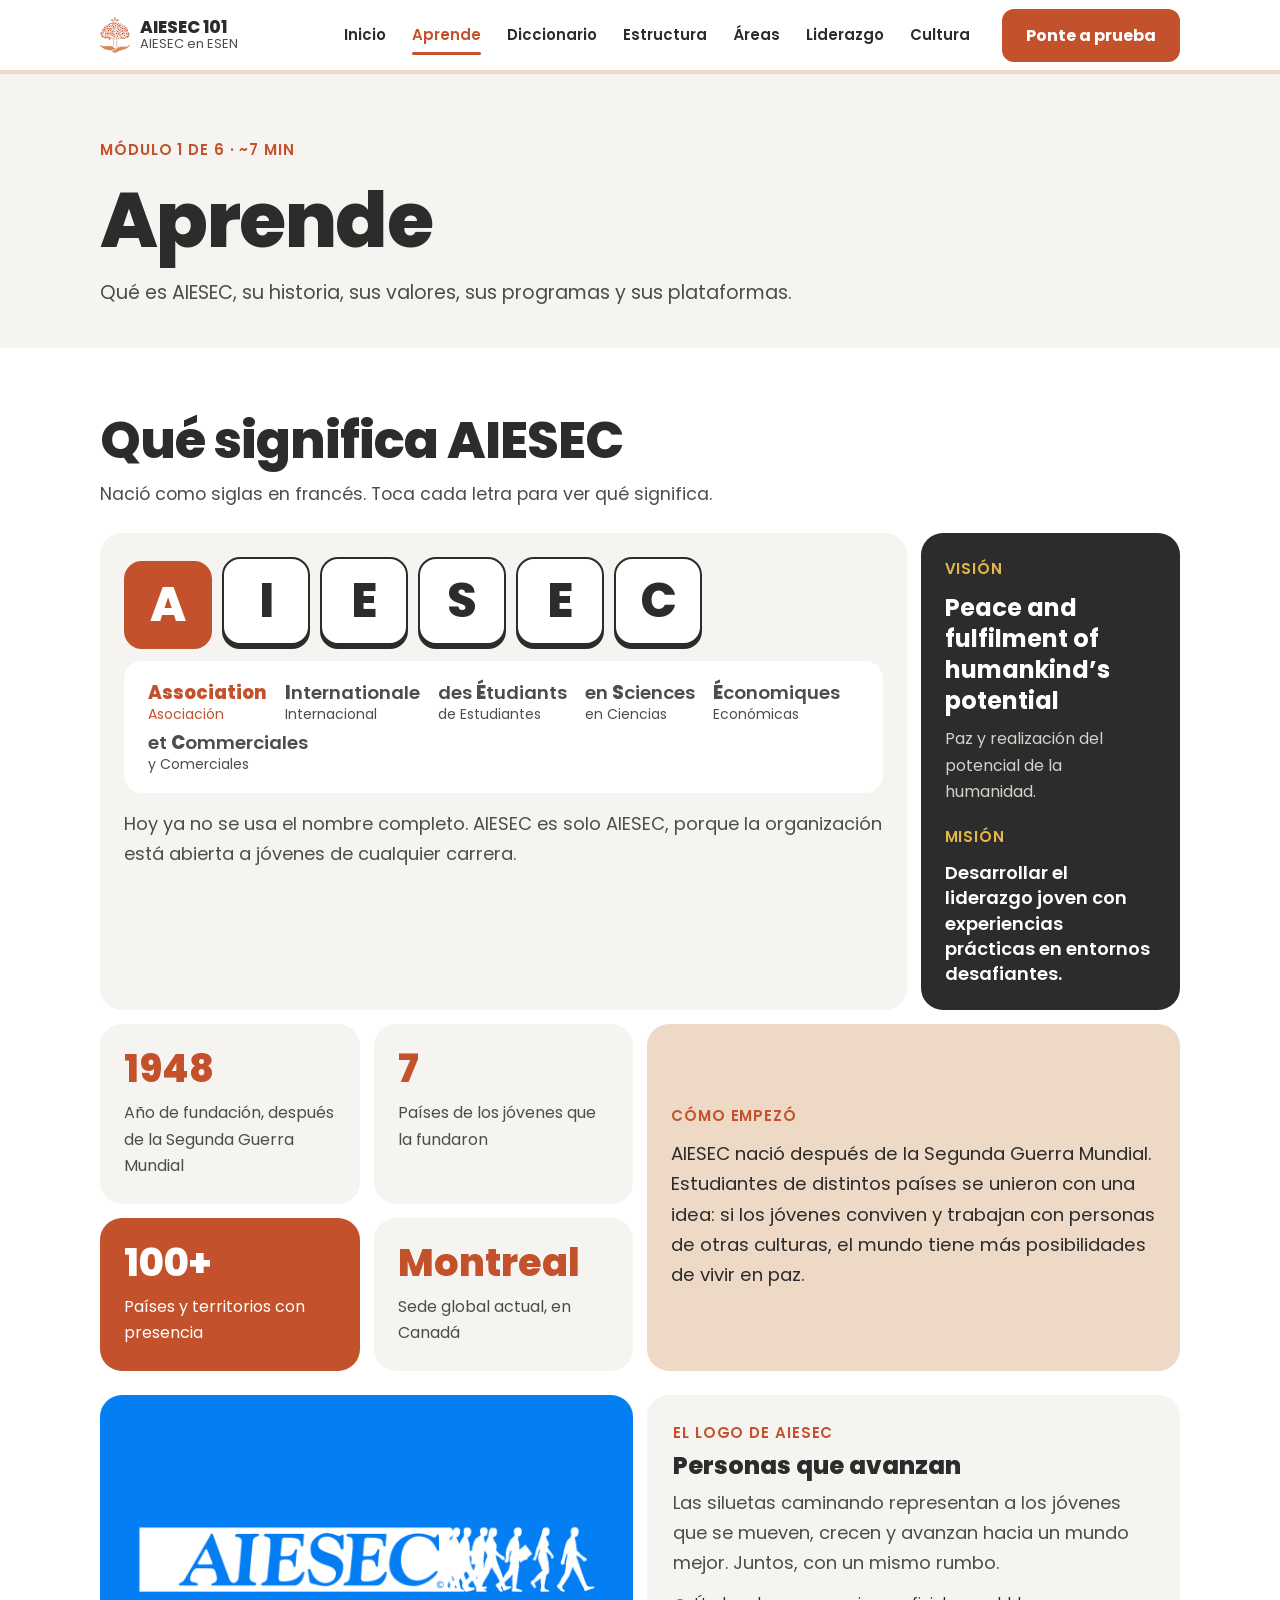
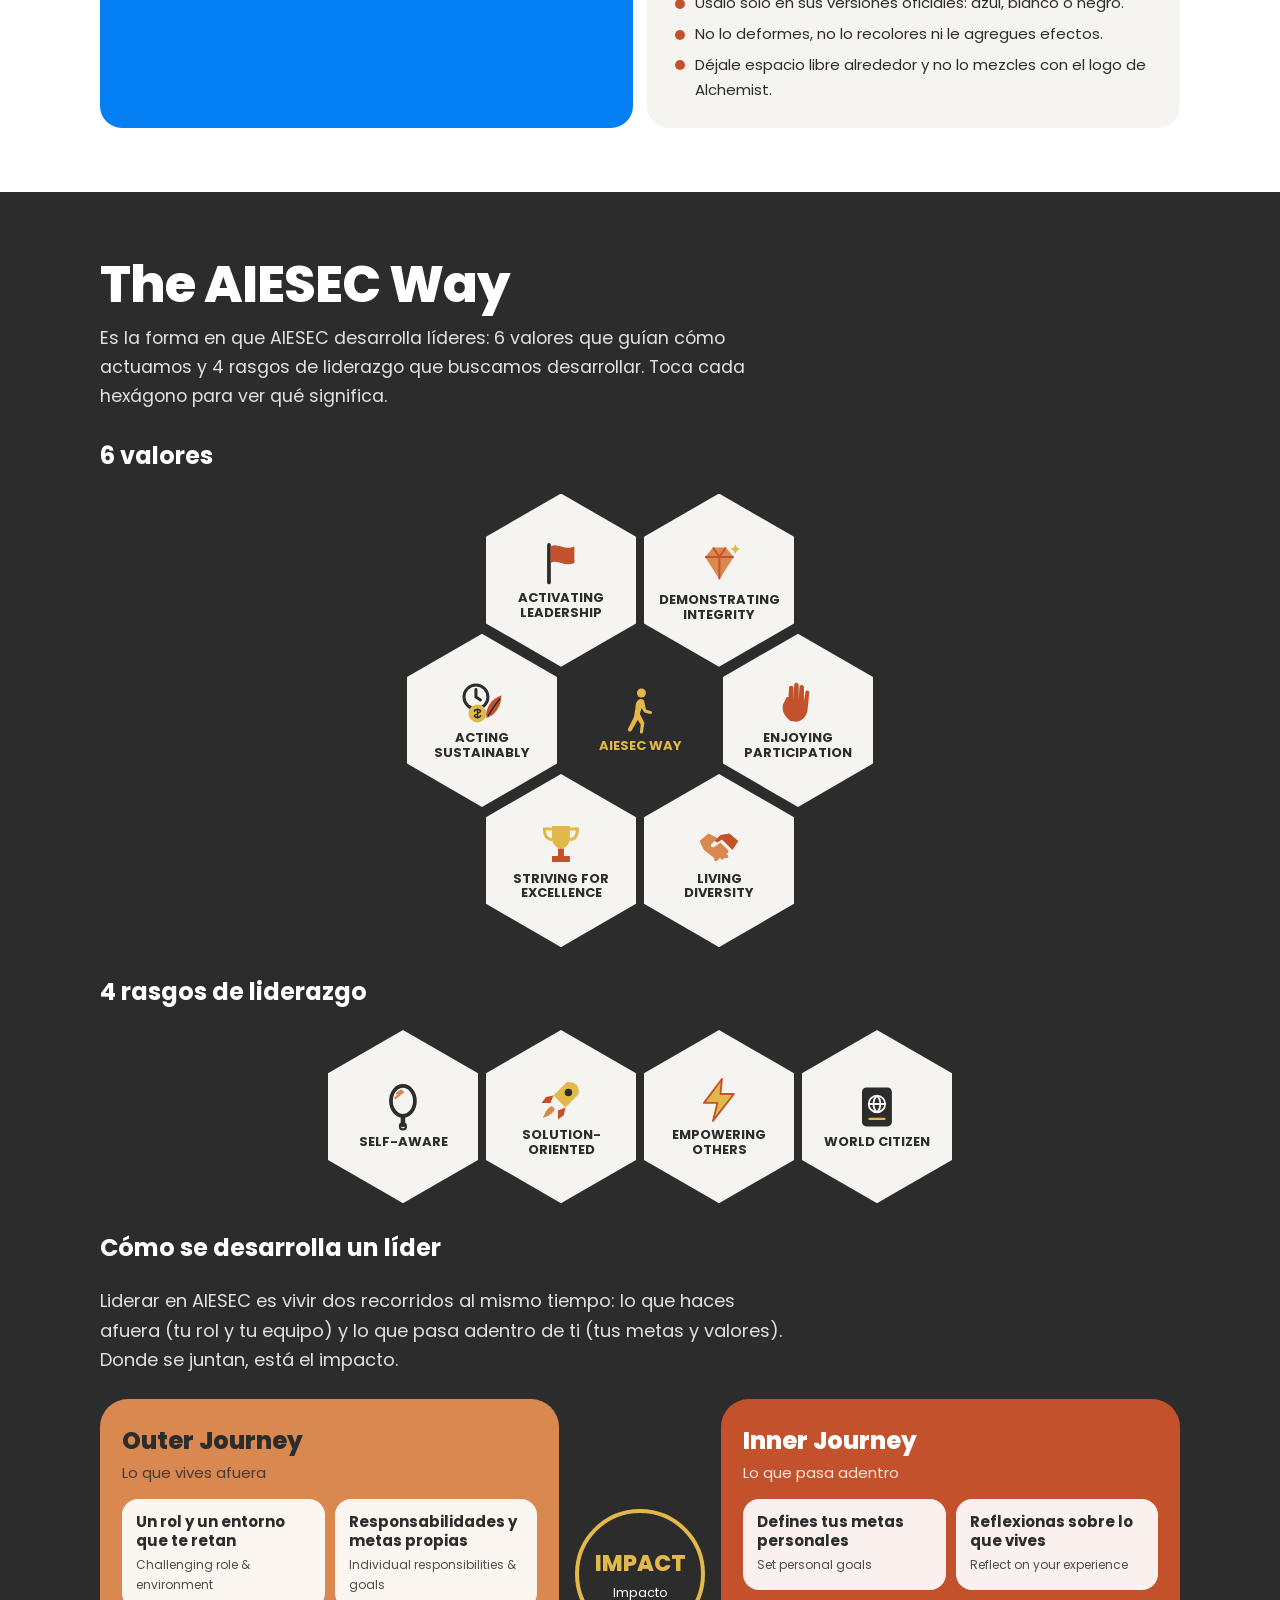
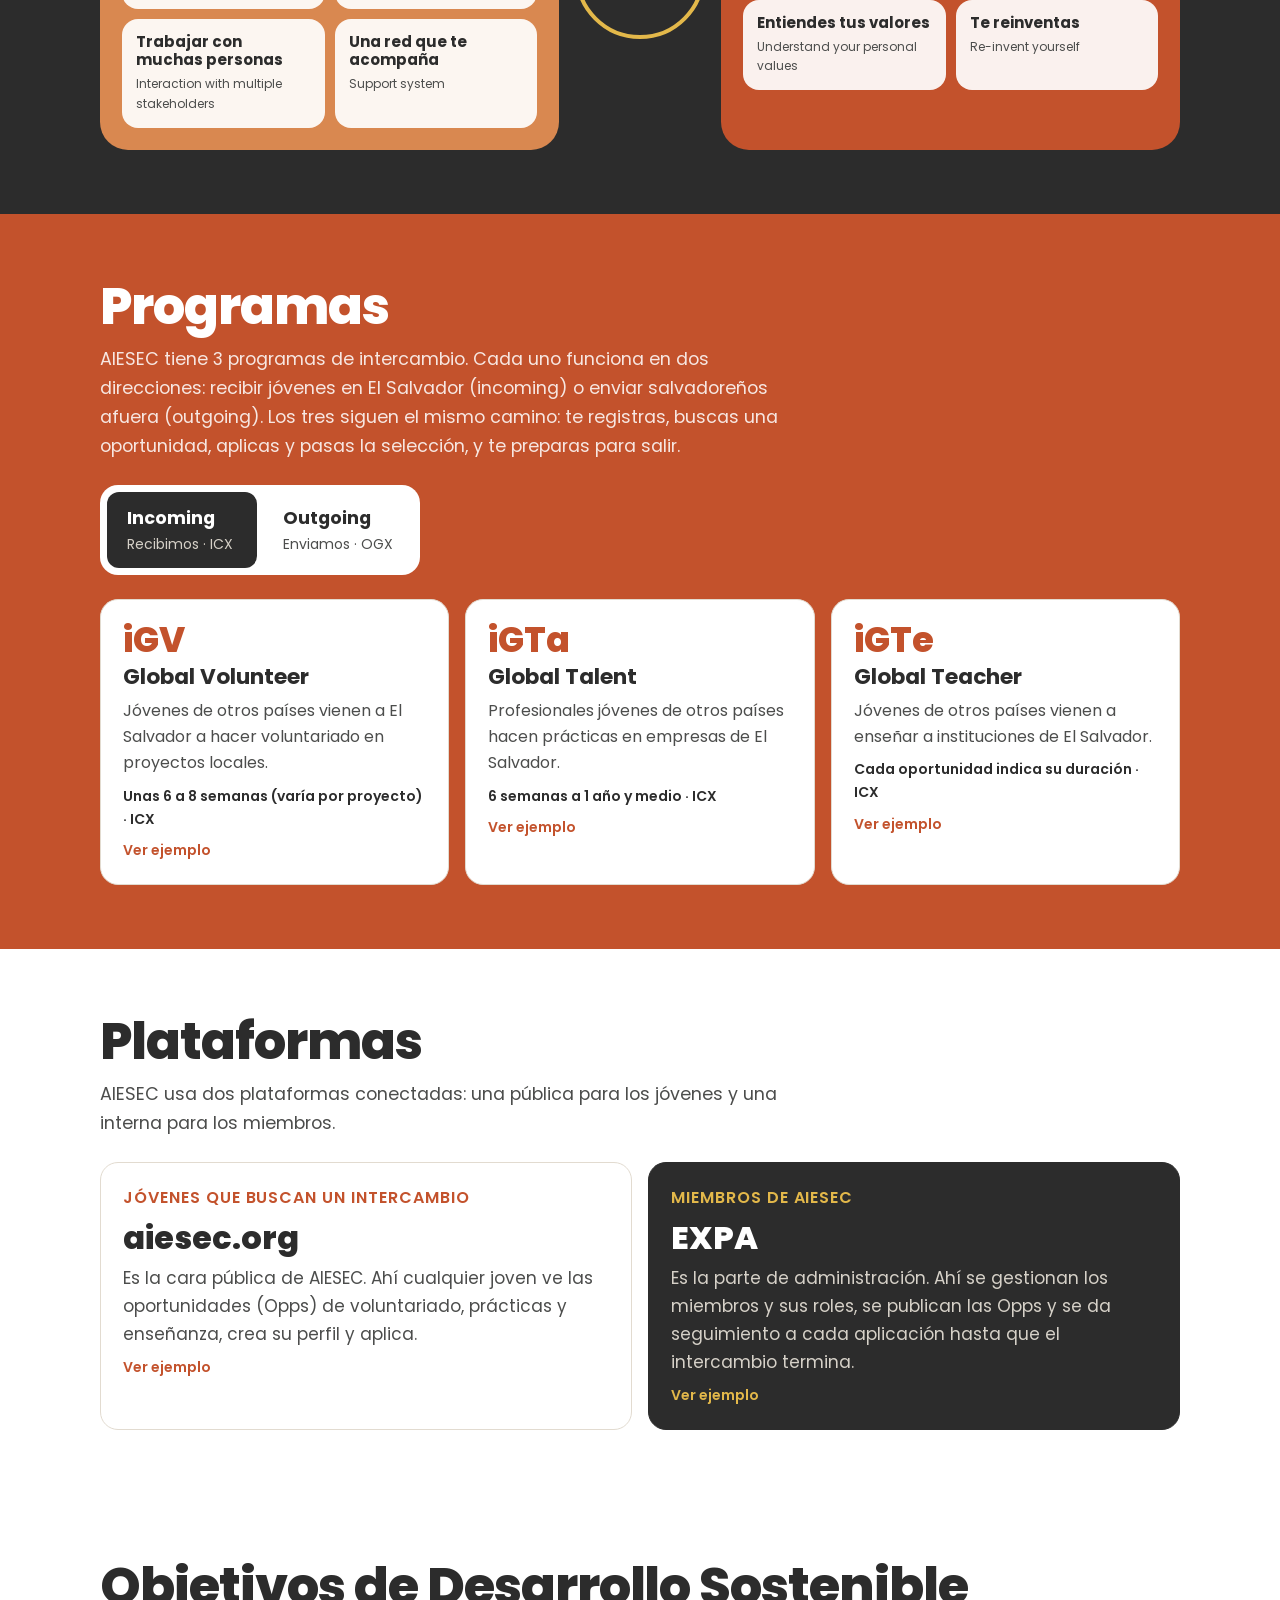
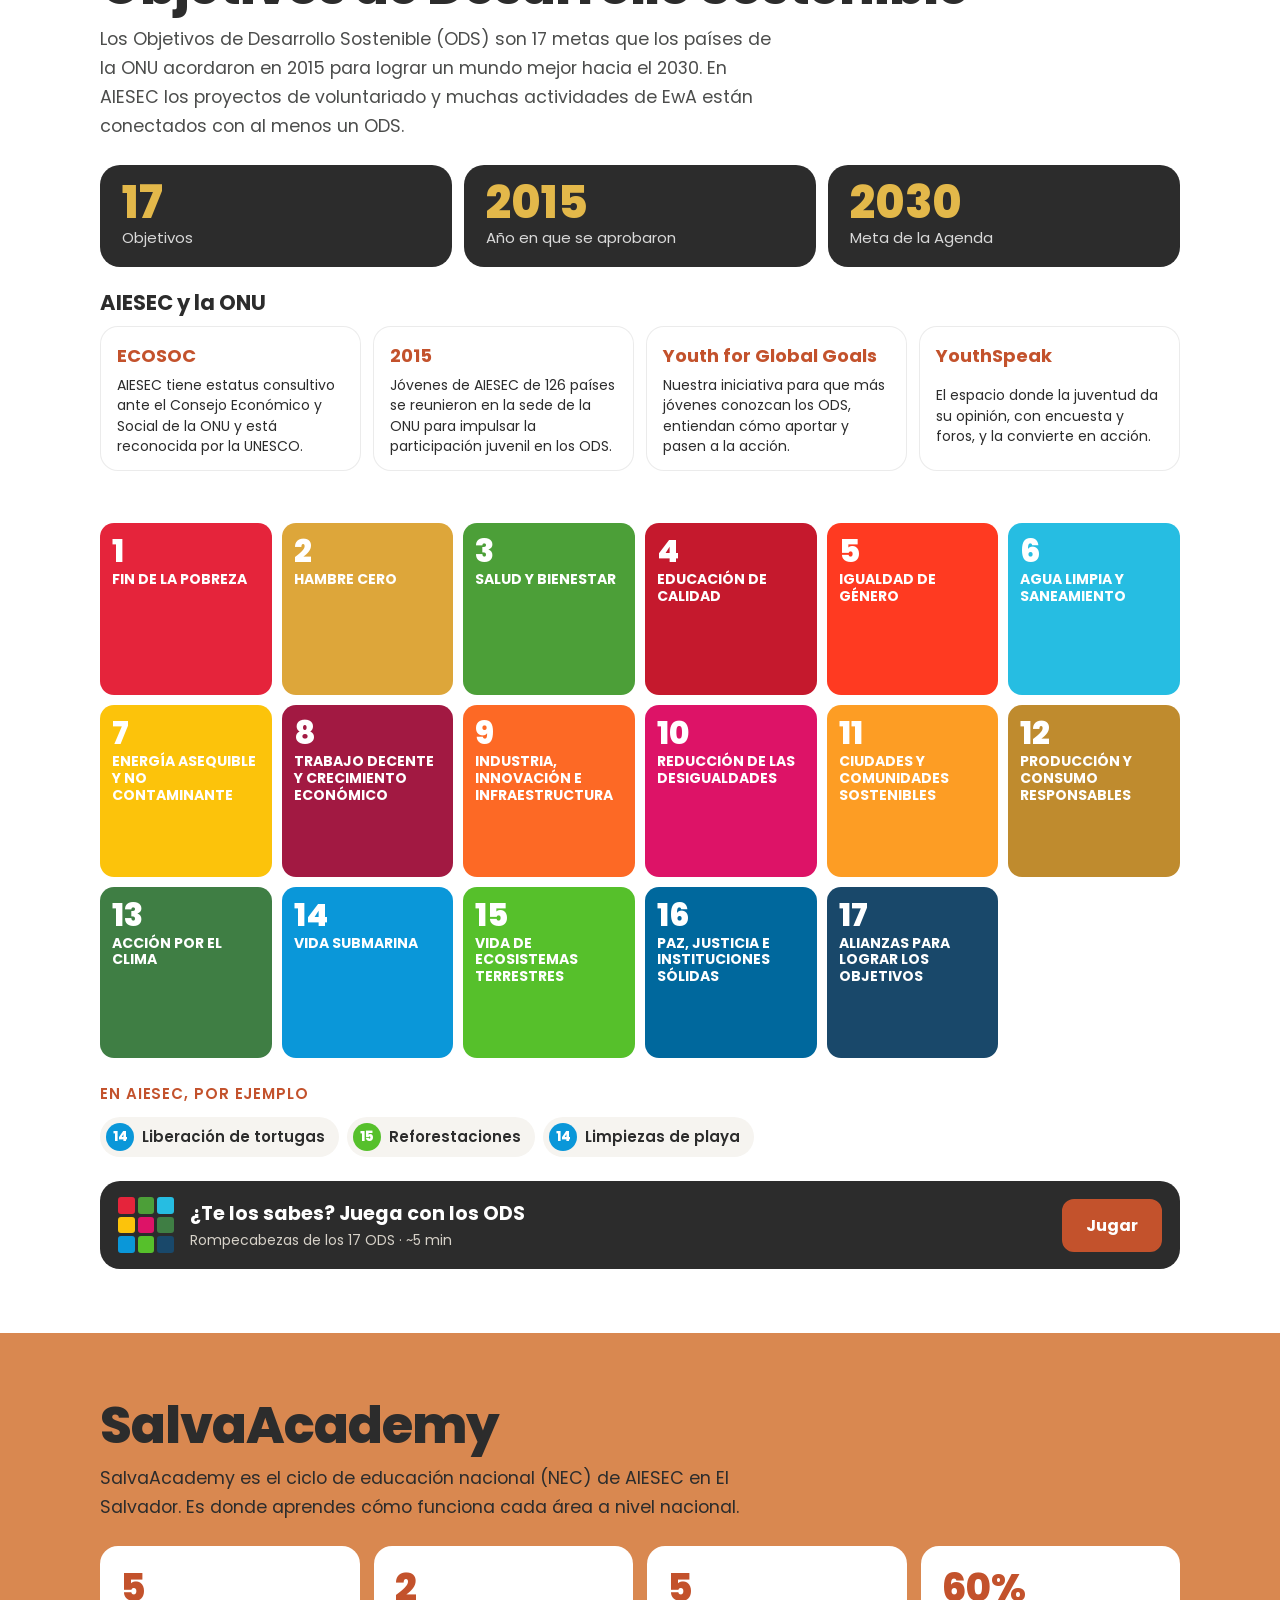
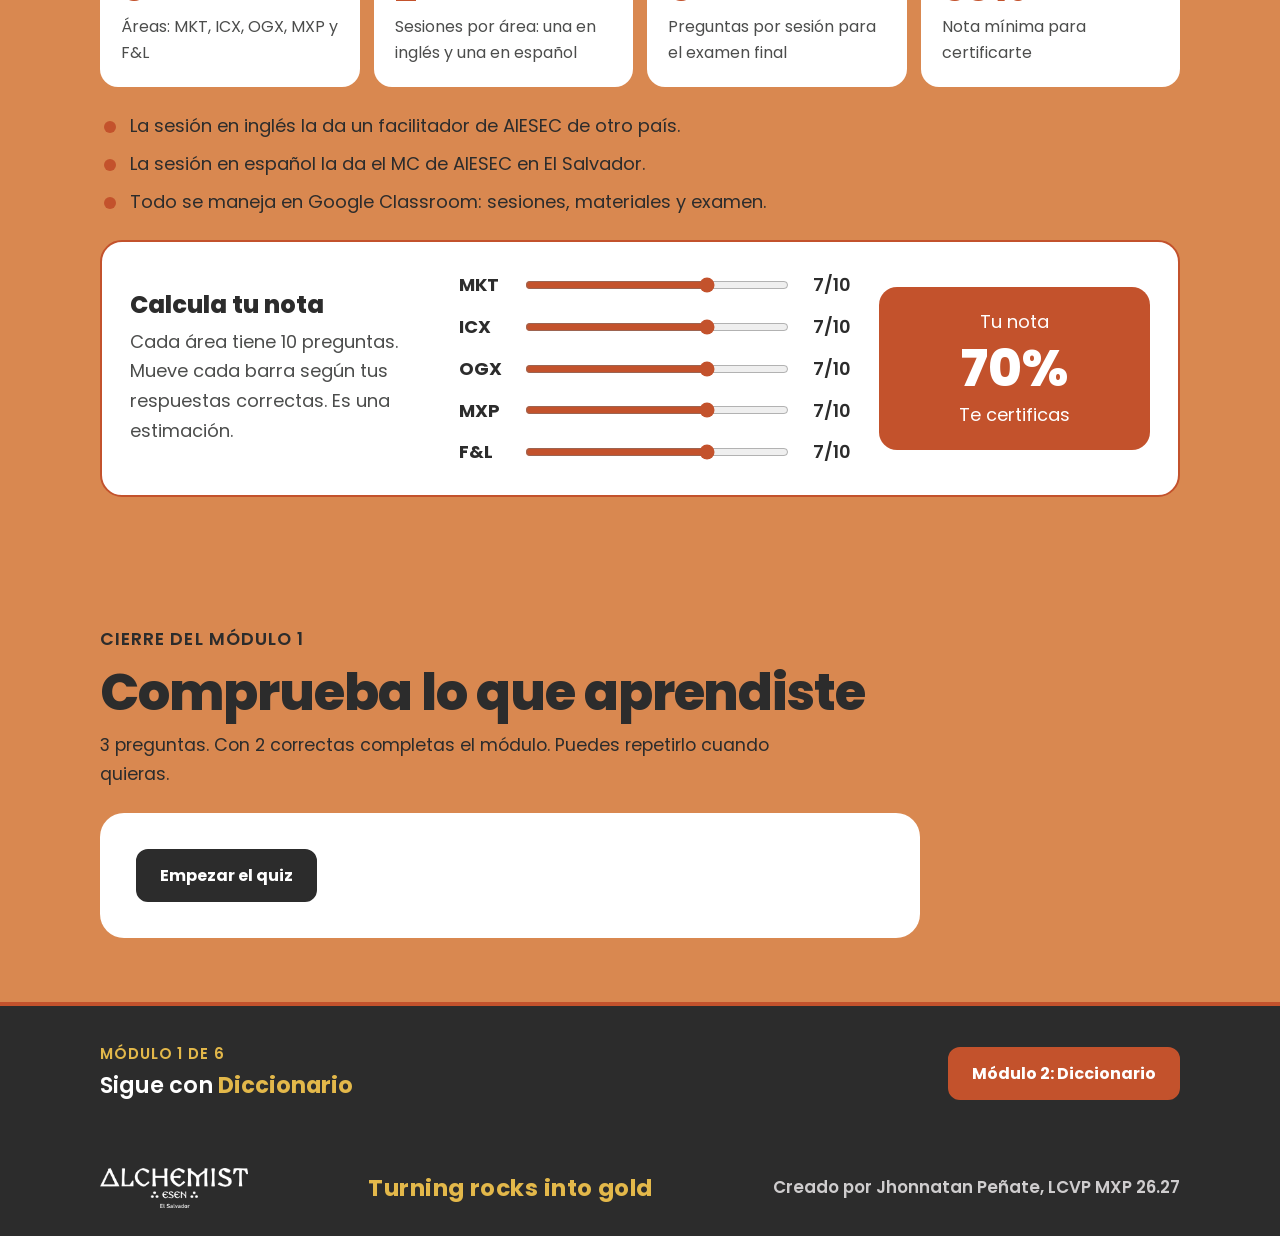
==== commit fcc9b31b: "contenido: datos confirmados de AIESEC (100+ países, 7 fundadores), frase oficial de cada valor, AIE" ====
--- a/aprende.html
+++ b/aprende.html
@@ -150,7 +150,9 @@
             <p>
               AIESEC tiene 3 programas de intercambio. Cada uno funciona en dos
               direcciones: recibir jóvenes en El Salvador (incoming) o enviar
-              salvadoreños afuera (outgoing).
+              salvadoreños afuera (outgoing). Los tres siguen el mismo camino:
+              te registras, buscas una oportunidad, aplicas y pasas la
+              selección, y te preparas para salir.
             </p>
           </header>
           <div
@@ -197,6 +199,7 @@
             <p id="odsIntro"></p>
           </header>
           <div class="ods-facts" id="odsFacts"></div>
+          <div class="ods-onu" id="odsOnu"></div>
           <div class="ods" id="odsGrid"></div>
           <div class="ods-ex">
             <p class="kicker">En AIESEC, por ejemplo</p>
--- a/assets/css/layout.css
+++ b/assets/css/layout.css
@@ -86,7 +86,10 @@
   border: 0;
   border-radius: 10px;
   padding: 10px 16px;
+  min-height: 44px;
+  min-width: 44px;
   cursor: pointer;
+  touch-action: manipulation;
 }
 .progress {
   height: 3px;
@@ -110,7 +113,10 @@
     calc(24px + env(safe-area-inset-bottom, 0px)) var(--gutter);
   display: grid;
   grid-template-rows: auto 1fr auto;
-  gap: 24px;
+  gap: 20px;
+  overflow-y: auto;
+  -webkit-overflow-scrolling: touch;
+  overscroll-behavior: contain;
 }
 .mobile-nav__top {
   display: flex;
--- a/assets/css/components.css
+++ b/assets/css/components.css
@@ -440,6 +440,21 @@
   font-size: 14px;
 }
 @media (max-width: 480px) {
+  .play-cta {
+    padding: 14px 16px;
+    border-radius: 18px;
+    gap: 12px;
+  }
+  .play-cta__bar {
+    width: 46px;
+    height: 46px;
+  }
+  .play-cta b {
+    font-size: 1.1rem;
+  }
+  .play-cta small {
+    font-size: 13px;
+  }
   .play-cta .btn {
     display: none;
   }
--- a/assets/css/badges.css
+++ b/assets/css/badges.css
@@ -207,6 +207,21 @@
   filter: grayscale(1);
   opacity: 0.35;
 }
+@media (max-width: 560px) {
+  .badge-card {
+    grid-template-columns: 96px 1fr;
+    gap: 14px;
+    padding: 14px 16px;
+    border-radius: 18px;
+  }
+  .badge-card__txt b {
+    font-size: 1.1rem;
+    line-height: 1.25;
+  }
+  .badge-card__txt span {
+    font-size: 13px;
+  }
+}
 
 /* ---------- modal de celebración ---------- */
 .celebra__box {
@@ -255,6 +270,30 @@
 .celebra__note {
   font-size: 13px;
   color: var(--muted);
+}
+@media (max-width: 560px) {
+  .celebra__box {
+    padding: 24px var(--gutter-r) calc(24px + env(safe-area-inset-bottom, 0px))
+      var(--gutter);
+    gap: 12px;
+    max-height: 92vh;
+    overflow-y: auto;
+  }
+  .celebra__box .badge {
+    width: min(100%, 200px);
+  }
+  .celebra__box .modal__title {
+    font-size: 1.6rem;
+  }
+  .celebra__actions {
+    width: 100%;
+    flex-direction: column;
+  }
+  .celebra__actions .btn {
+    width: 100%;
+    min-height: 48px;
+    justify-content: center;
+  }
 }
 
 /* animación de la insignia */
--- a/assets/css/aprende.css
+++ b/assets/css/aprende.css
@@ -31,6 +31,7 @@
   box-shadow: 0 4px 0 var(--ink);
   transition:
     transform var(--fast) var(--ease),
+    box-shadow var(--fast) var(--ease),
     background var(--fast) var(--ease);
 }
 .acronym button:hover {
@@ -40,7 +41,9 @@
   background: var(--terra);
   border-color: var(--terra);
   color: var(--white);
-  box-shadow: 0 4px 0 var(--terra-dark);
+  /* tecla presionada: baja y pierde la sombra */
+  transform: translateY(4px);
+  box-shadow: 0 0 0 var(--terra-dark);
 }
 .acronym__out {
   display: flex;
@@ -381,6 +384,27 @@
       'f1 f2'
       'f3 f4'
       'sto sto';
+  }
+}
+@media (max-width: 560px) {
+  .bento {
+    grid-template-columns: 1fr;
+    grid-template-areas:
+      'acr'
+      'vis'
+      'f1'
+      'f2'
+      'f3'
+      'f4'
+      'sto';
+    gap: 12px;
+  }
+  .tile {
+    padding: 18px 20px;
+    border-radius: 18px;
+  }
+  .tile--acr {
+    gap: 14px;
   }
 }
 
@@ -569,6 +593,28 @@
   border-radius: 10px;
   justify-self: start;
 }
+@media (max-width: 560px) {
+  .ods__tile.is-open {
+    padding: 12px 14px;
+    gap: 6px;
+  }
+  .ods__tile.is-open b {
+    font-size: 1.8rem;
+  }
+  .ods__tile.is-open .ods__name {
+    font-size: 14px;
+    line-height: 1.25;
+  }
+  .ods__tile.is-open .ods__more {
+    font-size: 13px;
+    line-height: 1.35;
+    gap: 6px;
+  }
+  .ods__more em {
+    padding: 6px 10px;
+    font-size: 12px;
+  }
+}
 @keyframes ods-in {
   from {
     opacity: 0;
@@ -783,7 +829,7 @@
   text-transform: uppercase;
   color: var(--gold);
 }
-@media (max-width: 520px) {
+@media (max-width: 560px) {
   .honey {
     --hw: 96px;
   }
@@ -792,6 +838,15 @@
   }
   .hexdetail.open {
     grid-template-columns: 1fr;
+    gap: 12px;
+    padding: 18px 20px;
+  }
+  .hexdetail__icon {
+    width: 44px;
+    justify-self: start;
+  }
+  .hexdetail__txt h4 {
+    font-size: 1.4rem;
   }
 }
 
@@ -939,3 +994,37 @@
 .hex[aria-pressed='true'] .hex__icon {
   color: var(--charcoal);
 }
+
+/* frase oficial corta del valor */
+.hexdetail__of {
+  font-style: italic;
+  color: var(--terra);
+  margin: 2px 0 6px;
+}
+/* AIESEC y la ONU, dentro de la sección de ODS */
+.ods-onu {
+  margin: 0 0 28px;
+}
+.ods-onu h3 {
+  margin: 0 0 12px;
+}
+.ods-onu__list {
+  display: grid;
+  grid-template-columns: repeat(auto-fit, minmax(220px, 1fr));
+  gap: 12px;
+}
+.ods-onu__list div {
+  background: var(--white);
+  border: 1px solid rgba(0, 0, 0, 0.08);
+  border-radius: var(--radius);
+  padding: 14px 16px;
+  display: grid;
+  gap: 4px;
+}
+.ods-onu__list b {
+  color: var(--terra);
+}
+.ods-onu__list span {
+  font-size: 14px;
+  line-height: 1.45;
+}
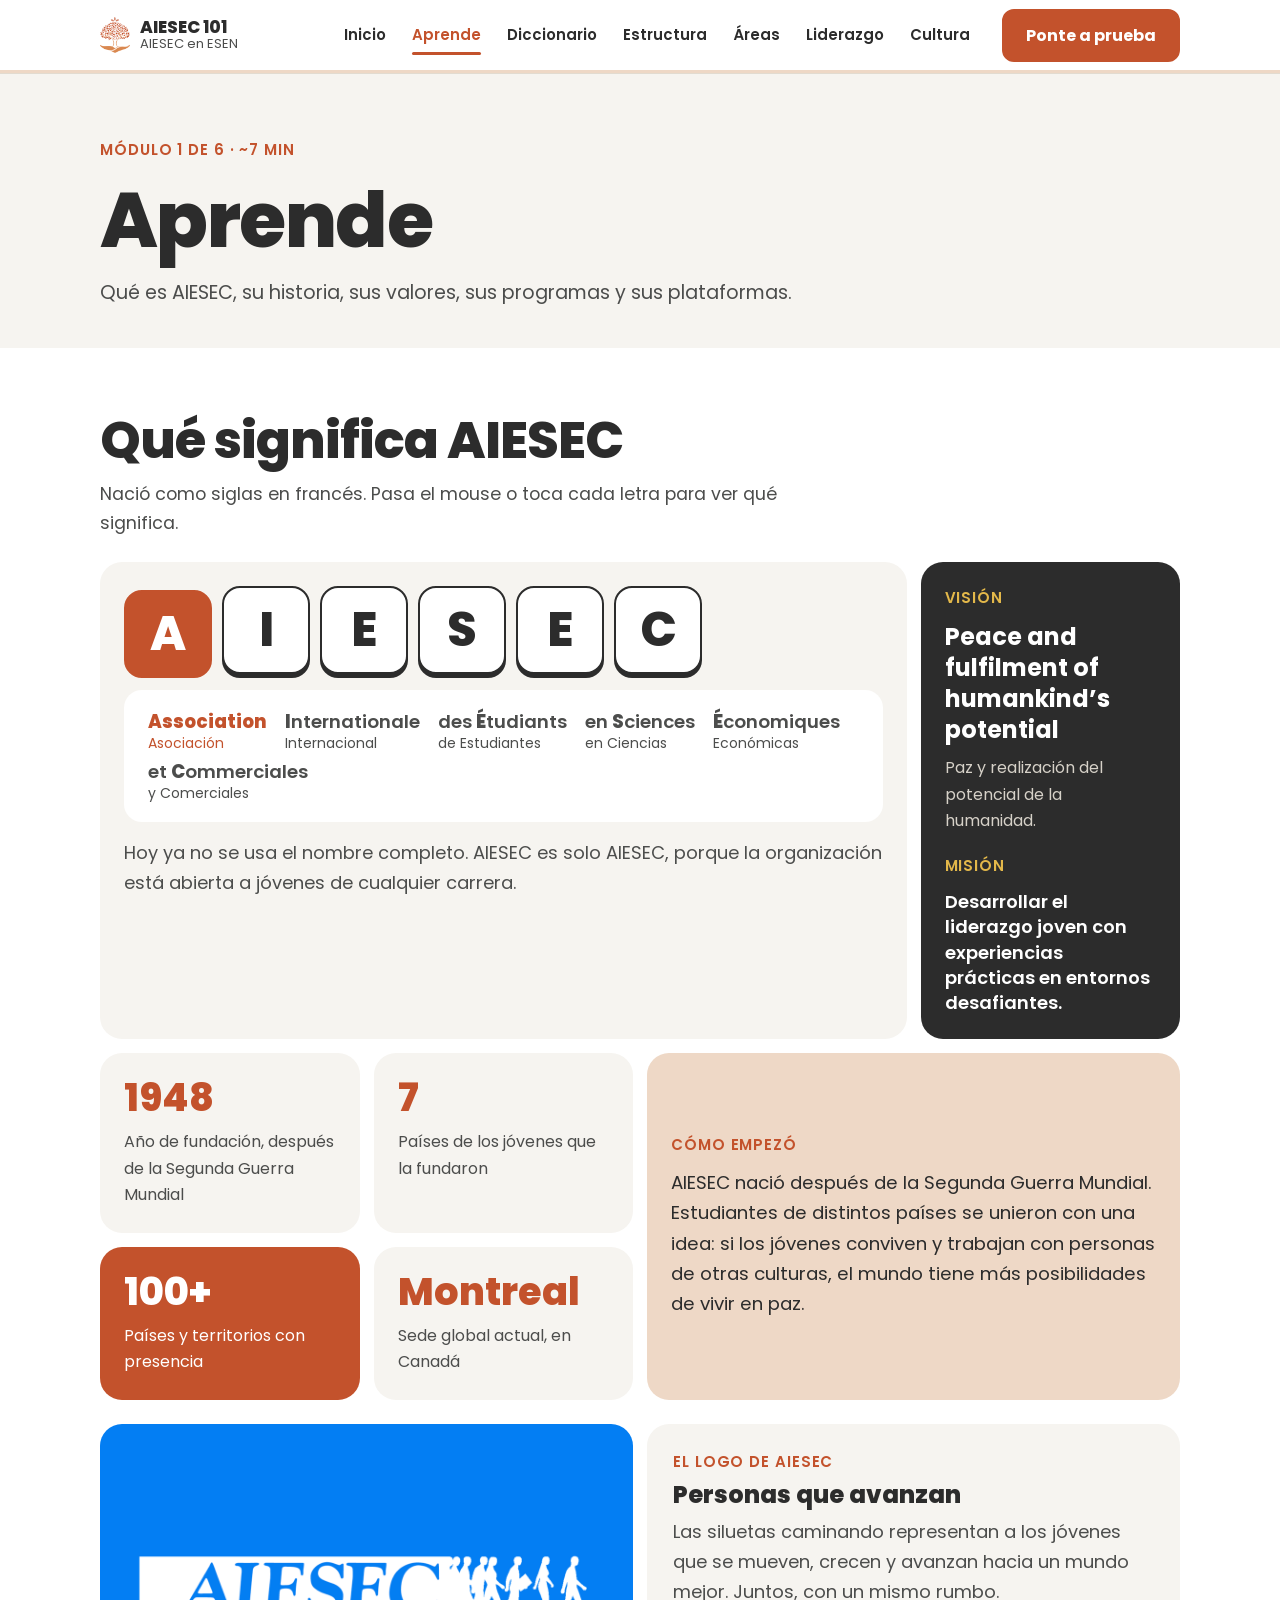
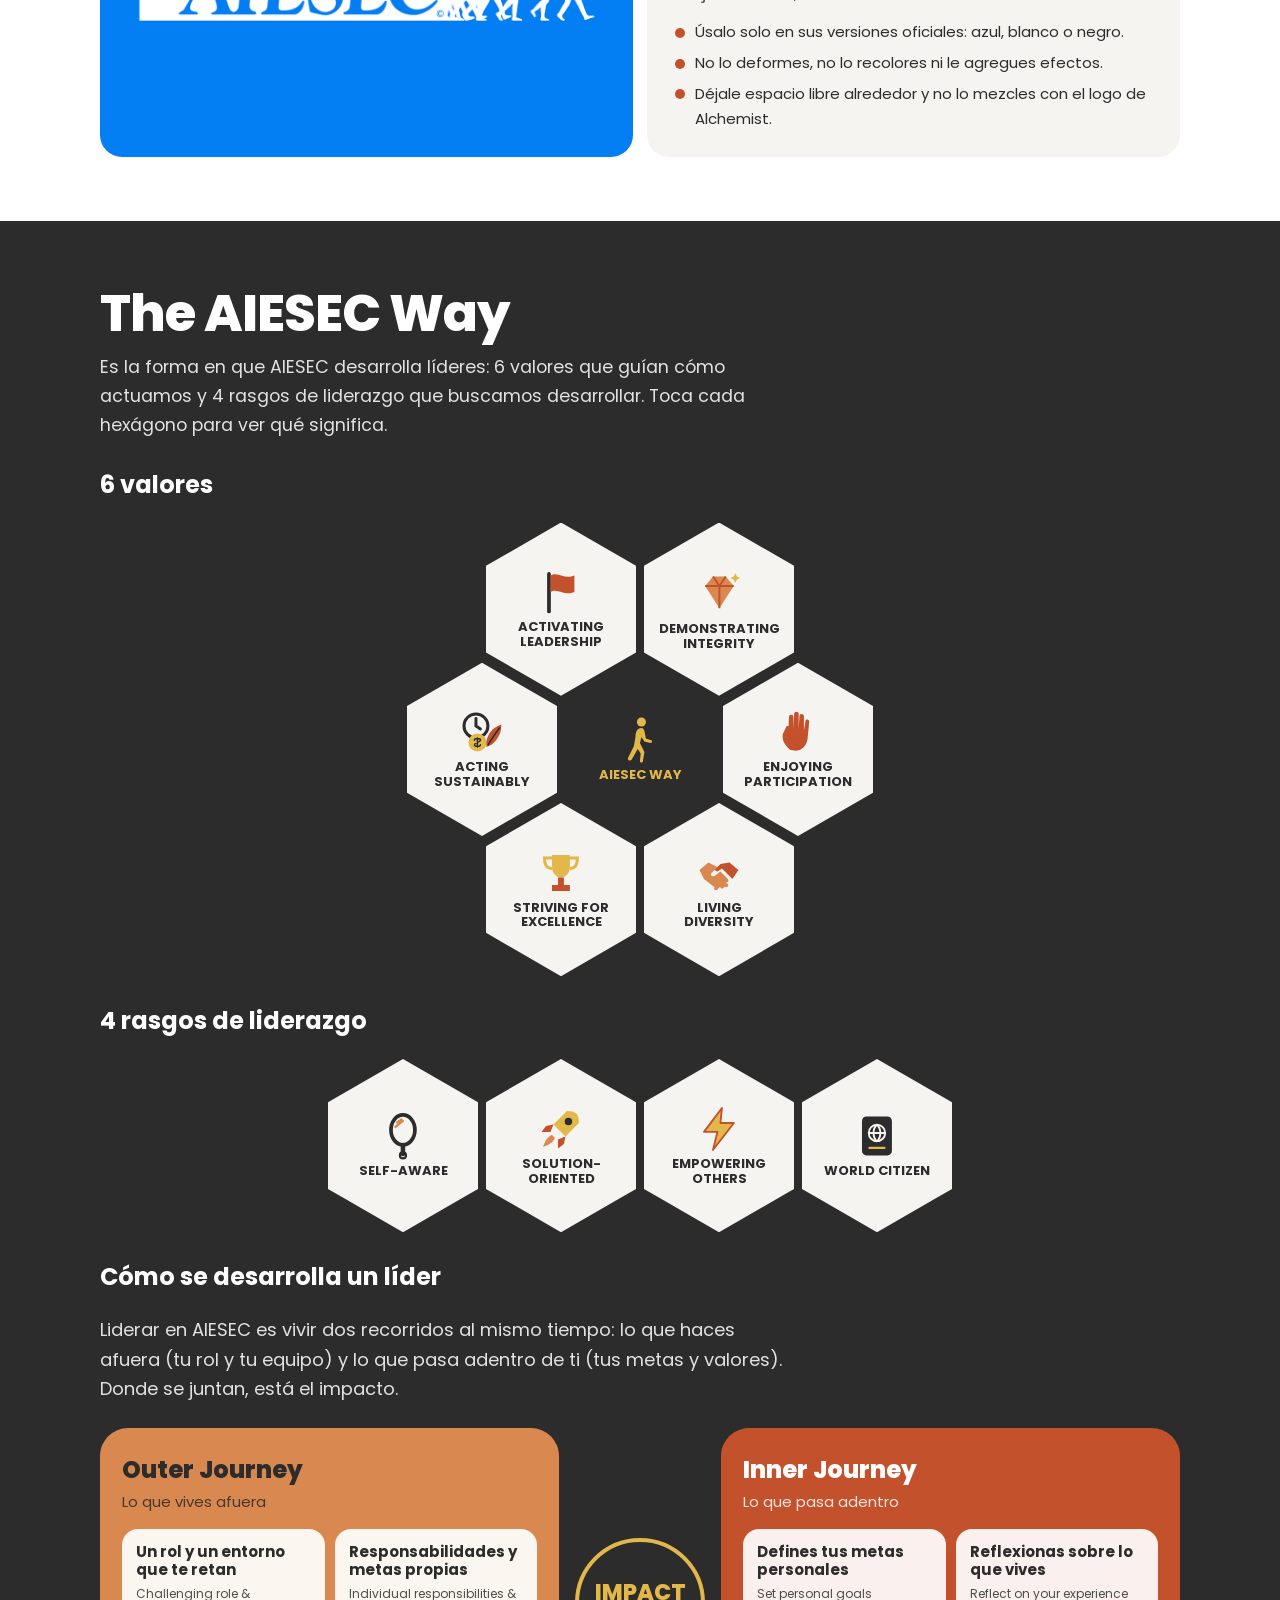
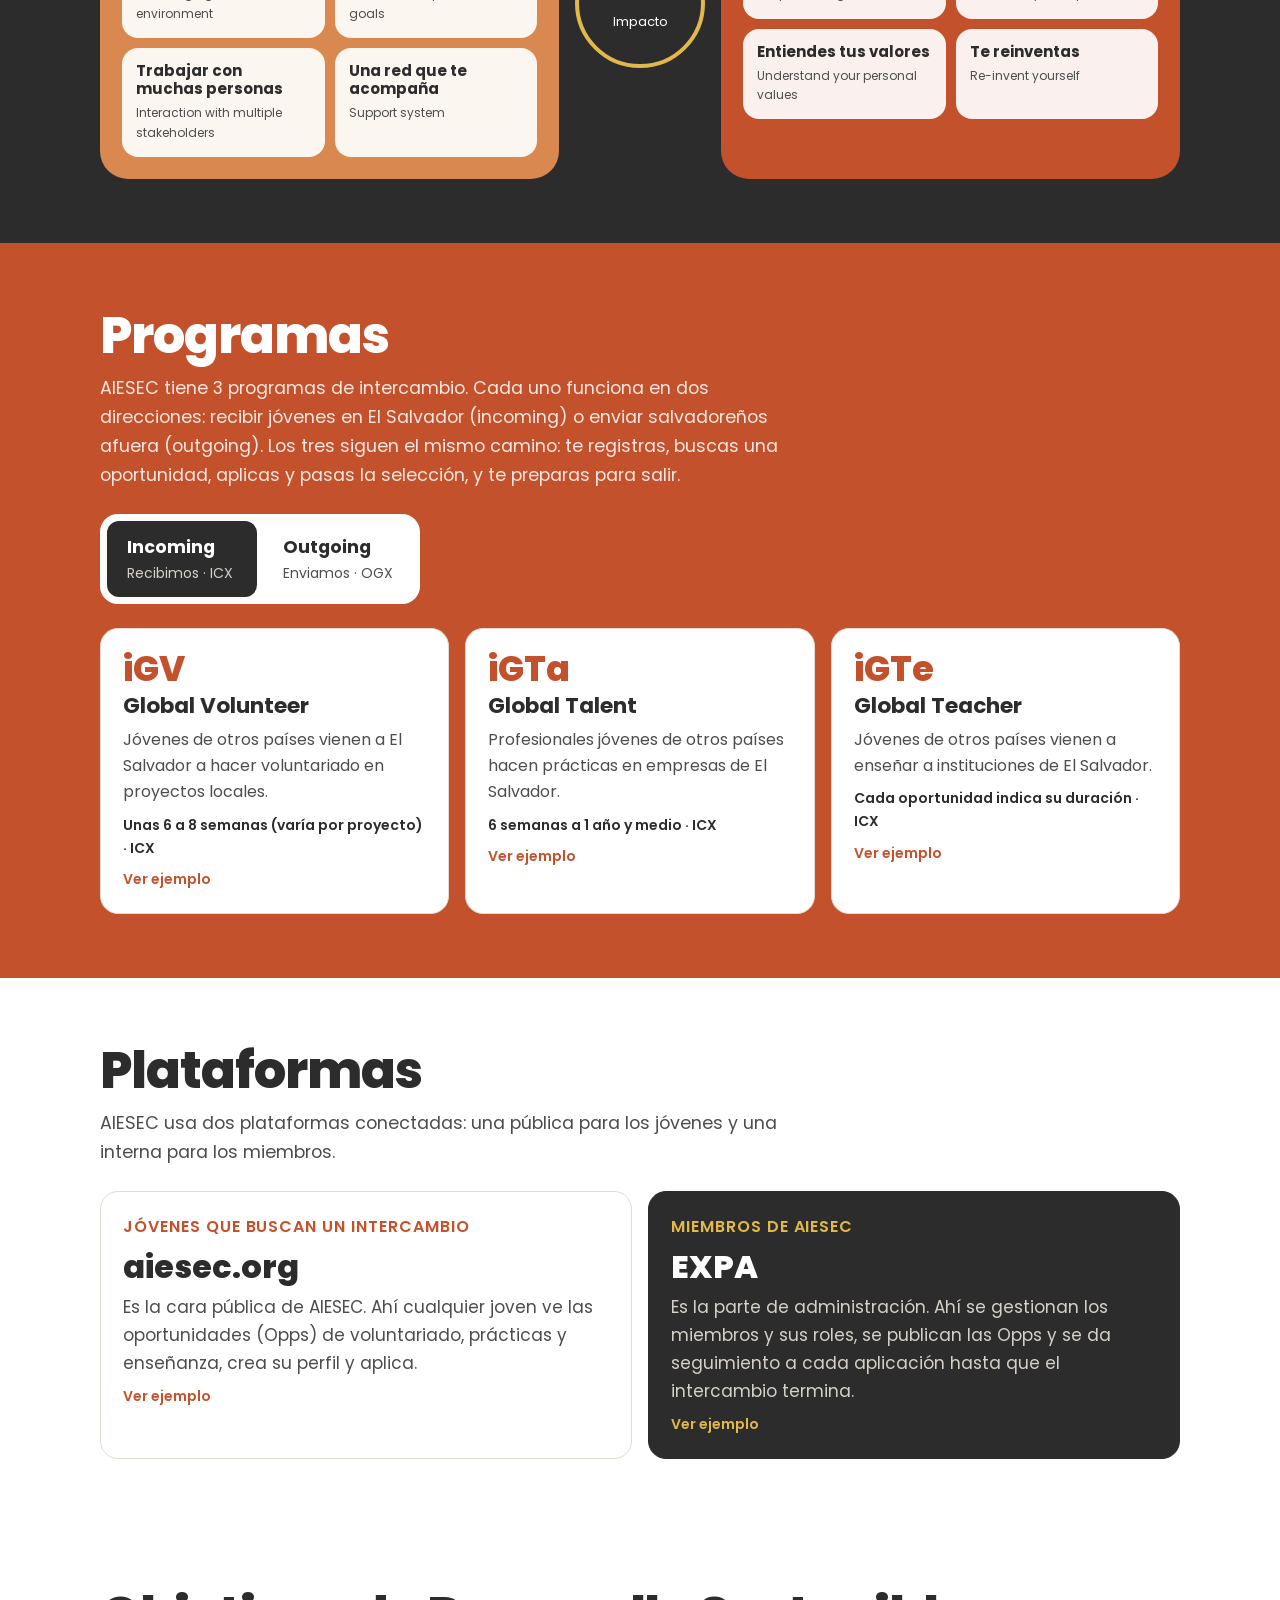
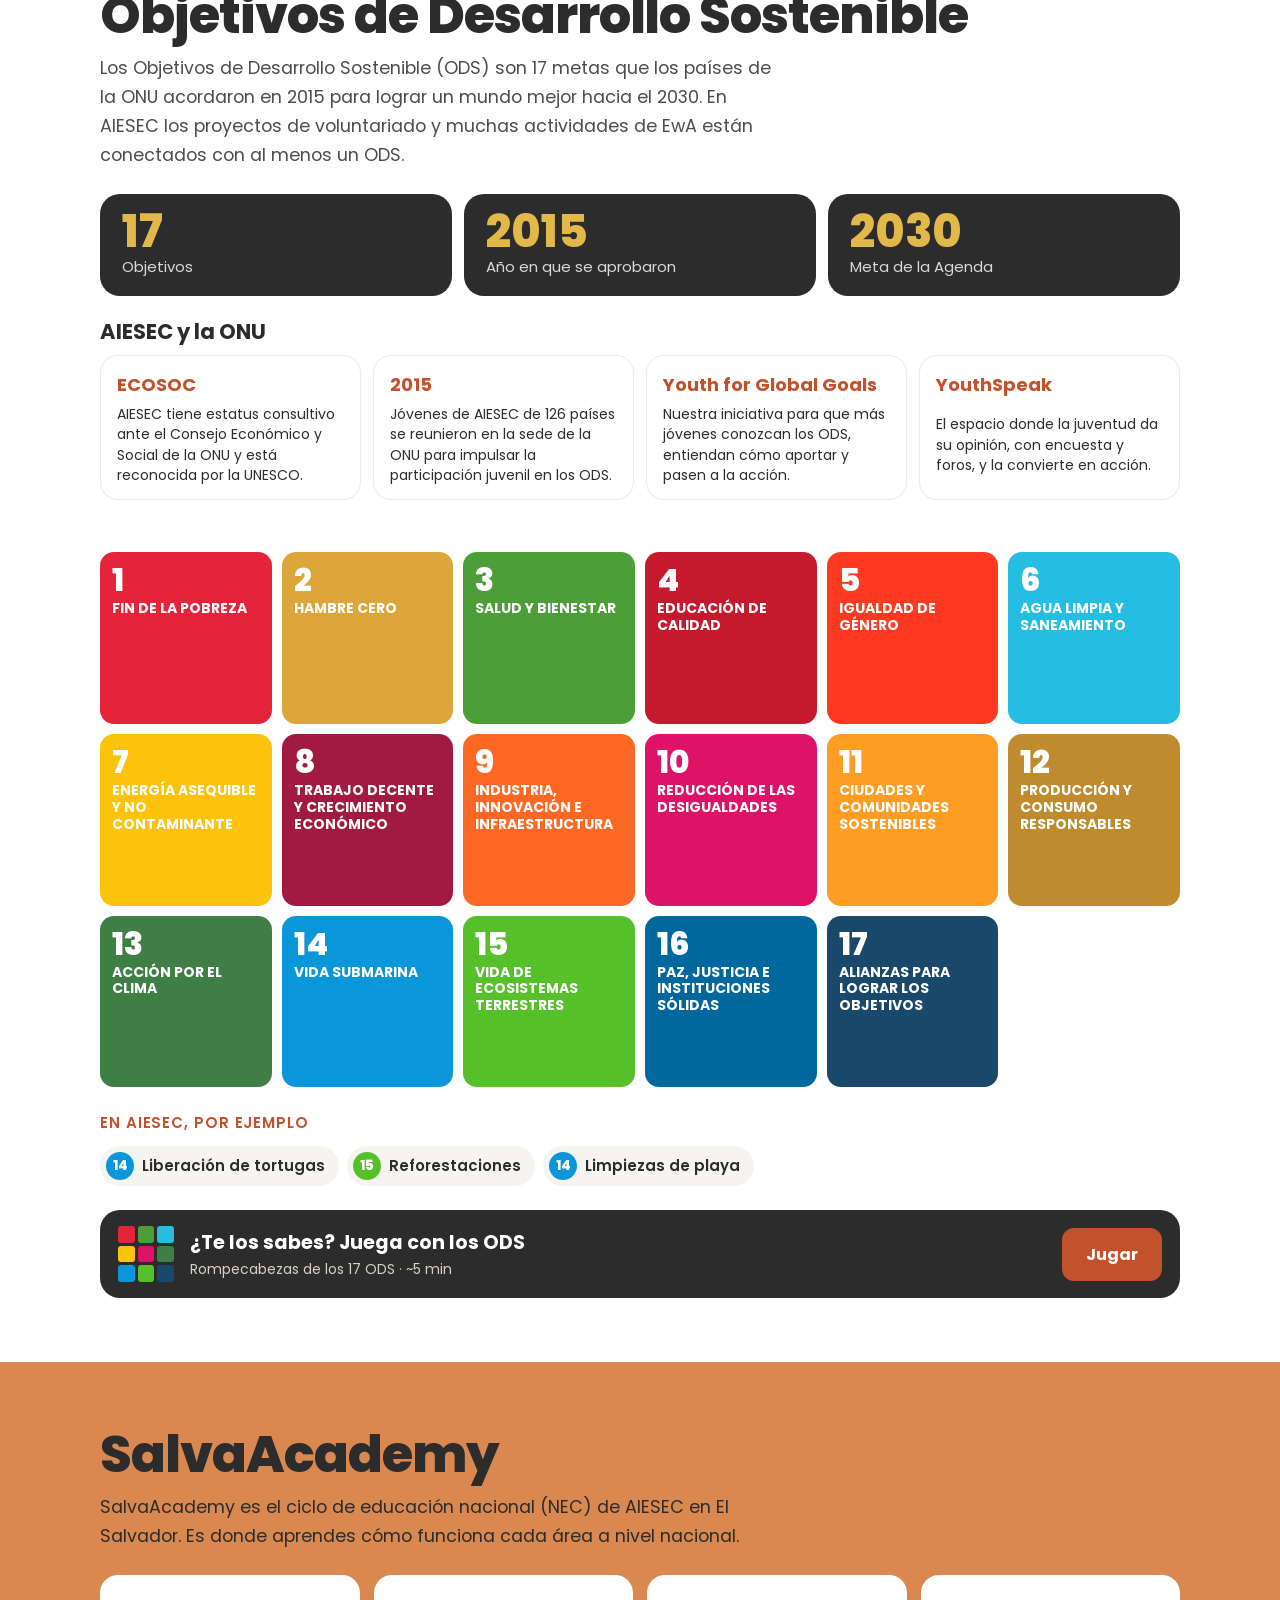
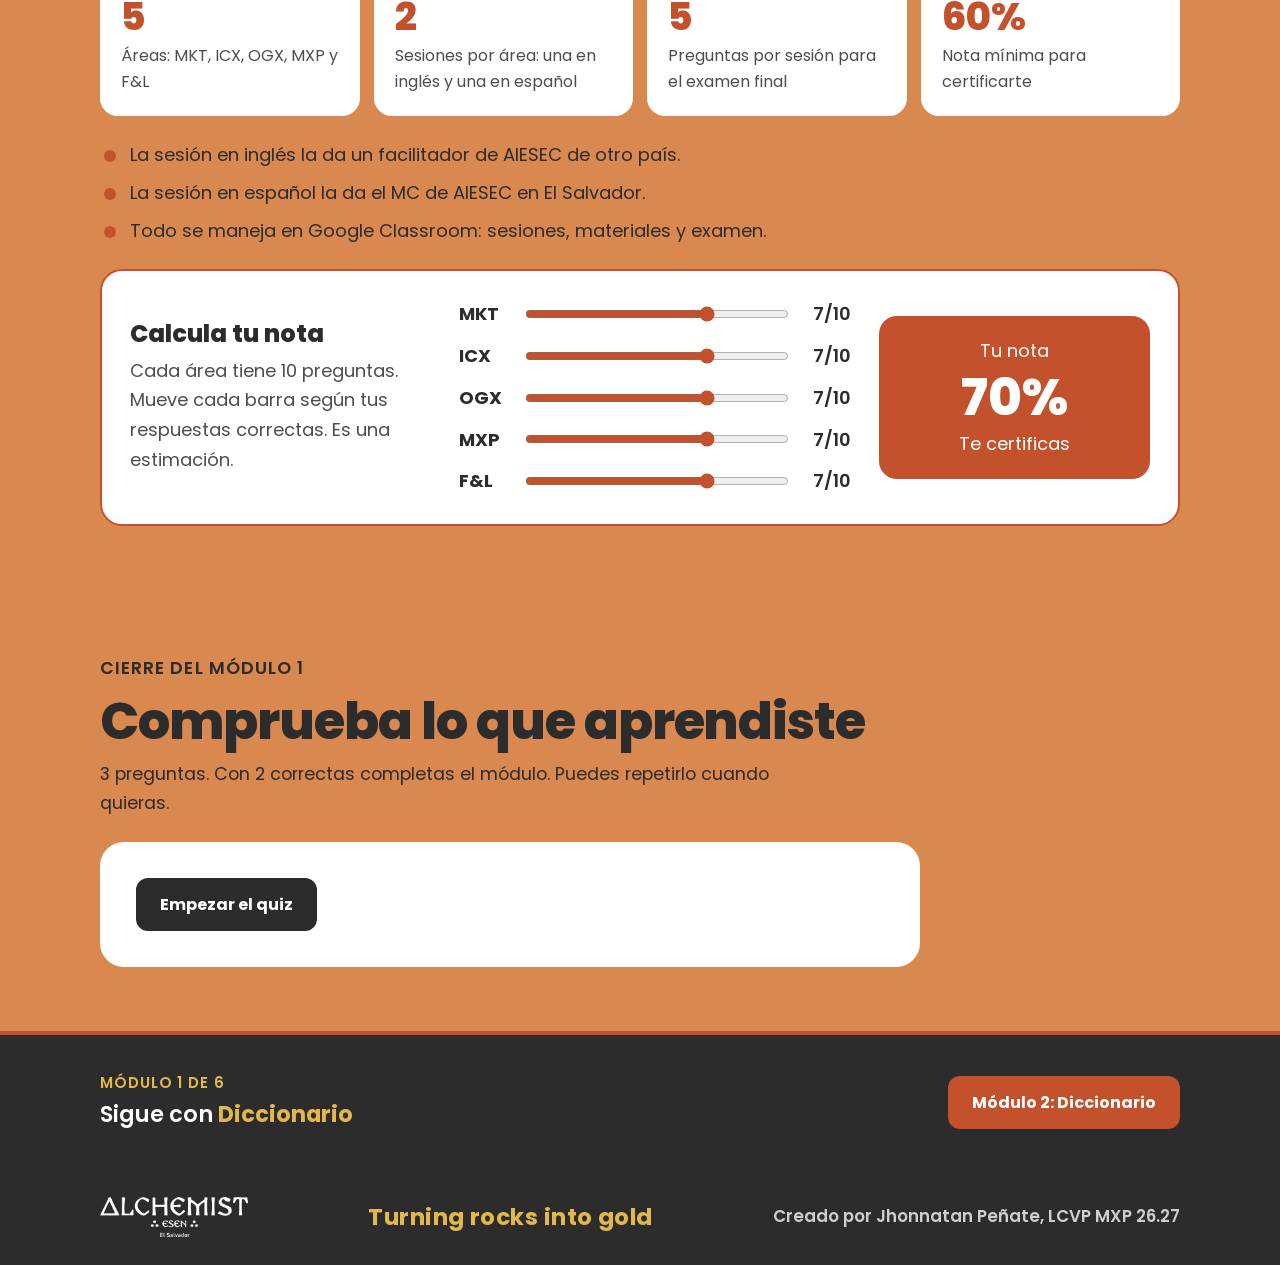
==== commit de90d1ec: "aprende: texto de las letras acorde al hover Co-Authored-By: Claude Opus 5.5 <noreply@anthropic.com>" ====
--- a/aprende.html
+++ b/aprende.html
@@ -47,7 +47,7 @@
           <header class="section__head">
             <h2>Qué significa AIESEC</h2>
             <p>
-              Nació como siglas en francés. Toca cada letra para ver qué
+              Nació como siglas en francés. Pasa el mouse o toca cada letra para ver qué
               significa.
             </p>
           </header>
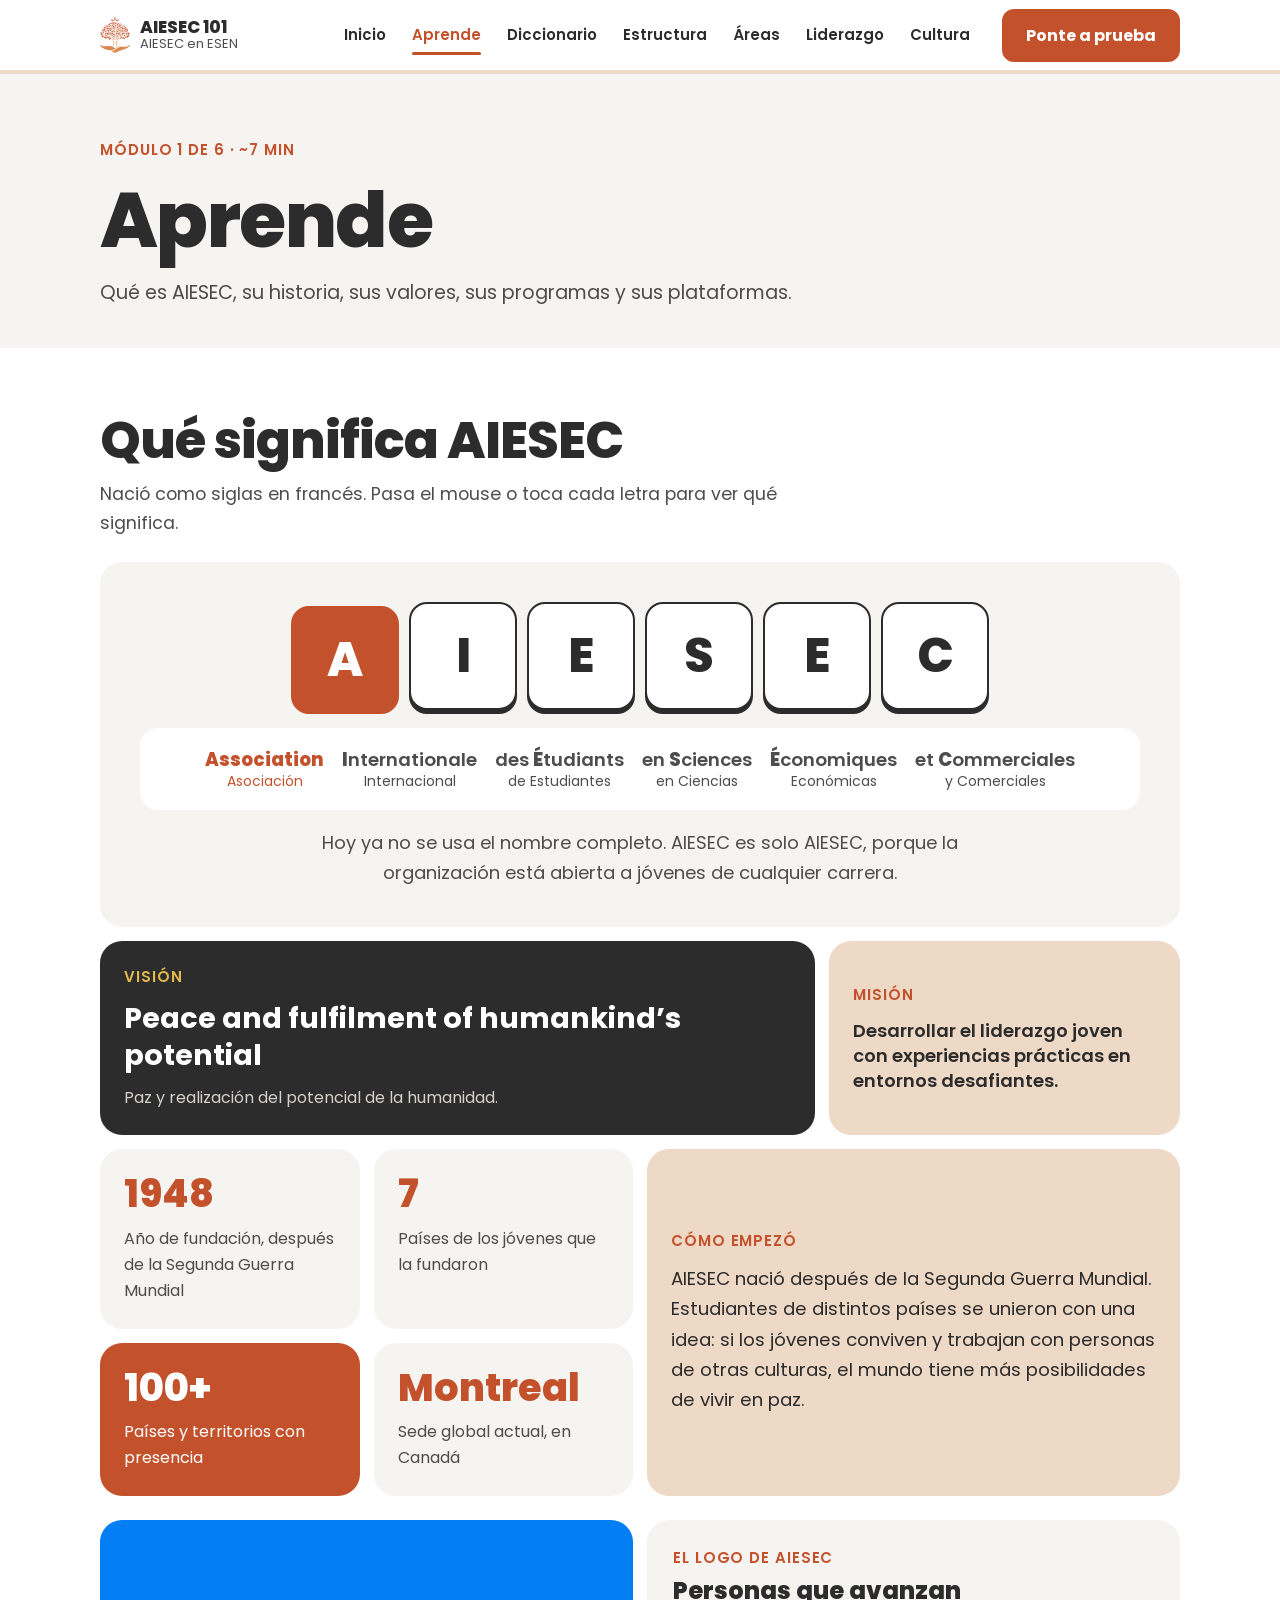
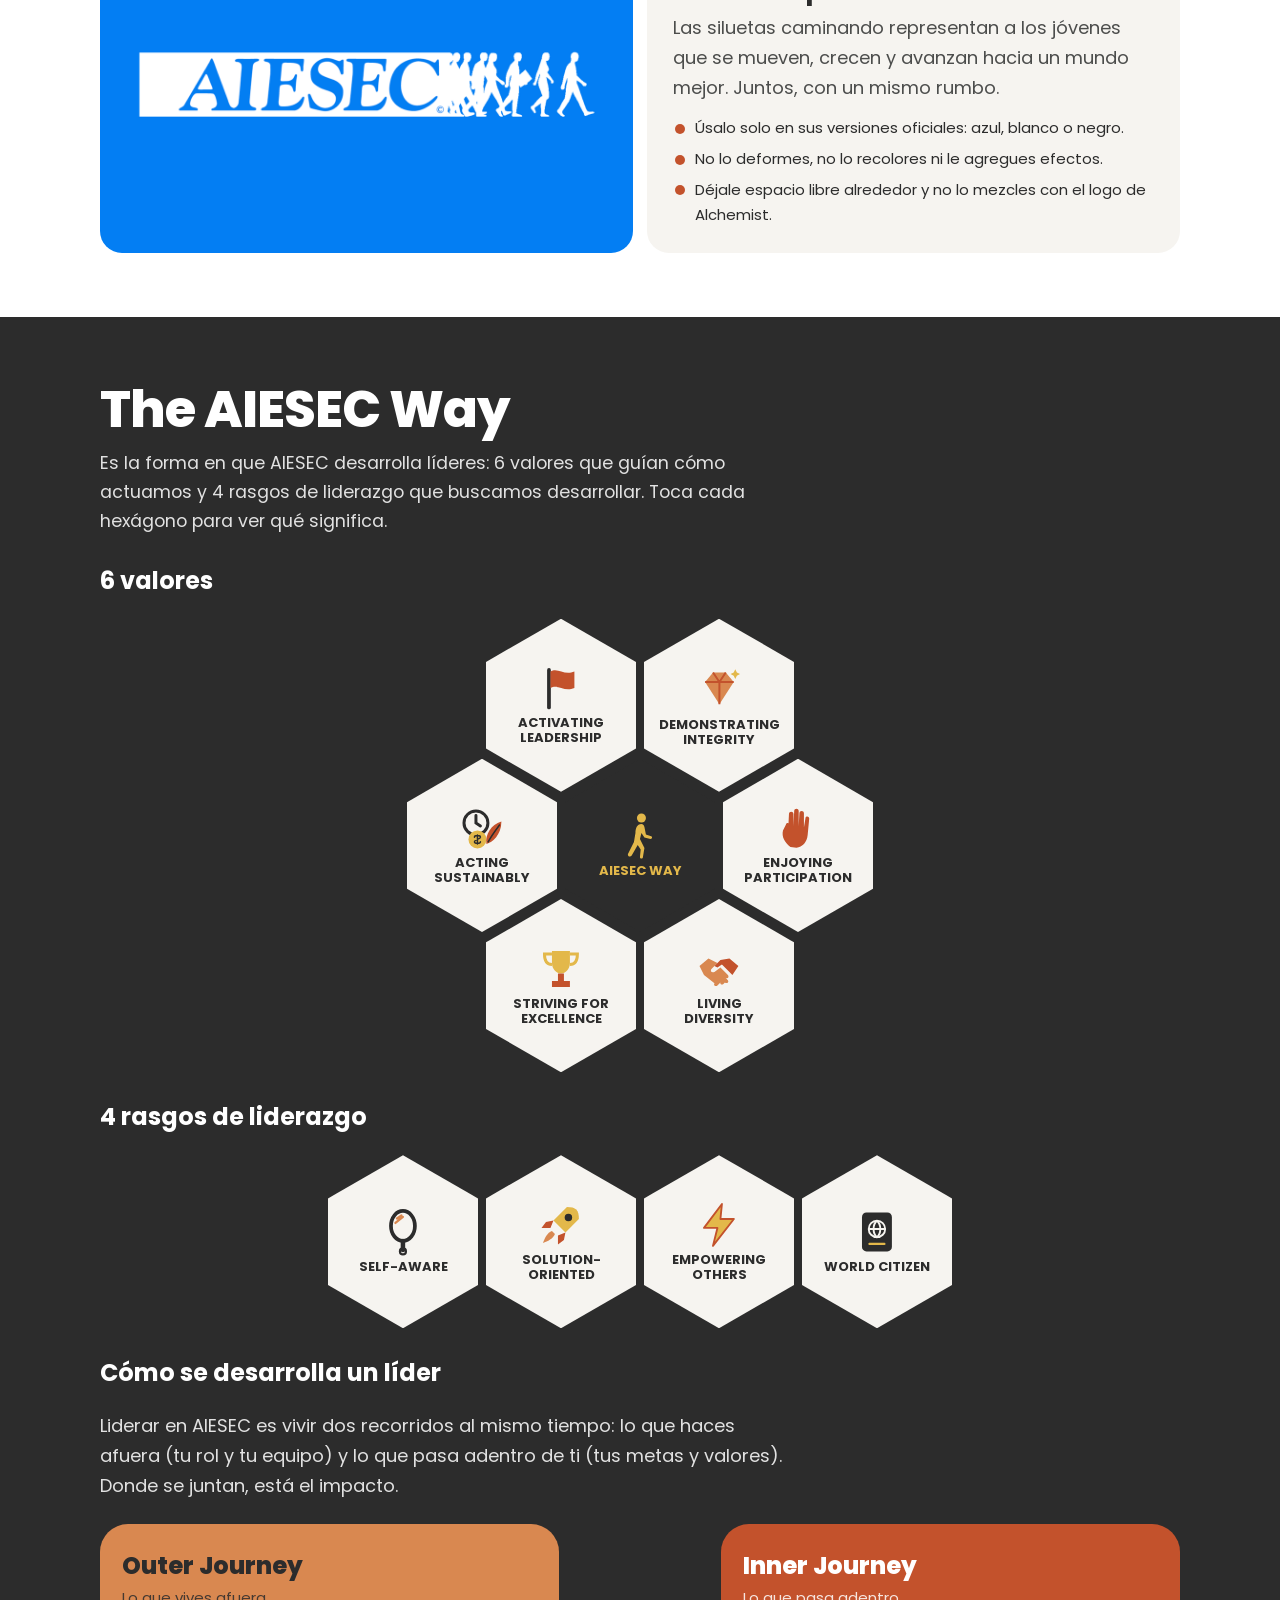
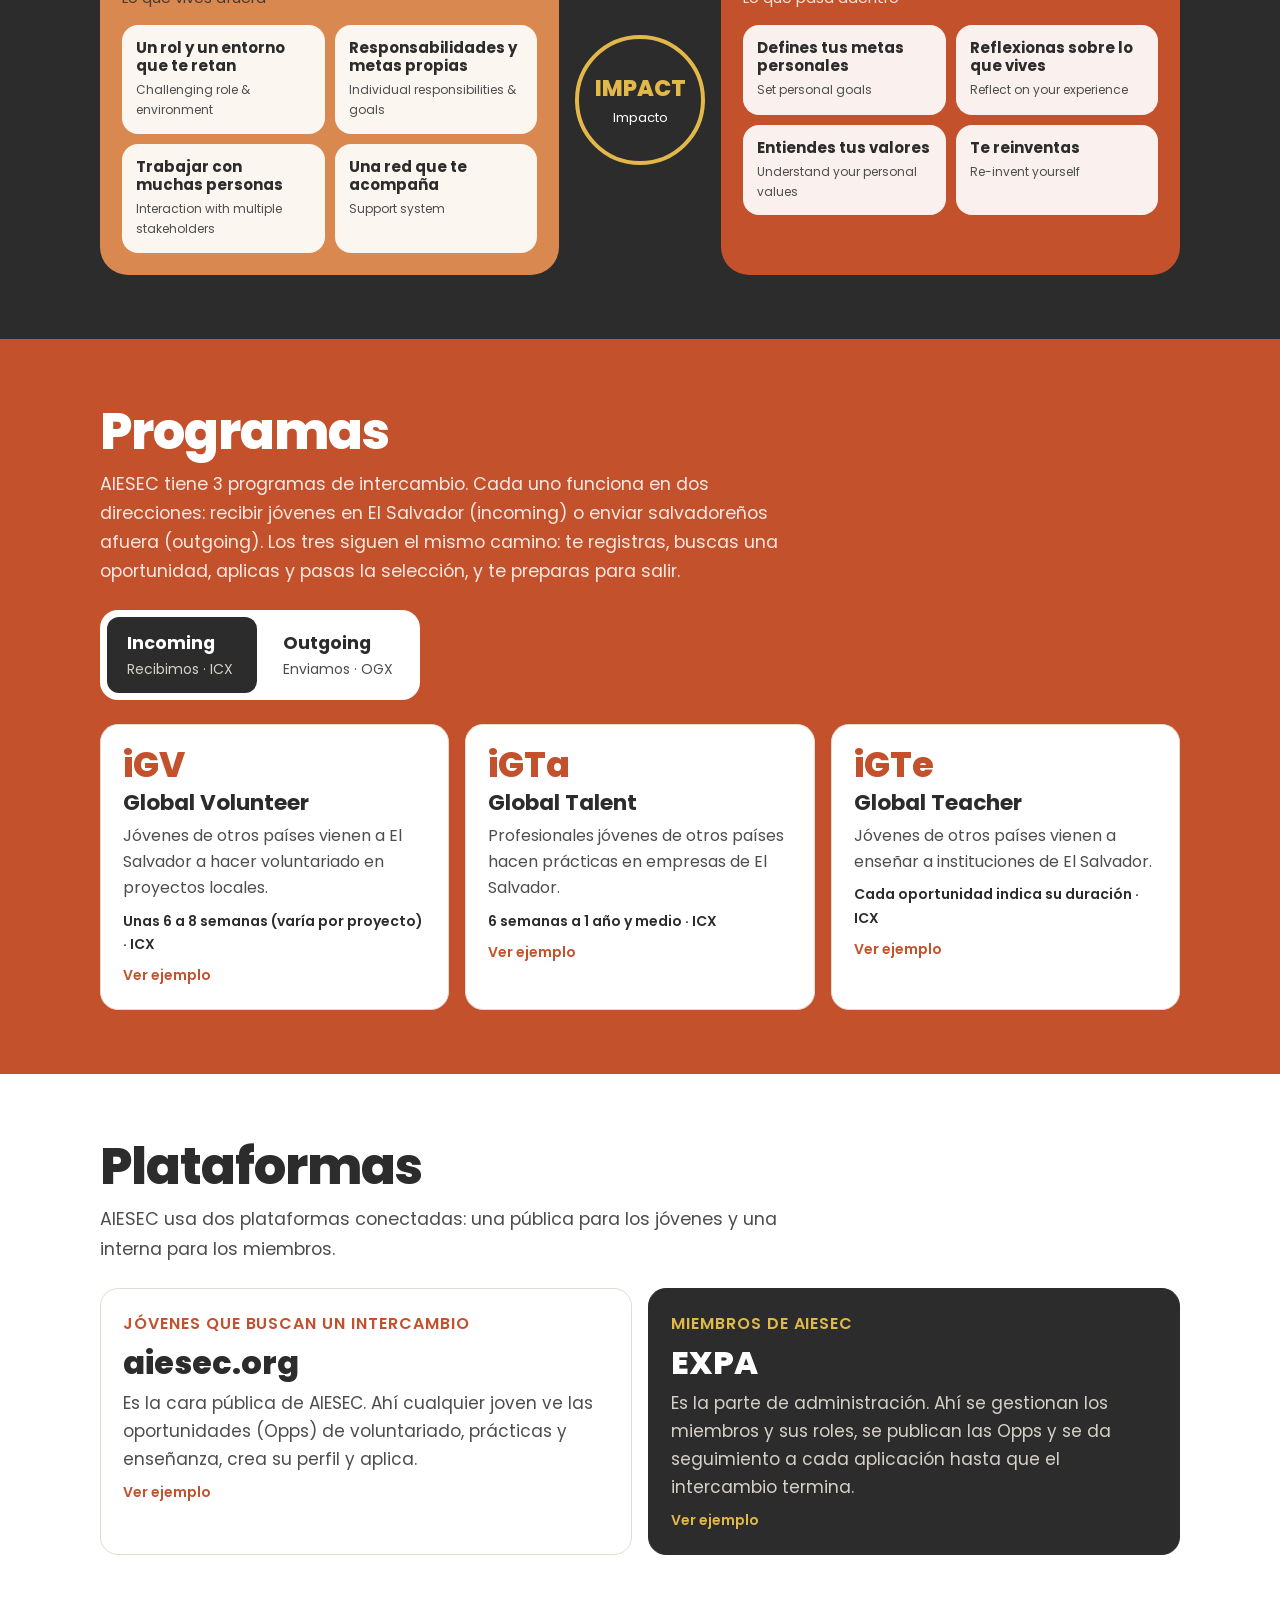
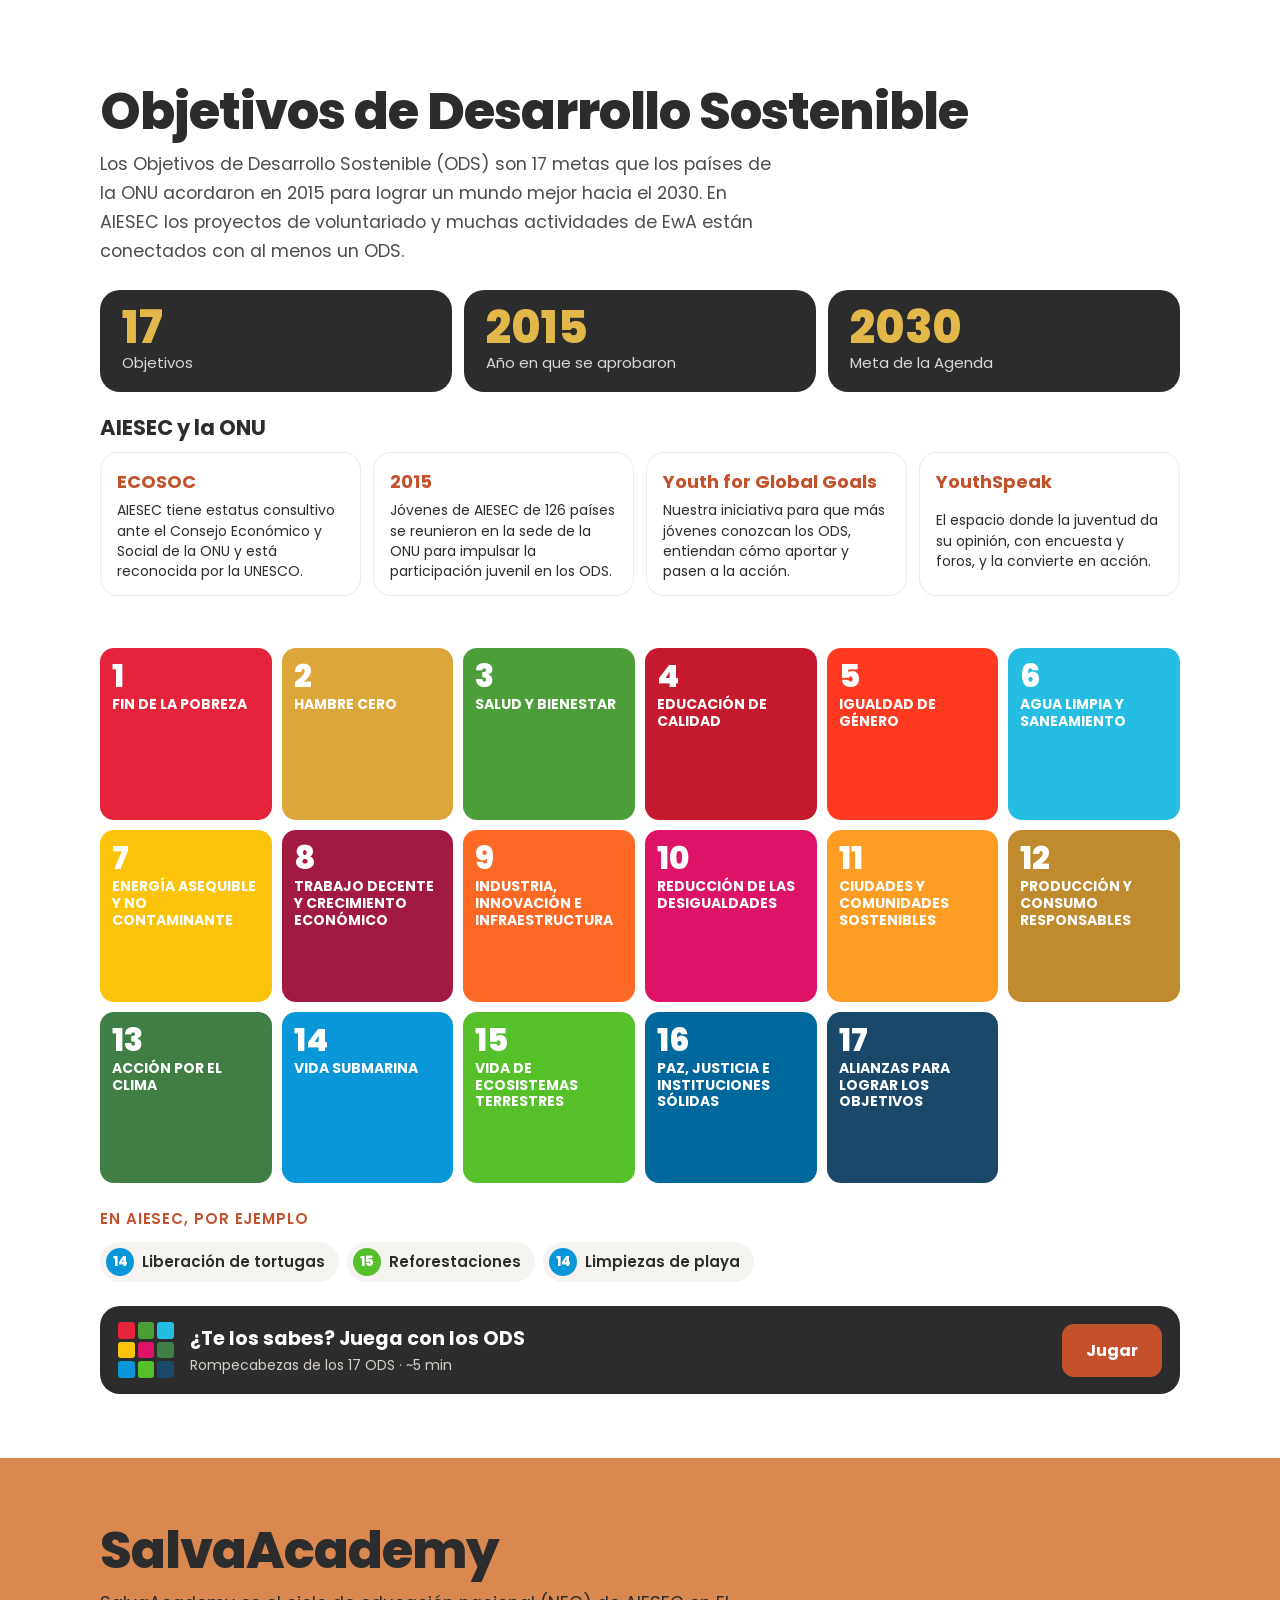
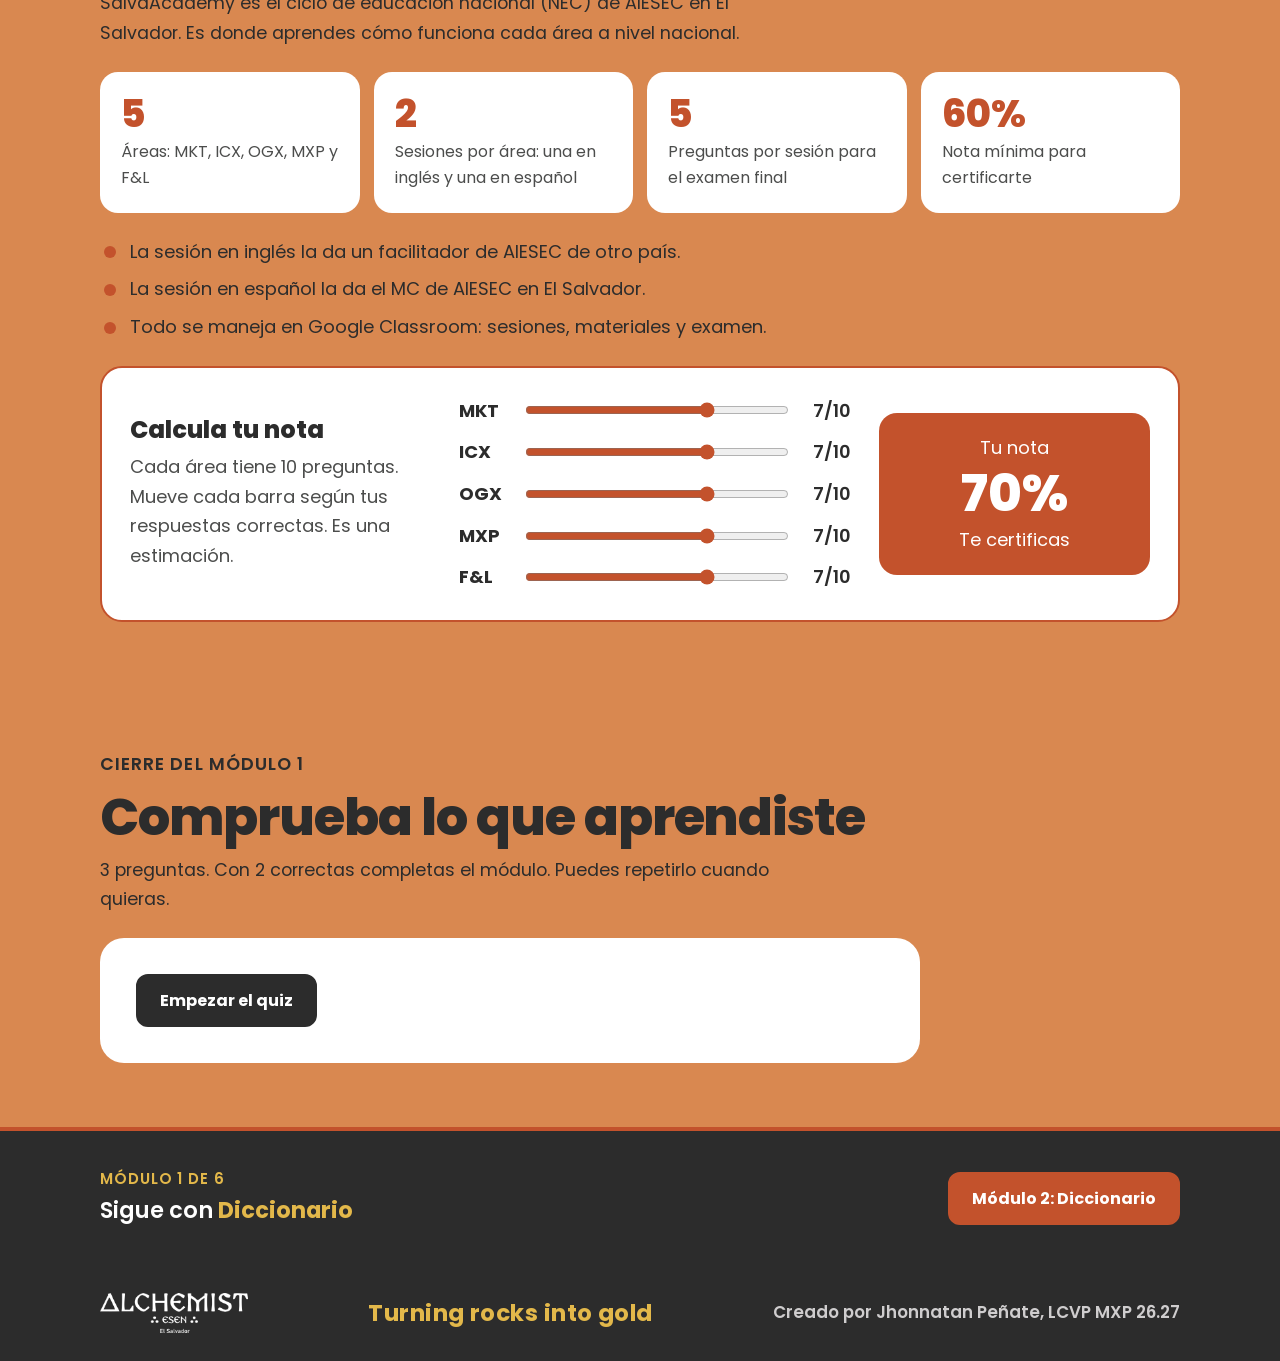
==== commit 36536207: "aprende: letras de AIESEC al centro, visión ancha y misión aparte Co-Authored-By: Claude Opus 5.5 <n" ====
--- a/aprende.html
+++ b/aprende.html
@@ -70,7 +70,9 @@
               <p class="kicker">Visión</p>
               <p class="vision__en" id="vision"></p>
               <p class="vision__es" id="visionEs"></p>
-              <p class="kicker vision__k2">Misión</p>
+            </div>
+            <div class="tile tile--mision">
+              <p class="kicker">Misión</p>
               <p class="vision__mision" id="mision"></p>
             </div>
             <div class="tile tile--fact f1" data-fact="0"></div>
--- a/assets/css/aprende.css
+++ b/assets/css/aprende.css
@@ -299,13 +299,15 @@
 }
 
 /* ---------- bento ---------- */
+/* letras al centro arriba; visión ancha + misión; datos y la historia abajo */
 .bento {
   display: grid;
-  grid-template-columns: repeat(4, 1fr);
+  grid-template-columns: repeat(12, 1fr);
   grid-template-areas:
-    'acr acr acr vis'
-    'f1 f2 sto sto'
-    'f3 f4 sto sto';
+    'acr acr acr acr acr acr acr acr acr acr acr acr'
+    'vis vis vis vis vis vis vis vis mis mis mis mis'
+    'f1 f1 f1 f2 f2 f2 sto sto sto sto sto sto'
+    'f3 f3 f3 f4 f4 f4 sto sto sto sto sto sto';
   gap: 14px;
 }
 .tile {
@@ -319,11 +321,42 @@
 }
 .tile--acr {
   grid-area: acr;
-  gap: 16px;
+  gap: 18px;
+  justify-items: center;
+  text-align: center;
+  padding: clamp(24px, 4vw, 40px);
+}
+.tile--acr .acronym {
+  justify-content: center;
+  width: 100%;
+}
+.tile--acr .acronym button {
+  max-width: 108px;
+}
+.tile--acr .acronym__out {
+  justify-content: center;
+  width: 100%;
+}
+.tile--acr .acronym__out span {
+  justify-items: center;
+}
+.tile--acr #acronymNota {
+  max-width: 62ch;
 }
 .tile--vision {
   grid-area: vis;
-  align-content: end;
+  align-content: center;
+}
+.tile--vision .vision__en {
+  font-size: clamp(1.3rem, 2.4vw, 1.8rem);
+}
+.tile--mision {
+  grid-area: mis;
+  align-content: center;
+  background: var(--sand);
+}
+.tile--mision .kicker {
+  color: var(--terra);
 }
 .tile--story {
   grid-area: sto;
@@ -381,6 +414,7 @@
     grid-template-areas:
       'acr acr'
       'vis vis'
+      'mis mis'
       'f1 f2'
       'f3 f4'
       'sto sto';
@@ -392,6 +426,7 @@
     grid-template-areas:
       'acr'
       'vis'
+      'mis'
       'f1'
       'f2'
       'f3'
@@ -405,6 +440,11 @@
   }
   .tile--acr {
     gap: 14px;
+    padding: 18px 14px;
+    align-content: start;
+  }
+  .tile--acr .acronym {
+    gap: 5px;
   }
 }
 
